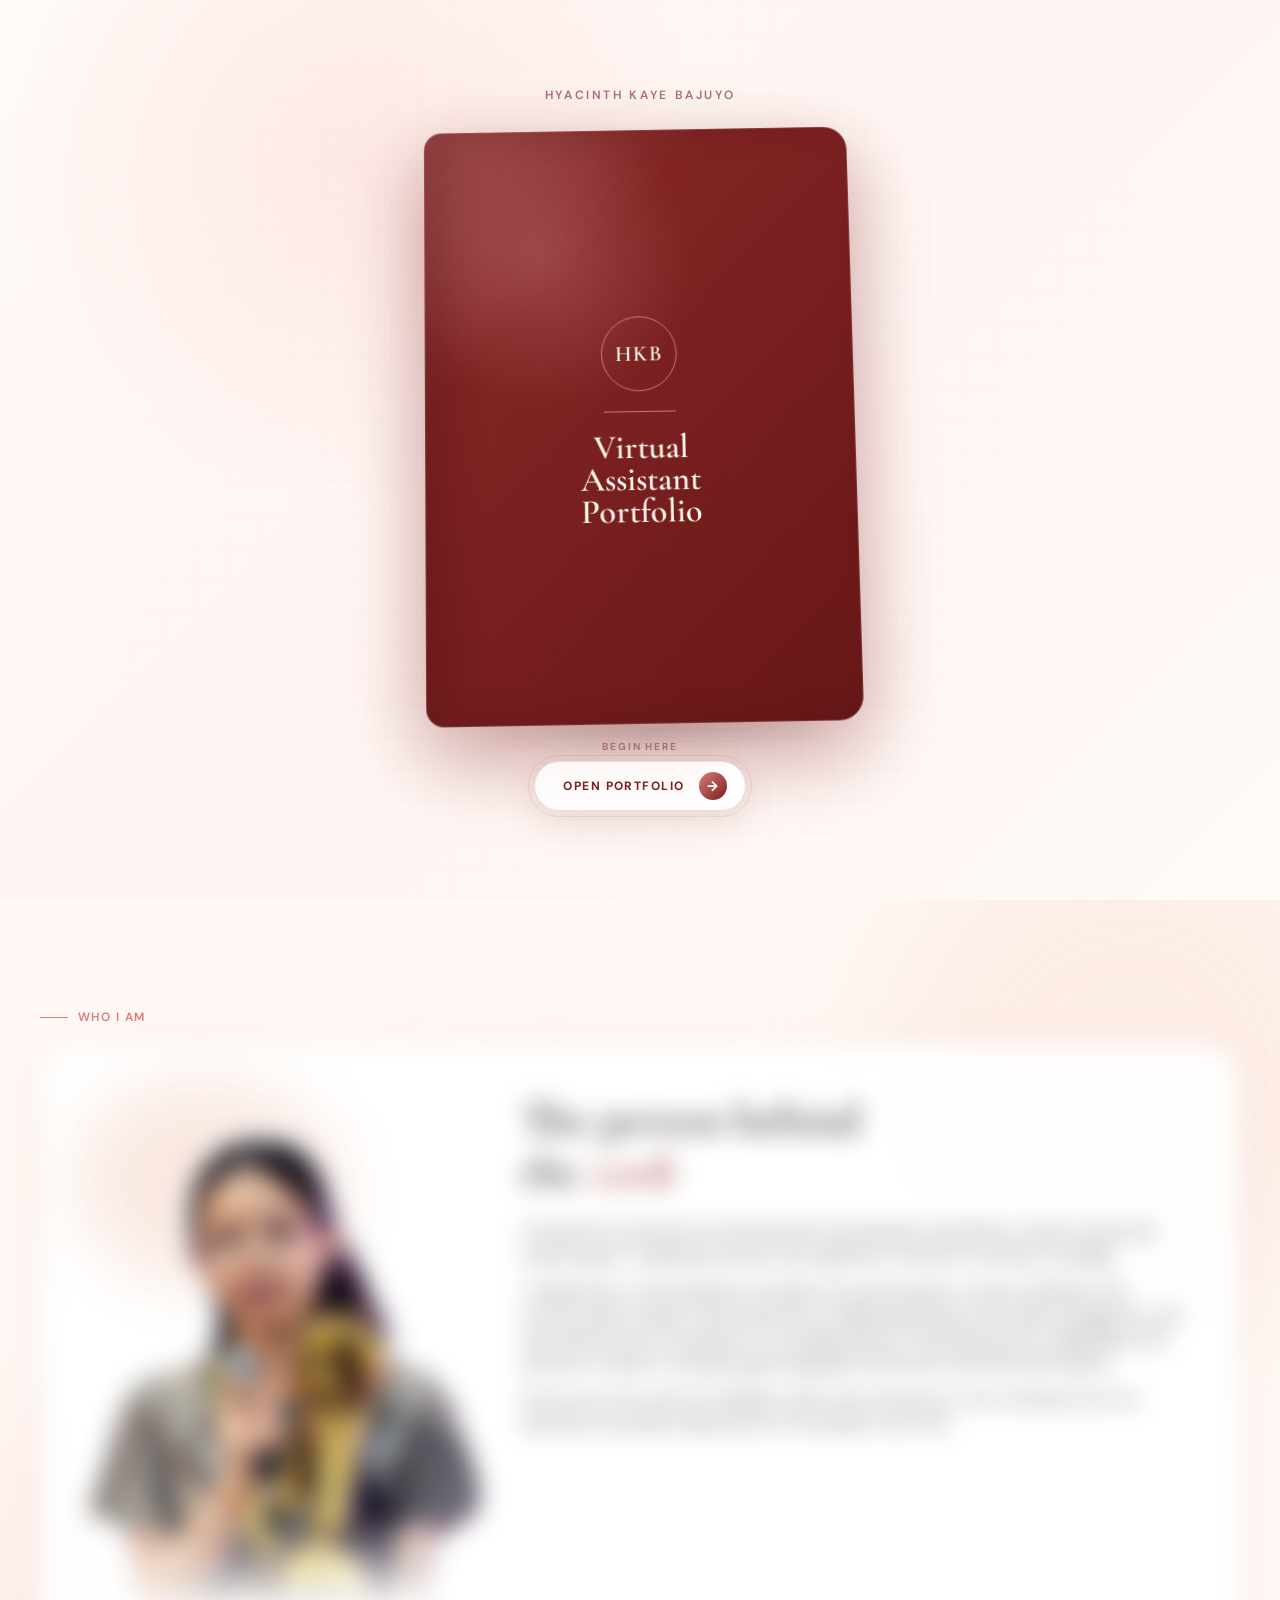
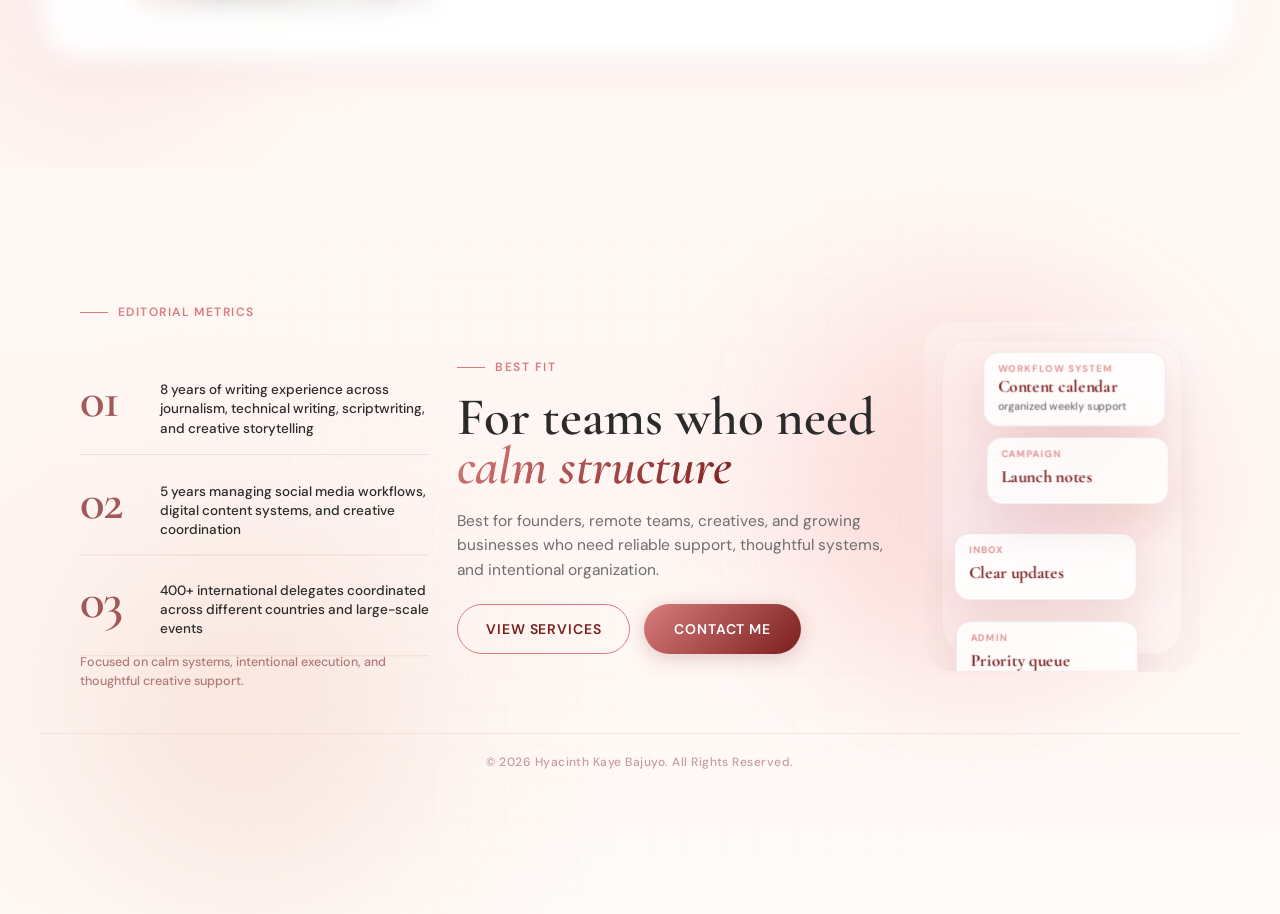
==== index.html @ 8ac48941 "Polish mobile portfolio animations" ====
<!DOCTYPE html>
<html lang="en">
<head>
<meta charset="UTF-8">
<meta name="viewport" content="width=device-width, initial-scale=1.0">
<title>Hyacinth Kaye Bajuyo — Virtual Assistant</title>
<link rel="icon" href="assets/profile/hkb-logo.svg?v=20260504-favicon" type="image/svg+xml">
<link rel="shortcut icon" href="assets/profile/hkb-logo.svg?v=20260504-favicon" type="image/svg+xml">
<link rel="preconnect" href="https://fonts.googleapis.com">
<link rel="preconnect" href="https://fonts.gstatic.com" crossorigin>
<link href="https://fonts.googleapis.com/css2?family=Cormorant+Garamond:ital,wght@0,300;0,400;0,500;0,600;0,700;1,300;1,400;1,500;1,600&family=DM+Sans:ital,opsz,wght@0,9..40,300;0,9..40,400;0,9..40,500;0,9..40,600;1,9..40,300&display=swap" rel="stylesheet">
<link rel="preload" as="image" href="assets/profile/hero-page-profile-optimized.webp" fetchpriority="high">
<style>
  body.book-intro-active {
    background: #fff8f4;
  }
  body.book-intro-active #navbar,
  body.book-intro-active #hero .hero-text > *,
  body.book-intro-active #hero .hero-visual {
    opacity: 0;
  }
  body.book-intro-active .book-intro {
    position: fixed;
    inset: 0;
    z-index: 5000;
    display: grid;
    place-items: center;
    background:
      radial-gradient(circle at 50% 36%, rgba(255,255,255,.72), transparent 24%),
      radial-gradient(circle at 28% 18%, rgba(246,177,177,.22), transparent 30%),
      linear-gradient(135deg, #fffaf6 0%, #fff5f2 48%, #fffaf7 100%);
    opacity: 1;
    visibility: visible;
  }
</style>
<link rel="stylesheet" href="styles.css?v=20260512-book-page-text-5">
</head>
<body class="book-intro-active">

<!-- ============================================================
     NAVIGATION
     ============================================================ -->
<nav id="navbar" role="navigation" aria-label="Main navigation">
  <a href="#home" class="nav-brand" data-view-link="home">
    <div class="nav-monogram" aria-hidden="true">HKB</div>
    <span class="nav-wordmark">Virtual Assistant</span>
  </a>
  <ul class="nav-links" role="list">
    <div class="nav-pill-indicator" id="navPill" aria-hidden="true"></div>
    <li><a href="#home" class="active" data-view-link="home">Home</a></li>
    <li><a href="#services" data-view-link="services">Services</a></li>
    <li><a href="#portfolio" data-view-link="portfolio">Portfolio</a></li>
    <li><a href="#credentials" data-view-link="credentials">Credentials</a></li>
    <li><a href="#contact" data-view-link="contact">Contact</a></li>
  </ul>
  <div class="nav-status" aria-live="polite">
    <span class="nav-dot" aria-hidden="true"></span>
    <span class="nav-time" id="navTime">PHT --:-- --</span>
  </div>
</nav>

<!-- ============================================================
     EDITORIAL BOOK INTRO
     ============================================================ -->
<div class="book-intro is-visible" id="bookIntro" aria-label="Portfolio opening animation">
  <div class="book-intro__veil" aria-hidden="true"></div>
  <div class="book-intro__stage">
    <p class="book-intro__eyebrow">Hyacinth Kaye Bajuyo</p>
    <div class="editorial-book" aria-hidden="true">
      <div class="editorial-book__shadow"></div>
      <div class="editorial-book__pages">
        <div class="editorial-book__page editorial-book__page--left">
          <span>Chapter One</span>
          <small>Creative systems, calmly organized</small>
        </div>
        <div class="editorial-book__page editorial-book__page--right">
          <span class="editorial-book__availability">
            <span class="editorial-book__availability-dot" aria-hidden="true"></span>
            Available for Work
          </span>
          <strong>My Creative Portfolio</strong>
        </div>
      </div>
      <div class="editorial-book__cover">
        <span class="editorial-book__monogram">HKB</span>
        <span class="editorial-book__rule"></span>
        <span class="editorial-book__title">Virtual Assistant Portfolio</span>
      </div>
    </div>
    <div class="book-intro__action">
      <p class="book-intro__hint">Begin here</p>
      <button type="button" class="book-intro__button" id="openPortfolioBook" aria-label="Open the portfolio book">
        <span>Open Portfolio</span>
        <span class="book-intro__button-mark" aria-hidden="true">→</span>
      </button>
    </div>
  </div>
</div>

<!-- ============================================================
     HERO (Page 1)
     ============================================================ -->
<section id="hero" data-view-section="home" aria-label="Hero">
  <div class="bloom hero-bloom-tl" aria-hidden="true"></div>
  <div class="bloom hero-bloom-br" aria-hidden="true"></div>
  <div class="bloom hero-bloom-tc" aria-hidden="true"></div>

  <div class="hero-inner">
    <div class="hero-text">
      <p class="hero-hello">Hello there! 👋</p>
      <h1 class="hero-name">
        <span class="name-hyacinth">Hyacinth</span>
        <span class="name-rest">Kaye</span>
        <span class="name-rest">Bajuyo</span>
      </h1>
      <p class="hero-role">Operations &amp; Social Media Support<span>Executive VA &bull; Content Operations &bull; Workflow Systems</span></p>
      <div class="hero-divider" aria-hidden="true"></div>
      <p class="hero-desc">Virtual assistant specializing in organized operations, content coordination, and structured social media workflows for modern remote teams.</p>
      <div class="hero-ctas">
        <a href="#contact" class="btn-hire" data-view-link="contact">Hire Me</a>
        <a href="#portfolio" class="btn-portfolio" data-view-link="portfolio">View Portfolio</a>
        <button type="button" class="btn-portfolio" onclick="openResumePopup()">View Resume</button>
      </div>
    </div>

    <div class="hero-visual" aria-hidden="true">
      <div class="hero-aura">
        <div class="aura-main-blob"></div>
        <div class="aura-halo"></div>
        <div class="aura-inner-1"></div>
        <div class="aura-inner-2"></div>
      </div>
      <div class="hero-photo-frame">
        <img src="assets/profile/hero-page-profile-optimized.webp" alt="Hyacinth Kaye Bajuyo" loading="eager" decoding="async" fetchpriority="high">
      </div>
      <div class="hero-badge">Your Virtual Assistant ✦</div>
    </div>
  </div>
</section>

<!-- ============================================================
     ABOUT ME (Page 2)
     ============================================================ -->
<section id="about" data-view-section="home" aria-label="About Me">
  <div class="bloom about-bloom-1" aria-hidden="true"></div>
  <div class="bloom about-bloom-2" aria-hidden="true"></div>

  <div class="about-inner">
    <div class="section-eyebrow"><span>Who I Am</span></div>

    <div class="about-card fade-up">
      <div class="about-photo-wrap">
        <div class="about-support-blob" aria-hidden="true"></div>
        <div class="about-photo-container">
          <img src="assets/profile/about-me-page-profile-optimized.webp" alt="Hyacinth Kaye Bajuyo speaking at an event, holding a microphone and trophy" loading="lazy" decoding="async">
        </div>
      </div>

      <div class="about-content">
        <h2 class="about-headline">The person behind<br>the <em>work</em></h2>
        <div class="about-body">
          <p>I’m Hyacinth, an Executive Virtual Assistant specializing in operations, content, and social media support—helping businesses stay organized, consistent, and easy to manage.</p>
          <p>I simplify day-to-day operations through structured systems, content workflows, and communication support. With experience in digital publishing, social media management, and international event coordination, I’ve handled projects requiring precision, adaptability, and attention to detail—including supporting global conferences with 400+ participants.</p>
          <p>At the core of my work are reliability, clarity, and consistency. I aim to bring structure to operations and make things easier for the people I work with.</p>
        </div>
      </div>
    </div>
  </div>
</section>

<!-- ============================================================
     EDITORIAL METRICS + CALM STRUCTURE
     ============================================================ -->
<section id="home-proof" class="home-editorial-section view-copyright-end" data-view-section="home" aria-label="Editorial Metrics and Calm Structure">
  <div class="home-editorial-glow home-editorial-glow-a" aria-hidden="true"></div>
  <div class="home-editorial-glow home-editorial-glow-b" aria-hidden="true"></div>

  <div class="home-editorial-inner fade-up">
    <div class="home-metrics-column">
      <div class="section-eyebrow"><span>Editorial Metrics</span></div>
      <div class="home-metric-list">
        <article class="home-metric-item" data-depth="-0.05">
          <span class="home-metric-number">01</span>
          <p>8 years of writing experience across journalism, technical writing, scriptwriting, and creative storytelling</p>
        </article>
        <article class="home-metric-item" data-depth="0.03">
          <span class="home-metric-number">02</span>
          <p>5 years managing social media workflows, digital content systems, and creative coordination</p>
        </article>
        <article class="home-metric-item" data-depth="0.07">
          <span class="home-metric-number">03</span>
          <p>400+ international delegates coordinated across different countries and large-scale events</p>
        </article>
      </div>
      <p class="home-metric-microtext">Focused on calm systems, intentional execution, and thoughtful creative support.</p>
    </div>

    <div class="home-calm-column">
      <div class="home-calm-copy">
        <div class="section-eyebrow"><span>Best Fit</span></div>
        <h2 class="section-heading">For teams who need<br><em>calm structure</em></h2>
        <p>Best for founders, remote teams, creatives, and growing businesses who need reliable support, thoughtful systems, and intentional organization.</p>
        <div class="home-fit-actions">
          <a href="#services" class="btn-portfolio" data-view-link="services">View Services</a>
          <a href="#contact" class="btn-hire" data-view-link="contact">Contact Me</a>
        </div>
      </div>

      <div class="home-workflow-orbit" aria-hidden="true">
        <div class="workflow-fragment fragment-main" data-depth="0.12">
          <span>Workflow System</span>
          <strong>Content calendar</strong>
          <small>organized weekly support</small>
        </div>
        <div class="workflow-fragment fragment-one" data-depth="0.2">
          <span>Inbox</span>
          <strong>Clear updates</strong>
        </div>
        <div class="workflow-fragment fragment-two" data-depth="-0.13">
          <span>Campaign</span>
          <strong>Launch notes</strong>
        </div>
        <div class="workflow-fragment fragment-three" data-depth="0.08">
          <span>Admin</span>
          <strong>Priority queue</strong>
        </div>
        <div class="workflow-fragment fragment-four" data-depth="-0.18">
          <span>Social</span>
          <strong>Post rhythm</strong>
        </div>
      </div>
    </div>
  </div>
</section>

<!-- ============================================================
     EXPERIENCE (Page 3)
     ============================================================ -->
<section id="experience" data-view-section="credentials" aria-label="Relevant Experience" hidden aria-hidden="true" inert>
  <div class="bloom exp-bloom-1" aria-hidden="true"></div>

  <div class="experience-inner">
    <div class="exp-header">
      <div class="section-eyebrow"><span>Relevant Experience</span></div>
      <h2 class="section-heading">Work that speaks<br>for <em>itself</em></h2>
    </div>

    <div class="exp-grid">
      <div class="exp-card fade-up">
        <div class="exp-number">01</div>
        <p class="exp-category">Admin &amp; Logistics</p>
        <h3 class="exp-title">Operations &amp; Logistics Coordination</h3>
        <p class="exp-desc">Coordinated multi-country logistics and communications for international Model United Nations conferences across Vietnam and the Philippines, supporting 400+ delegates from across Asia. Managed multi-country administrative workflows, scheduling, and event documentation.</p>
      </div>
      <div class="exp-card fade-up">
        <div class="exp-number">02</div>
        <p class="exp-category">Social Media</p>
        <h3 class="exp-title">Social Media &amp; Operations Assistant</h3>
        <p class="exp-desc">Managed content scheduling, customer communication, and branded promotional support for a local food and beverage business. Maintained organized posting workflows, engagement coordination, and response management across Facebook and Instagram platforms.</p>
      </div>
      <div class="exp-card fade-up">
        <div class="exp-number">03</div>
        <p class="exp-category">Writing</p>
        <h3 class="exp-title">Professional Writer &amp; Content Strategist</h3>
        <p class="exp-desc">Over 8 years managing end-to-end digital publishing cycles with 100% compliance to editorial guidelines. Created promotional content and social media assets for academic organizations, performed structural editing, and adapted writing styles to diverse brand voices and audiences.</p>
      </div>
    </div>
  </div>
</section>

<!-- ============================================================
     SERVICES (Page 4)
     ============================================================ -->
<section id="services" data-view-section="services" aria-label="Services I Offer" hidden aria-hidden="true" inert>
  <div class="bloom svc-bloom-tr" aria-hidden="true"></div>

  <div class="services-inner">
    <div class="svc-header">
      <div class="section-eyebrow"><span>What I Offer</span></div>
      <h2 class="section-heading">Services I <em>offer</em></h2>
    </div>
    <p class="svc-intro">Three core offerings designed to help you grow, stay organized, and communicate powerfully — with precision, strategy, and consistency.</p>

    <div class="svc-grid">
      <div class="svc-card fade-up">
        <div class="svc-number">01</div>
        <p class="svc-category">Admin</p>
        <div class="svc-divider"></div>
        <h3 class="svc-title">Executive &amp; Admin Support</h3>
        <p class="svc-desc">Reliable executive virtual assistance for organized operations, responsive communication, and client-ready admin systems.</p>
        <ul class="svc-list">
          <li>Email and inbox management</li>
          <li>Calendar management and appointment scheduling</li>
          <li>Client onboarding and admin support</li>
          <li>Workflow systems and task tracking</li>
          <li>Data organization and file management</li>
          <li>Meeting, event, and travel coordination</li>
          <li>Progress reports and process documentation</li>
        </ul>
        <a href="#contact" class="btn-get-started" data-view-link="contact">Get Started</a>
      </div>
      <div class="svc-card fade-up">
        <div class="svc-number">02</div>
        <p class="svc-category">Writing</p>
        <div class="svc-divider"></div>
        <h3 class="svc-title">Writing &amp; Content Creation</h3>
        <p class="svc-desc">Polished written content tailored precisely to your brand voice and target audience.</p>
        <ul class="svc-list">
          <li>Blog posts &amp; articles</li>
          <li>Technical &amp; business writing</li>
          <li>Proofreading &amp; structural editing</li>
          <li>Copywriting &amp; brand content</li>
          <li>Professional reports</li>
        </ul>
        <a href="#contact" class="btn-get-started" data-view-link="contact">Get Started</a>
      </div>
      <div class="svc-card fade-up">
        <div class="svc-number">03</div>
        <p class="svc-category">Social</p>
        <div class="svc-divider"></div>
        <h3 class="svc-title">Social Media Management</h3>
        <p class="svc-desc">Social media virtual assistance for consistent posting, organized content workflows, and audience-ready brand communication.</p>
        <ul class="svc-list">
          <li>Social media content calendar management</li>
          <li>Post scheduling and publishing support</li>
          <li>Content planning and campaign coordination</li>
          <li>Community engagement and inquiry tracking</li>
          <li>Canva graphics and branded content support</li>
        </ul>
        <a href="#contact" class="btn-get-started" data-view-link="contact">Get Started</a>
      </div>
    </div>

    <div class="svc-work-btn-wrap">
      <a href="#contact" class="btn-work-with-me" data-view-link="contact">Work With Me →</a>
    </div>
  </div>
</section>

<!-- ============================================================
     CORE SKILLS (Page 5)
     ============================================================ -->
<section id="skills" data-view-section="credentials" aria-label="Core Skills" hidden aria-hidden="true" inert>
  <div class="bloom skills-bloom-bl" aria-hidden="true"></div>
  <div class="bloom skills-bloom-tr" aria-hidden="true"></div>

  <div class="skills-inner">
    <div class="skills-header">
      <div class="section-eyebrow"><span>Core Skills</span></div>
      <h2 class="section-heading">What I bring<br>to the <em>table</em></h2>
    </div>
    <p class="skills-intro">A versatile skill set honed across writing, administration, and digital operations.</p>

    <div class="skills-grid">
      <div class="skill-zone fade-up">
        <h3 class="skill-zone-label">Admin &amp; Executive</h3>
        <div class="skill-zone-divider"></div>
        <div class="skill-capsules">
          <div class="skill-capsule">Calendar Management</div>
          <div class="skill-capsule">Email &amp; Inbox Management</div>
          <div class="skill-capsule">Digital Operations</div>
          <div class="skill-capsule">Stakeholder Communication</div>
          <div class="skill-capsule">Workflow Systems</div>
          <div class="skill-capsule">Client Onboarding</div>
          <div class="skill-capsule">Progress Reporting</div>
          <div class="skill-capsule">Event Planning Support</div>
          <div class="skill-capsule">Process Documentation</div>
        </div>
      </div>
      <div class="skill-zone fade-up">
        <h3 class="skill-zone-label">Writing &amp; Content</h3>
        <div class="skill-zone-divider"></div>
        <div class="skill-capsules">
          <div class="skill-capsule">Technical Writing</div>
          <div class="skill-capsule">Copywriting</div>
          <div class="skill-capsule">SEO Content Foundations</div>
          <div class="skill-capsule">AI Workflow Assistance</div>
          <div class="skill-capsule">Long-Form Content Writing</div>
          <div class="skill-capsule">Proofreading &amp; Editing</div>
          <div class="skill-capsule">Brand Voice Adaptation</div>
        </div>
      </div>
      <div class="skill-zone fade-up">
        <h3 class="skill-zone-label">Social Media &amp; Design</h3>
        <div class="skill-zone-divider"></div>
        <div class="skill-capsules skill-bullets-wrap">
          <ul class="phase2-bullets skill-bullet-list">
            <li>Content Calendar Planning</li>
            <li>Social Media Workflow Systems</li>
            <li>Promotional Poster Design</li>
            <li>Email Marketing Layouts</li>
            <li>Brand Identity &amp; Logo Mockups</li>
            <li>Product and Food Poster Design</li>
            <li>Book Cover and Story Visuals</li>
            <li>Social Media Strategy Case Studies</li>
            <li>AI-Assisted Creative Direction</li>
          </ul>
        </div>
      </div>
    </div>
  </div>
</section>

<!-- ============================================================
     TOOLS I USE (Page 6)
     ============================================================ -->
<section id="tools" class="view-copyright-end" data-view-section="services" aria-label="Tools I Use" hidden aria-hidden="true" inert>
  <div class="tools-inner">
    <div class="tools-header">
      <div class="section-eyebrow"><span>Tech Stack</span></div>
      <h2 class="section-heading">Tools I <em>use</em></h2>
    </div>

    <div class="marquee-dock" role="list" aria-label="Tools and platforms used">
      <div class="marquee-track" id="marqueeTrack">
        <!-- Tools will be injected by JS -->
      </div>
    </div>
  </div>
</section>

<!-- ============================================================
     PROFESSIONAL ACCREDITATIONS (Page 6.5)
     ============================================================ -->
<section id="accreditations" data-view-section="credentials" aria-label="Professional Accreditations" hidden aria-hidden="true" inert>
  <div class="bloom accred-bloom" aria-hidden="true"></div>

  <div class="accred-inner">
    <div class="accred-header">
      <div class="section-eyebrow"><span>Credentials</span></div>
      <h2 class="section-heading">Professional <em>Accreditations</em></h2>
    </div>

    <div class="accred-grid">
      <div class="accred-card fade-up">
        <div class="accred-logo-row">
          <img src="assets/accreditations/accreditation-provider-simplilearn-logo.png" alt="Simplilearn" class="accred-provider-logo">
          <img src="assets/accreditations/accreditation-verification-badge.png" alt="Verified" class="accred-verify-logo">
        </div>
        <h3 class="accred-title">Introduction to SEO</h3>
        <p class="accred-meta">Simplilearn SkillUp · Certified April 2026 · Certificate Code: 10144713</p>
        <button class="btn-view-credential" onclick="openCredential('assets/accreditations/accreditation-01-introduction-to-seo.jpg', 'Introduction to SEO')" aria-label="View credential for Introduction to SEO">View Credential</button>
      </div>

      <div class="accred-card fade-up">
        <div class="accred-logo-row">
          <img src="assets/accreditations/accreditation-provider-simplilearn-logo.png" alt="Simplilearn" class="accred-provider-logo">
          <img src="assets/accreditations/accreditation-verification-badge.png" alt="Verified" class="accred-verify-logo">
        </div>
        <h3 class="accred-title">Digital Marketing Tools and Techniques</h3>
        <p class="accred-meta">Simplilearn SkillUp · Certified April 2026 · Certificate Code: 10151276</p>
        <button class="btn-view-credential" onclick="openCredential('assets/accreditations/accreditation-02-digital-marketing-tools-and-techniques.jpg', 'Digital Marketing Tools and Techniques')" aria-label="View credential for Digital Marketing Tools and Techniques">View Credential</button>
      </div>

      <div class="accred-card fade-up">
        <div class="accred-logo-row">
          <img src="assets/accreditations/accreditation-provider-simplilearn-logo.png" alt="Simplilearn" class="accred-provider-logo">
          <img src="assets/accreditations/accreditation-verification-badge.png" alt="Verified" class="accred-verify-logo">
        </div>
        <h3 class="accred-title">Meta Business Suite for Beginners</h3>
        <p class="accred-meta">Simplilearn SkillUp · Certified April 2026 · Certificate Code: 10145336</p>
        <button class="btn-view-credential" onclick="openCredential('assets/accreditations/accreditation-03-meta-business-suite-for-beginners.jpg', 'Meta Business Suite for Beginners')" aria-label="View credential for Meta Business Suite for Beginners">View Credential</button>
      </div>

      <div class="accred-card fade-up">
        <div class="accred-logo-row">
          <img src="assets/accreditations/accreditation-provider-hubspot-logo.png" alt="HubSpot Academy" class="accred-provider-logo">
          <img src="assets/accreditations/accreditation-verification-badge.png" alt="Verified" class="accred-verify-logo">
        </div>
        <h3 class="accred-title">Content Marketing Certified</h3>
        <p class="accred-meta">HubSpot Academy · Valid May 2026 - June 2028 · Certificate Code: 5bd4ee24dc544029a72704c1df4f818b</p>
        <button class="btn-view-credential" onclick="openCredential('assets/accreditations/accreditation-04-hubspot-content-marketing-certified.png', 'Content Marketing Certified')" aria-label="View credential for Content Marketing Certified">View Credential</button>
      </div>

      <div class="accred-card fade-up">
        <div class="accred-logo-row">
          <img src="assets/accreditations/accreditation-provider-google-logo.jpg" alt="Google" class="accred-provider-logo accred-provider-logo-square">
          <img src="assets/accreditations/accreditation-badge-google-analytics-certified.png" alt="Google Analytics Certified badge" class="accred-cert-badge">
          <img src="assets/accreditations/accreditation-verification-badge.png" alt="Verified" class="accred-verify-logo">
        </div>
        <h3 class="accred-title">Google Analytics Certification</h3>
        <p class="accred-meta">Google Analytics · Issued May 2026 · Expires May 2027 · Certificate ID: 181699787</p>
        <button class="btn-view-credential" onclick="openCredential('assets/accreditations/accreditation-05-google-analytics-certification.jpg', 'Google Analytics Certification')" aria-label="View credential for Google Analytics Certification">View Credential</button>
      </div>
    </div>
  </div>
</section>

<!-- ============================================================
     SAMPLE WORKS (Page 7)
     ============================================================ -->
<section id="portfolio" class="view-copyright-end" data-view-section="portfolio" aria-label="My Featured Works" hidden aria-hidden="true" inert>
  <div class="bloom portfolio-bloom" aria-hidden="true"></div>

  <div class="portfolio-inner">
    <div class="portfolio-header">
      <div class="section-eyebrow"><span>Portfolio</span></div>
      <h2 class="section-heading">My Featured <em>Works</em></h2>
    </div>

    <div class="works-grid">
      <!-- Card 1: Published Work -->
      <div class="work-card fade-up" onclick="openPublishedWork()" role="button" tabindex="0" aria-label="View Published Work — open viewer">
        <div class="work-thumb">
          <img src="assets/samples/published-work/published-work-sorel-the-destined-mortal-book-display.png" alt="Sorel: The Destined Mortal book display" loading="lazy" style="object-position: top center;">
          <div class="work-card-badge">Open Viewer</div>
          <div class="work-card-hover-overlay"><span class="work-card-hover-cue">Explore ↗</span></div>
        </div>
        <div class="work-info">
          <p class="work-category">Published · Long-Form Fiction</p>
          <h3 class="work-title">Digital Publishing Articles</h3>
          <p class="work-desc">Fantasy novel with 16.3K reads and a 4.65-star rating — proof of sustained audience engagement through long-form digital content.</p>
        </div>
      </div>

      <!-- Card 2: Graphic Design -->
      <div class="work-card fade-up" onclick="openGraphicDesign()" role="button" tabindex="0" aria-label="View Graphic Design samples — 5+ designs">
        <div class="work-thumb">
          <!-- Show hero/top section of email design intentionally -->
          <div class="email-hero-crop">
            <img src="assets/samples/graphics/graphic-email-01-romand-gloss-moderne-layout.jpg" alt="Rom&nd email campaign hero section" loading="lazy">
          </div>
          <div class="work-card-badge">5+ Designs</div>
          <div class="work-card-hover-overlay"><span class="work-card-hover-cue">Browse samples →</span></div>
        </div>
        <div class="work-info">
          <p class="work-category">Design · Email &amp; Mock-Ups</p>
          <h3 class="work-title">Graphic Design</h3>
          <p class="work-desc">Email campaigns and branded poster mock-ups built to move audiences — from K-beauty launch layouts to full F&amp;B visual identities.</p>
        </div>
      </div>

      <!-- Card 3: Technical Writing -->
      <div class="work-card fade-up" onclick="openTechnicalWriting()" role="button" tabindex="0" aria-label="View Technical Writing samples — 2 documents">
        <div class="work-thumb">
          <div class="tw-preview-wrap" id="twCardPreview">
            <img src="assets/samples/technical-writing/technical-writing-01-unesco-mun-master-rapporteur-log-page-01.jpg" alt="Technical writing document preview" id="twPreviewImg" style="height:100%; width:auto; max-width:100%; object-fit:contain; object-position:top; border-radius:3px; box-shadow:0 2px 12px rgba(0,0,0,0.10);">
          </div>
          <div class="work-card-badge">2 Docs</div>
          <div class="work-card-hover-overlay"><span class="work-card-hover-cue">Open viewer →</span></div>
        </div>
        <div class="work-info">
          <p class="work-category">Documentation Sample</p>
          <h3 class="work-title">Technical Writing</h3>
          <p class="work-desc">Two formal documents — a full MUN rapporteur log and a VA onboarding case study — showing precision, structure, and professional clarity.</p>
        </div>
      </div>

      <!-- Card 4: Admin & Workflow Systems -->
      <div class="work-card fade-up" onclick="openWorkflow()" role="button" tabindex="0" aria-label="View Admin and Workflow Systems samples">
        <div class="work-thumb">
          <img src="assets/samples/workflows/workflow-01-trello-board-overview.png" alt="Trello workflow board overview" loading="lazy" style="object-position: top center; height:100%; width:100%; object-fit:cover;">
          <div class="work-card-badge">6 Categories</div>
          <div class="work-card-hover-overlay"><span class="work-card-hover-cue">Explore →</span></div>
        </div>
        <div class="work-info">
          <p class="work-category">Admin &amp; Workflow</p>
          <h3 class="work-title">Admin &amp; Workflow Systems</h3>
          <p class="work-desc">Dashboards, trackers, content calendars, templates, and workflow boards showing organized client support.</p>
        </div>
      </div>

      <!-- Card 5: Social Media Strategy Mock-Up -->
      <div class="work-card fade-up" onclick="openSocialStrategy()" role="button" tabindex="0" aria-label="View Social Media Strategy — 2 HTML case studies">
        <div class="work-thumb">
          <div class="sms-preview-still" id="smsCardPreview">
            <div class="case-study-fallback"><span>HTML Case Study</span><strong>Strategy Mock-Up</strong><small>Lucky Beauty + Sweet SerendipiTea</small></div>
          </div>
          <div class="work-card-badge">2 Case Studies</div>
          <div class="work-card-hover-overlay"><span class="work-card-hover-cue">Browse samples →</span></div>
        </div>
        <div class="work-info">
          <p class="work-category">Strategy Mock-Up</p>
          <h3 class="work-title">Social Media Strategy Mock-Up</h3>
          <p class="work-desc">Two HTML strategy case studies: Lucky Beauty and Sweet SerendipiTea. Posters stay under Graphic Design.</p>
        </div>
      </div>

      <!-- Card 6: AI-Assisted Architecture -->
      <div class="work-card fade-up" onclick="openAIArchitecture()" role="button" tabindex="0" aria-label="View AI-Assisted Architecture case study">
        <div class="work-thumb ai-architecture-thumb">
          <img src="assets/samples/ai-architecture/ai-architecture-06-github-repository.png" alt="GitHub repository structure for AI-assisted portfolio architecture" loading="lazy">
          <div class="work-card-badge">Case Study</div>
          <div class="work-card-hover-overlay"><span class="work-card-hover-cue">View process →</span></div>
        </div>
        <div class="work-info">
          <p class="work-category">AI Architecture</p>
          <h3 class="work-title">AI-Assisted Architecture</h3>
          <p class="work-desc">A website-building case study showing how planning, prompting, revision, file structure, and GitHub publishing were developed with AI assistance.</p>
        </div>
      </div>
    </div>
  </div>
</section>

<!-- ============================================================
     EXECUTIVE ENDORSEMENT (Page 8)
     ============================================================ -->
<section id="endorsement" class="view-copyright-end" data-view-section="credentials" aria-label="Executive Endorsement" hidden aria-hidden="true" inert>
  <div class="bloom endorse-bloom" aria-hidden="true"></div>

  <div class="endorsement-inner">
    <div class="endorse-header">
      <div class="section-eyebrow"><span>Testimonial</span></div>
      <h2 class="section-heading">Executive <em>Endorsement</em></h2>
    </div>

    <div class="endorse-card-wrap">
      <div class="endorse-card fade-up">
        <div>
          <div class="endorse-window-dots" aria-hidden="true">
            <span class="dot-r"></span>
            <span class="dot-y"></span>
            <span class="dot-g"></span>
          </div>
          <div class="endorse-img-frame">
            <img src="assets/samples/endorsements/endorsement-imun-event-photo.jpg" alt="Hyacinth Kaye Bajuyo receiving certificate at International MUN Vietnam 2025" loading="lazy">
          </div>
        </div>

        <div>
          <p class="endorse-org">International MUN Vietnam 2025</p>
          <div class="endorse-org-divider"></div>
          <blockquote class="endorse-quote">"...played a pivotal role in ensuring seamless coordination, smooth logistics, and an inspiring experience for all delegates, guest speakers, and partners. Their ability to handle pressure with grace, communicate effectively across cultures, and maintain professionalism in all circumstances greatly contributed to the overall success..."</blockquote>

          <div class="endorse-stat">
            <span class="endorse-stat-num">120+</span>
            <span class="endorse-stat-label">participants from diverse nations welcomed</span>
          </div>
        </div>

        <div class="endorse-signatory">
          <p class="endorse-name">Mohneesh Bhardwaj</p>
          <p class="endorse-title-text">Executive Chairman — IMUN · www.internationalmun.org</p>
        </div>

        <button class="btn-view-letter" onclick="openLetterPopup()" aria-label="View full credential letter">View Full Credential Letter</button>
      </div>
    </div>
  </div>
</section>

<!-- ============================================================
     FOOTER (Page 9)
     ============================================================ -->
<footer id="footer" data-view-section="contact" aria-label="Contact and footer" hidden aria-hidden="true" inert>
  <div class="footer-glow-line" aria-hidden="true"></div>
  <div class="footer-content">
    <div class="footer-heading-wrap">
      <div class="section-eyebrow" style="justify-content:center; margin-bottom: 12px;"><span style="color:rgba(217,124,124,0.8);">Contact</span></div>
      <h2 class="footer-heading">Let's make your<br><em>workload lighter</em></h2>
      <div class="contact-availability-pill" aria-label="Available for work">
        <span class="contact-availability-dot" aria-hidden="true"></span>
        <span>Available for Work</span>
      </div>
      <p class="footer-lede">Reach out for admin support, content coordination, workflow organization, or creative assistance.</p>
    </div>

    <div class="contact-page-grid">
      <div class="contact-hero-card">
        <p class="footer-brand-name">Hyacinth</p>
        <p class="footer-brand-bio">I'm Hyacinth, your virtual assistant. Need help managing your tasks, content, and day-to-day operations? I'm here to support you with organized, reliable, and strategic assistance.</p>
        <div class="footer-left-details">
          <p><strong>Location</strong> Cagayan de Oro, Philippines</p>
          <p><strong>Timezone</strong> GMT+8 · Philippine Standard Time</p>
          <p><strong>Availability</strong> Open to international clients</p>
        </div>
        <div class="contact-cta-row">
          <a class="contact-primary-btn" href="mailto:hyacinthkaye.work@gmail.com">Email Me Directly</a>
          <a class="contact-secondary-btn" href="https://www.linkedin.com/in/hyacinthkayebajuyo" target="_blank" rel="noopener">Connect on LinkedIn</a>
        </div>
      </div>

      <div class="contact-detail-card">
        <p class="footer-col-title">Contact Details</p>
        <div class="footer-contact-list">
          <div class="footer-contact-item">
            <p class="footer-contact-label">Phone</p>
            <a href="tel:+639975209133" class="footer-contact-value">+63 9975209133</a>
          </div>
          <div class="footer-contact-item">
            <p class="footer-contact-label">Email</p>
            <a href="mailto:hyacinthkaye.work@gmail.com" class="footer-contact-value">hyacinthkaye.work@gmail.com</a>
          </div>
          <div class="footer-contact-item">
            <p class="footer-contact-label">Response</p>
            <p class="footer-contact-value">Prompt within 24 hours</p>
          </div>
          <div class="footer-contact-item">
            <p class="footer-contact-label">LinkedIn</p>
            <a href="https://www.linkedin.com/in/hyacinthkayebajuyo" class="footer-contact-value" target="_blank" rel="noopener">linkedin.com/in/hyacinthkayebajuyo</a>
          </div>
        </div>
      </div>
    </div>

    <div class="contact-support-grid">
      <div class="contact-panel">
        <p class="footer-col-title">You can message me about</p>
        <ul class="contact-checklist">
          <li>Admin or executive support</li>
          <li>Email and calendar management</li>
          <li>Social media or content support</li>
          <li>Workflow setup and organization</li>
          <li>Canva or design assistance</li>
          <li>Event or project coordination</li>
        </ul>
      </div>

      <div class="contact-panel">
        <p class="footer-col-title">How we can start</p>
        <div class="contact-process">
          <div><strong>01</strong><span>Send an inquiry with what you need help with.</span></div>
          <div><strong>02</strong><span>We align on tasks, schedule, tools, and priorities.</span></div>
          <div><strong>03</strong><span>I begin organized support with clear updates.</span></div>
        </div>
      </div>
    </div>

    <div class="footer-bottom">
      <p class="footer-copyright">© 2026 Hyacinth Kaye Bajuyo. All Rights Reserved.</p>
    </div>
  </div>
</footer>

<!-- ============================================================
     POPUP: Resume Viewer
     ============================================================ -->
<div class="popup-backdrop" id="resumePopup" role="dialog" aria-modal="true" aria-label="Resume viewer">
  <div class="popup-shell resume-popup-shell">
    <button class="popup-close" onclick="closePopup('resumePopup')" aria-label="Close">&times;</button>
    <div class="popup-body">
      <p class="popup-category">Resume</p>
      <h3 class="popup-title">Hyacinth Kaye Bajuyo</h3>
      <p class="popup-desc">Two-page resume preview. Use the arrows to move between pages, or click the page to enlarge it.</p>
      <div class="resume-page-meta">
        <strong>Resume Page</strong>
        <div class="resume-meta-actions">
          <span id="resumePageInfo">1 of 2</span>
          <a class="resume-download-pill" href="assets/profile/BAJUYO_RESUME.pdf" download="Hyacinth-Kaye-Bajuyo-Resume.pdf">Download Resume</a>
        </div>
      </div>
      <div class="resume-frame" id="resumeFrame">
        <button class="popup-arrow prev" id="resumePrev" onclick="resumeNav(-1)" aria-label="Previous resume page">&#8592;</button>
        <button class="resume-page-zoom-trigger" type="button" onclick="openResumePageZoom()" aria-label="View full resume page">
          <img id="resumePageImg" src="assets/profile/resume-page-01.jpg?v=20260509-resume-pages" alt="Resume page 1">
        </button>
        <button class="popup-arrow next" id="resumeNext" onclick="resumeNav(1)" aria-label="Next resume page">&#8594;</button>
      </div>
      <div class="popup-dots" id="resumeDots" role="tablist"></div>
    </div>
  </div>
</div>

<!-- ============================================================
     POPUP: Credential Viewer (single image)
     ============================================================ -->
<div class="popup-backdrop" id="credentialPopup" role="dialog" aria-modal="true" aria-label="Credential viewer">
  <div class="popup-shell credential-popup-shell">
    <button class="popup-close" onclick="closePopup('credentialPopup')" aria-label="Close">&times;</button>
    <div class="popup-body">
      <p class="popup-category">Simplilearn SkillUp · Certification</p>
      <h3 class="popup-title" id="credPopupTitle">Certificate</h3>
      <div class="popup-viewer">
        <div class="popup-img-frame">
          <img id="credPopupImg" src="assets/accreditations/accreditation-01-introduction-to-seo.jpg" alt="Certification credential" style="max-height:60vh;">
        </div>
      </div>
    </div>
  </div>
</div>

<!-- ============================================================
     POPUP: Published Work
     ============================================================ -->
<div class="popup-backdrop" id="publishedWorkPopup" role="dialog" aria-modal="true" aria-label="Published Work viewer">
  <div class="popup-shell">
    <button class="popup-close" onclick="closePopup('publishedWorkPopup')" aria-label="Close">&times;</button>
    <div class="popup-body">
      <p class="popup-category">Published · Long-Form Fiction</p>
      <h3 class="popup-title">Sorel: The Destined Mortal</h3>
      <p class="popup-desc">A published fantasy novel with 16.3K reads, 4.65-star rating, and 6 chapters on Webnovel — demonstrating long-form narrative content with sustained audience engagement.</p>
      <div class="published-work-display">
        <img src="assets/samples/published-work/published-work-sorel-the-destined-mortal-book-display.png" alt="Sorel: The Destined Mortal — 4.65 stars, 16.3K views, Fantasy, 6 Chapters" loading="lazy">
        <a href="https://www.webnovel.com/book/sorel-the-destined-mortal-10000-b.c-ago_18953646406857505" target="_blank" rel="noopener" class="btn-view-sorel">View Sorel</a>
      </div>
    </div>
  </div>
</div>

<!-- ============================================================
     POPUP: Graphic Design — Dual Selection
     ============================================================ -->
<div class="popup-backdrop" id="graphicDesignPopup" role="dialog" aria-modal="true" aria-label="Graphic Design viewer">
  <div class="popup-shell" style="max-width:960px;">
    <button class="popup-close" onclick="closePopup('graphicDesignPopup')" aria-label="Close">&times;</button>
    <div class="popup-body">
      <p class="popup-category">Design · Email &amp; Mock-Ups</p>
      <h3 class="popup-title">Graphic Design</h3>
      <p class="popup-desc">A curated collection of visual mock-ups, branded posters, and email campaign layouts created for polished digital presentation.</p>
      <div class="graphic-dual">
        <div class="graphic-viewer-bubble" onclick="openEmailMarketing()" role="button" tabindex="0" aria-label="View Email Marketing Designs">
          <div class="graphic-viewer-preview email-preview">
            <img src="assets/samples/graphics/graphic-email-01-romand-gloss-moderne-layout.jpg" alt="Rom&nd Gloss Moderne email hero" loading="lazy">
          </div>
          <p class="graphic-viewer-label">Email Marketing Designs</p>
          <p class="graphic-viewer-sublabel">Scrollable email campaign layouts designed for readable, conversion-focused branded presentation.</p>
          <p class="graphic-viewer-progress">5 pages · Email showcase viewer</p>
          <button class="btn-view-work">View My Work</button>
        </div>
        <div class="graphic-viewer-bubble" onclick="openGraphicMockups()" role="button" tabindex="0" aria-label="View Graphic Mock-Ups">
          <div class="graphic-viewer-preview">
            <img src="assets/samples/graphics/graphic-food-02-boba-flavors-poster.png" alt="Graphic mockup preview" loading="lazy">
          </div>
          <p class="graphic-viewer-label">Graphic Mock-Ups</p>
          <p class="graphic-viewer-sublabel">Static poster-style concept graphics created to showcase visual styling, branding, and promotional design direction.</p>
          <p class="graphic-viewer-progress">6 mock-ups · Carousel viewer</p>
          <button class="btn-view-work">View My Work</button>
        </div>
      </div>
    </div>
  </div>
</div>

<!-- ============================================================
     POPUP: Email Marketing — Full Scrollable Viewer
     ============================================================ -->
<div class="popup-backdrop" id="emailMarketingPopup" role="dialog" aria-modal="true" aria-label="Email Marketing designs viewer">
  <div class="popup-shell">
    <button class="popup-close" onclick="closePopup('emailMarketingPopup')" aria-label="Close">&times;</button>
    <div class="popup-body">
      <p class="popup-category">Email Marketing Designs</p>
      <h3 class="popup-title">Rom&nd Gloss Moderne</h3>
      <p class="popup-desc">Full K-beauty email campaign layout — hero, product grid, and CTA sections. Scroll inside the frame to view the complete design.</p>
      <div class="popup-viewer">
        <!-- Full email in a tall scrollable container — no cropping, no slides -->
        <div style="width:100%; max-height:58vh; overflow-y:auto; overflow-x:hidden; border-radius:14px; border:1px solid rgba(217,124,124,0.15); box-shadow:0 4px 20px rgba(217,124,124,0.08); background:#fff; scrollbar-width:thin; scrollbar-color:rgba(217,124,124,0.3) transparent;">
          <img src="assets/samples/graphics/graphic-email-01-romand-gloss-moderne-layout.jpg" alt="Rom&nd Gloss Moderne full email layout — scrollable" loading="lazy" style="width:100%; height:auto; display:block; border-radius:14px;">
        </div>
      </div>
    </div>
  </div>
</div>

<!-- ============================================================
     POPUP: Graphic Mock-Ups — Carousel
     ============================================================ -->
<div class="popup-backdrop" id="graphicMockupsPopup" role="dialog" aria-modal="true" aria-label="Graphic Mock-Ups viewer">
  <div class="popup-shell">
    <button class="popup-close" onclick="closePopup('graphicMockupsPopup')" aria-label="Close">&times;</button>
    <div class="popup-body">
      <p class="popup-category">Graphic Mock-Ups</p>
      <h3 class="popup-title">Poster &amp; Brand Visuals</h3>
      <p class="popup-desc">Static poster-style concept graphics created to showcase visual styling, branding, and promotional design direction.</p>
      <div class="popup-progress"><span class="popup-progress-text" id="mockupProgressText">1 of 6</span></div>
      <div class="popup-viewer">
        <div class="popup-img-frame" style="min-height:360px;">
          <button class="popup-arrow prev" id="mockupPrev" onclick="mockupNav(-1)" aria-label="Previous image">&#8592;</button>
          <img id="mockupImg" src="assets/samples/graphics/graphic-food-02-boba-flavors-poster.png" alt="" loading="lazy" style="max-height:58vh;">
          <button class="popup-arrow next" id="mockupNext" onclick="mockupNav(1)" aria-label="Next image">&#8594;</button>
        </div>
        <div class="popup-dots" id="mockupDots" role="tablist"></div>
      </div>
    </div>
  </div>
</div>

<!-- ============================================================
     POPUP: Technical Writing — Custom View-Only Viewer
     ============================================================ -->
<div class="popup-backdrop" id="technicalWritingPopup" role="dialog" aria-modal="true" aria-label="Technical Writing viewer">
  <div class="popup-shell" style="max-width:900px;">
    <button class="popup-close" onclick="closePopup('technicalWritingPopup')" aria-label="Close">&times;</button>
    <div class="popup-body" style="padding-bottom:32px;">
      <p class="popup-category">Documentation Sample</p>
      <h3 class="popup-title">Technical Writing</h3>
      <p class="popup-desc">Two formal documents demonstrating structured documentation, professional clarity, and organized thought.</p>

      <div style="display:flex; align-items:center; justify-content:space-between; margin-bottom:14px; flex-wrap:wrap; gap:10px;">
        <div class="tw-tabs" role="tablist">
          <button class="tw-tab active" onclick="switchTWTab(0)" role="tab" aria-selected="true" id="tw-tab-0">UNESCO MUN Rapporteur Log</button>
          <button class="tw-tab" onclick="switchTWTab(1)" role="tab" aria-selected="false" id="tw-tab-1">Secure Client Onboarding</button>
        </div>
        <span class="popup-progress-text" id="twDocProgressText">Document 1 of 2</span>
      </div>

      <div class="tw-viewer-shell">
        <!-- Custom toolbar -->
        <div class="tw-toolbar">
          <div class="tw-toolbar-left">
            <span class="tw-doc-title" id="twDocTitle">UNESCO MUN Master Rapporteur Log</span>
            <span class="tw-view-only-badge">View Only</span>
          </div>
          <div class="tw-toolbar-right">
            <button class="tw-ctrl-btn" onclick="twPageNav(-1)" id="twPrevBtn" title="Previous page" aria-label="Previous page">‹</button>
            <span class="tw-page-info" id="twPageInfo">Page 1</span>
            <button class="tw-ctrl-btn" onclick="twPageNav(1)" id="twNextBtn" title="Next page" aria-label="Next page">›</button>
            <div class="tw-nav-sep"></div>
            <button class="tw-ctrl-btn" onclick="twZoom(-0.2)" title="Zoom out" aria-label="Zoom out">−</button>
            <button class="tw-ctrl-btn" onclick="twZoom(0.2)" title="Zoom in" aria-label="Zoom in">+</button>
            <button class="tw-ctrl-btn" onclick="twFitWidth()" title="Fit width" aria-label="Fit width" style="font-size:11px; width:44px;">⊞ Fit</button>
          </div>
        </div>
        <!-- Progress bar -->
        <div class="tw-progress-bar"><div class="tw-progress-fill" id="twProgressFill" style="width:10%;"></div></div>
        <!-- Canvas area — the only scroll zone -->
        <div class="tw-canvas-area" id="twCanvasArea">
          <canvas class="tw-page-canvas" id="twMainCanvas"></canvas>
        </div>
      </div>
    </div>
  </div>
</div>

<!-- ============================================================
     POPUP: Workflow Systems
     ============================================================ -->
<div class="popup-backdrop" id="workflowPopup" role="dialog" aria-modal="true" aria-label="Workflow Systems viewer">
  <div class="popup-shell" style="max-width:940px;">
    <button class="popup-close" onclick="closePopup('workflowPopup')" aria-label="Close">&times;</button>
    <div class="popup-body">
      <p class="popup-category">Workflow View</p>
      <h3 class="popup-title">Workflow Systems</h3>
      <p class="popup-desc">Live task management and scheduling setups for a real F&amp;B brand client — showing how operations stay structured and accountable in practice.</p>
      <div class="popup-progress"><span class="popup-progress-text" id="workflowProgressText">View 1 of 2</span></div>
      <div class="popup-viewer">
        <div class="popup-img-frame workflow-img-wrap" style="min-height:300px; padding: 0 28px;">
          <button class="popup-arrow prev" id="workflowPrev" onclick="workflowNav(-1)" aria-label="Previous workflow">&#8592;</button>
          <button class="resume-page-zoom-trigger" type="button" onclick="openPhase2PageZoom(document.getElementById('workflowImg').src, document.getElementById('workflowImg').alt)" aria-label="View full workflow screenshot">
            <img id="workflowImg" src="assets/samples/workflows/workflow-01-trello-board-overview.png" alt="Trello workflow board" loading="lazy" style="width:100%;height:auto;border-radius:14px; display:block;">
          </button>
          <button class="popup-arrow next" id="workflowNext" onclick="workflowNav(1)" aria-label="Next workflow">&#8594;</button>
        </div>
        <div class="popup-dots" id="workflowDots" role="tablist"></div>
      </div>
    </div>
  </div>
</div>

<!-- ============================================================
     POPUP: Social Media Strategy — Custom Viewer
     ============================================================ -->
<div class="popup-backdrop" id="socialStrategyPopup" role="dialog" aria-modal="true" aria-label="Social Media Strategy viewer">
  <div class="popup-shell" style="max-width:1000px;">
    <button class="popup-close" onclick="closePopup('socialStrategyPopup')" aria-label="Close">&times;</button>
    <div class="popup-body">
      <p class="popup-category">Strategy Mock-Up</p>
      <h3 class="popup-title">Social Media Strategy Mock-Up</h3>
      <p class="popup-desc">Strategy-led brand samples combining audience research, brand voice guides, and content planning for two real client brands.</p>

      <div style="display:flex; align-items:center; justify-content:space-between; margin-bottom:0; flex-wrap:wrap; gap:8px;">
        <div class="sms-tabs" role="tablist">
          <button class="sms-tab active" onclick="switchSMSTab(0)" role="tab" aria-selected="true">Lucky Beauty — Case Study</button>
          <button class="sms-tab" onclick="switchSMSTab(1)" role="tab" aria-selected="false">Sweet SerendipiTea — Case Study</button>
        </div>
        <span class="popup-progress-text" id="smsProgressText">Case Study 1 of 2</span>
      </div>

      <div class="sms-viewer-shell">
        <div class="sms-toolbar">
          <span class="sms-tab-title" id="smsTabTitle">Lucky Beauty — Case Study</span>
          <span class="sms-progress-text" id="smsToolbarProgress">Case Study 1 of 2</span>
        </div>
        <div class="sms-html-frame">
          <iframe id="smsFrame" src="social-strategy-lucky-beauty-case-study.html" title="Social Media Strategy" aria-label="Social media strategy viewer" sandbox="allow-scripts allow-same-origin"></iframe>
        </div>
      </div>
    </div>
  </div>
</div>

<!-- ============================================================
     POPUP: Credential Letter
     ============================================================ -->
<div class="popup-backdrop" id="letterPopup" role="dialog" aria-modal="true" aria-label="Credential letter viewer">
  <div class="popup-shell letter-popup-shell">
    <button class="popup-close" onclick="closePopup('letterPopup')" aria-label="Close">&times;</button>
    <div class="popup-body">
      <p class="popup-category">Executive Endorsement</p>
      <h3 class="popup-title">Full Credential Letter</h3>
      <p class="popup-desc">International MUN Vietnam 2025 — Official endorsement letter from IMUN Executive Chairman</p>
      <div class="popup-progress"><span class="popup-progress-text" id="letterProgressText">Page 1 of 2</span></div>
      <div class="popup-viewer">
        <div class="popup-img-frame letter-img-frame" style="min-height:300px; padding:0 32px;">
          <button class="popup-arrow prev" id="letterPrev" onclick="letterNav(-1)" aria-label="Previous page">&#8592;</button>
          <div id="letterImgWrap" style="display:flex; justify-content:center; width:100%;"></div>
          <button class="popup-arrow next" id="letterNext" onclick="letterNav(1)" aria-label="Next page">&#8594;</button>
        </div>
        <div class="popup-dots" id="letterDots" role="tablist"></div>
      </div>
    </div>
  </div>
</div>

<!-- ============================================================
     JAVASCRIPT
     ============================================================ -->
<script src="scripts.js?v=20260512-book-page-text-5" defer></script>
</body>
</html>
---- styles.css ----
/* ============================================================
   GLOBAL DESIGN SYSTEM
   ============================================================ */
*, *::before, *::after { box-sizing: border-box; margin: 0; padding: 0; }

:root {
  --blush-1: #F6B1B1;
  --blush-2: #F8C6C6;
  --rose: #D97C7C;
  --burgundy: #7A1E1E;
  --peach-1: #F3C7B5;
  --peach-2: #F5D5C8;
  --text-dark: #2B2B2B;
  --text-mid: #6E6E6E;
  --bg: #FFFBF8;
  --glass-fill: rgba(255,255,255,0.92);
  --glass-fill-light: rgba(248,198,198,0.18);
  --glass-border: 1px solid rgba(255,255,255,0.2);
  --glass-inset: inset 0 0 10px rgba(255,255,255,0.1);
  --rose-glow: 0 0 20px rgba(217,124,124,0.18);
  --card-shadow: 0 8px 40px rgba(217,124,124,0.10), 0 2px 12px rgba(122,30,30,0.06);
  --font-serif: 'Cormorant Garamond', Georgia, serif;
  --font-sans: 'DM Sans', system-ui, sans-serif;
  --max-w: 1200px;
  --section-pad: 108px;
  --section-pad-mobile: 72px;
}

html {
  scroll-behavior: smooth;
  scroll-padding-top: 88px;
  font-size: 16px;
}

body {
  font-family: var(--font-sans);
  background: var(--bg);
  color: var(--text-dark);
  overflow-x: hidden;
  line-height: 1.6;
  --motion-x: 0px;
  --motion-y: 0px;
  --scroll-depth: 0px;
}

section[id],
footer[id] {
  scroll-margin-top: 88px;
}

[data-view-section][hidden] {
  display: none !important;
}

.view-copyright-end::after {
  content: '© 2026 Hyacinth Kaye Bajuyo. All Rights Reserved.';
  display: block;
  width: min(var(--max-w), calc(100vw - 48px));
  margin: 36px auto 0;
  padding: 20px 0 28px;
  border-top: 1px solid rgba(122,30,30,0.08);
  font: 500 12px/1.4 var(--font-sans);
  letter-spacing: 0.04em;
  text-align: center;
  color: rgba(122,30,30,0.42);
}

.container {
  width: min(var(--max-w), calc(100vw - 48px));
  margin: 0 auto;
}

body.book-intro-active {
  overflow: hidden;
}

body.book-reveal-home {
  overflow: auto;
}

/* ============================================================
   EDITORIAL BOOK INTRO
   ============================================================ */
.book-intro {
  position: fixed;
  inset: 0;
  z-index: 5000;
  display: grid;
  place-items: center;
  padding: clamp(14px, 3vh, 28px);
  background:
    radial-gradient(circle at 50% 36%, rgba(255,255,255,0.72), transparent 24%),
    radial-gradient(circle at 28% 18%, rgba(246,177,177,0.22), transparent 30%),
    radial-gradient(circle at 76% 72%, rgba(245,213,200,0.26), transparent 34%),
    linear-gradient(135deg, #fffaf6 0%, #fff5f2 48%, #fffaf7 100%);
  opacity: 0;
  pointer-events: none;
  transition: opacity .7s cubic-bezier(.22,.84,.2,1), visibility .7s;
  visibility: hidden;
}

.book-intro::after {
  content: '';
  position: absolute;
  inset: 0;
  background:
    radial-gradient(circle at 50% 42%, rgba(255,255,255,.82), transparent 30%),
    linear-gradient(135deg, rgba(255,250,246,0), rgba(255,245,242,.82));
  opacity: 0;
  transform: scale(.92);
  transition: opacity 1.1s cubic-bezier(.16,1,.3,1), transform 1.1s cubic-bezier(.16,1,.3,1);
  pointer-events: none;
}

.book-intro.is-revealing-home::after {
  opacity: .92;
  transform: scale(1.2);
}

.book-intro.is-visible {
  opacity: 1 !important;
  pointer-events: auto;
  visibility: visible !important;
}

.book-intro.is-revealing-home {
  pointer-events: none;
}

.book-intro.is-complete {
  opacity: 0;
  pointer-events: none;
  visibility: visible;
  transition:
    opacity 1.55s cubic-bezier(.22,.84,.2,1),
    visibility 0s linear 1.55s;
}

.book-intro.is-visible.is-complete {
  opacity: 0 !important;
  pointer-events: none;
  visibility: visible !important;
}

body.book-intro-active:not(.book-reveal-home) #navbar {
  opacity: 0;
  transform: translateX(-50%) translateY(-12px);
}

body.book-intro-active:not(.book-reveal-home) #hero .hero-text > *,
body.book-intro-active:not(.book-reveal-home) #hero .hero-visual {
  opacity: 0;
  transform: translateY(18px);
}

body.book-intro-active #navbar,
body.book-intro-active #hero .hero-text > *,
body.book-intro-active #hero .hero-visual,
body.book-reveal-home #navbar,
body.book-reveal-home #hero .hero-text > *,
body.book-reveal-home #hero .hero-visual {
  transition:
    opacity 1.15s cubic-bezier(.22,.84,.2,1),
    transform 1.15s cubic-bezier(.22,.84,.2,1);
}

body.book-reveal-home #navbar {
  opacity: 1;
  transform: translateX(-50%) translateY(0);
  transition-delay: .05s;
}

body.book-reveal-home #hero .hero-text > *,
body.book-reveal-home #hero .hero-visual {
  opacity: 1;
  transform: translateY(0);
}

body.book-reveal-home #hero .hero-hello { transition-delay: .16s; }
body.book-reveal-home #hero .hero-name { transition-delay: .30s; }
body.book-reveal-home #hero .hero-role { transition-delay: .44s; }
body.book-reveal-home #hero .hero-divider { transition-delay: .58s; }
body.book-reveal-home #hero .hero-desc { transition-delay: .72s; }
body.book-reveal-home #hero .hero-ctas { transition-delay: .86s; }
body.book-reveal-home #hero .hero-visual { transition-delay: .62s; }

.book-intro__veil {
  position: absolute;
  inset: 0;
  background-image:
    linear-gradient(rgba(122,30,30,0.025) 1px, transparent 1px),
    linear-gradient(90deg, rgba(122,30,30,0.018) 1px, transparent 1px);
  background-size: 32px 32px;
  mask-image: radial-gradient(circle, #000 45%, transparent 82%);
  opacity: .7;
}

.book-intro__stage {
  position: relative;
  width: min(680px, calc(100vw - 44px));
  max-height: calc(100svh - 28px);
  display: grid;
  justify-items: center;
  gap: clamp(12px, 2.4vh, 24px);
  perspective: 1400px;
  transition: transform 1.2s cubic-bezier(.16,1,.3,1);
}

.book-intro.is-pressing .book-intro__stage {
  transform: scale(1.018);
}

.book-intro.is-opening .book-intro__stage {
  transform: scale(1.035) translateY(-8px);
}

.book-intro.is-opening .book-intro__action {
  opacity: 0;
  transform: translateY(12px) scale(.98);
  pointer-events: none;
  transition:
    opacity .55s cubic-bezier(.22,.84,.2,1),
    transform .55s cubic-bezier(.22,.84,.2,1);
}

.book-intro.is-revealing-home .book-intro__stage {
  transform: scale(1.22) translateY(-24px);
  opacity: .06;
  transition:
    transform 1.85s cubic-bezier(.16,1,.3,1),
    opacity 1.85s cubic-bezier(.22,.84,.2,1);
}

.book-intro__eyebrow {
  font: 600 12px/1 var(--font-sans);
  letter-spacing: .22em;
  text-transform: uppercase;
  color: rgba(122,30,30,.62);
  opacity: 0;
  transform: translateY(10px);
  animation: editorial-fade-up .8s cubic-bezier(.22,.84,.2,1) .18s forwards;
}

.editorial-book {
  position: relative;
  width: min(430px, 78vw, calc((100svh - 150px) * 0.72));
  max-width: calc(100vw - 44px);
  aspect-ratio: 0.72;
  transform-style: preserve-3d;
  transform: translateY(14px) rotateX(5deg) rotateZ(-1deg);
  opacity: 0;
  transition:
    width 1.35s cubic-bezier(.16,1,.3,1),
    aspect-ratio 1.35s cubic-bezier(.16,1,.3,1);
  animation:
    book-arrive 1s cubic-bezier(.22,.84,.2,1) .36s forwards,
    book-idle 7s ease-in-out 1.6s infinite;
}

.book-intro.is-opening .editorial-book {
  width: min(860px, 88vw, calc((100svh - 138px) * 1.72));
  aspect-ratio: 1.72;
  animation-play-state: paused;
}

.editorial-book__shadow {
  position: absolute;
  left: 9%;
  right: 4%;
  bottom: -24px;
  height: 42px;
  border-radius: 50%;
  background: radial-gradient(ellipse, rgba(43,43,43,.24), transparent 68%);
  filter: blur(10px);
  transform: translateZ(-80px);
}

.editorial-book__pages,
.editorial-book__cover {
  position: absolute;
  inset: 0;
  border-radius: 18px 24px 24px 18px;
}

.editorial-book__pages {
  z-index: 1;
  display: grid;
  grid-template-columns: 1fr 1fr;
  overflow: hidden;
  background: #fff8ef;
  box-shadow: inset 0 0 0 1px rgba(122,30,30,.08), 0 26px 80px rgba(122,30,30,.16);
  transition:
    border-radius 1.2s cubic-bezier(.16,1,.3,1),
    box-shadow 1.2s cubic-bezier(.16,1,.3,1);
}

.book-intro.is-opening .editorial-book__pages {
  border-radius: 20px 24px 24px 20px;
  box-shadow:
    inset 0 0 0 1px rgba(122,30,30,.07),
    inset 50% 0 0 rgba(122,30,30,.08),
    0 28px 82px rgba(122,30,30,.15);
}

.editorial-book__pages::before,
.editorial-book__pages::after {
  content: '';
  position: absolute;
  inset: 7% 9%;
  border-radius: 16px;
  background: linear-gradient(90deg, rgba(122,30,30,.04), transparent 34%, rgba(255,255,255,.72));
  opacity: 0;
  filter: blur(8px);
  transform: translateY(16px) rotateY(-7deg);
  transition: opacity 1.05s cubic-bezier(.16,1,.3,1) .35s, transform 1.05s cubic-bezier(.16,1,.3,1) .35s, filter 1.05s;
  pointer-events: none;
}

.editorial-book__pages::after {
  inset: 11% 13%;
  transition-delay: .58s;
}

.book-intro.is-opening .editorial-book__pages::before,
.book-intro.is-opening .editorial-book__pages::after {
  opacity: .68;
  filter: blur(0);
  transform: translateY(0) rotateY(0);
}

.editorial-book__page {
  position: relative;
  z-index: 1;
  background:
    linear-gradient(90deg, rgba(122,30,30,.06), transparent 18%, transparent 82%, rgba(122,30,30,.04)),
    radial-gradient(circle at 20% 12%, rgba(246,177,177,.18), transparent 24%),
    #fffaf1;
}

.editorial-book__page--left {
  display: grid;
  align-content: center;
  justify-items: center;
  gap: 10px;
  padding: clamp(22px, 4vw, 46px);
  text-align: center;
  border-right: 1px solid rgba(122,30,30,.12);
  box-shadow: inset -18px 0 34px rgba(122,30,30,.06);
  color: rgba(122,30,30,.74);
}

.book-intro.is-opening .editorial-book__page--left {
  background:
    linear-gradient(90deg, rgba(122,30,30,.04), transparent 20%, rgba(255,255,255,.36) 92%, rgba(122,30,30,.08)),
    #fffaf1;
}

.editorial-book__page--left span,
.editorial-book__page--left small {
  position: relative;
  z-index: 3;
  opacity: .12;
  transform: translateY(14px);
  filter: blur(6px);
  transition:
    opacity 1s cubic-bezier(.16,1,.3,1),
    transform 1s cubic-bezier(.16,1,.3,1),
    filter 1s;
}

.editorial-book__page--left span {
  font: 800 clamp(12px, 1.45vw, 15px)/1 var(--font-sans);
  letter-spacing: .18em;
  text-transform: uppercase;
  color: rgba(122,30,30,.9);
}

.editorial-book__page--left small {
  max-width: 14em;
  font: 600 clamp(15px, 1.9vw, 21px)/1.3 var(--font-serif);
  color: rgba(122,30,30,.72);
}

.book-intro.is-opening .editorial-book__page--left span,
.book-intro.is-opening .editorial-book__page--left small {
  opacity: 1;
  transform: translateY(0);
  filter: blur(0);
}

.book-intro.is-opening .editorial-book__page--left span {
  transition-delay: .38s;
}

.book-intro.is-opening .editorial-book__page--left small {
  transition-delay: .52s;
}

.book-intro.is-title-fading .editorial-book__page--left span,
.book-intro.is-title-fading .editorial-book__page--left small {
  opacity: 0;
  transform: translateY(-12px) scale(.985);
  filter: blur(6px);
  transition:
    opacity .72s cubic-bezier(.22,.84,.2,1),
    transform .72s cubic-bezier(.22,.84,.2,1),
    filter .72s;
  transition-delay: 0s;
}

.book-intro.is-opening .editorial-book__page--right {
  background:
    linear-gradient(90deg, rgba(122,30,30,.10), transparent 11%, rgba(255,255,255,.34) 88%, rgba(122,30,30,.05)),
    #fffaf1;
}

.editorial-book__page--right {
  display: grid;
  align-content: center;
  justify-items: center;
  gap: clamp(12px, 2vw, 18px);
  padding: clamp(22px, 4vw, 46px);
  text-align: center;
  color: var(--burgundy);
}

.editorial-book__availability {
  position: relative;
  z-index: 3;
  display: inline-flex;
  align-items: center;
  gap: 8px;
  min-height: 36px;
  padding: 0 18px;
  border-radius: 999px;
  border: 1px solid rgba(122,30,30,.24);
  background: rgba(255,255,255,.88);
  box-shadow:
    0 0 0 1px rgba(255,255,255,.66) inset,
    0 16px 34px rgba(246,177,177,.24),
    0 0 30px rgba(246,177,177,.3);
  font: 800 clamp(9px, 1.35vw, 12px)/1 var(--font-sans);
  letter-spacing: .14em;
  text-transform: uppercase;
  color: rgba(122,30,30,.92);
  opacity: .15;
  transform: translateY(14px);
  filter: blur(6px);
  transition:
    opacity .95s cubic-bezier(.16,1,.3,1),
    transform .95s cubic-bezier(.16,1,.3,1),
    filter .95s;
}

.editorial-book__availability-dot {
  width: 7px;
  height: 7px;
  border-radius: 50%;
  background: var(--rose);
  box-shadow:
    0 0 0 5px rgba(217,124,124,.11),
    0 0 14px rgba(217,124,124,.72);
  animation: contact-availability-glow 2.4s ease-in-out infinite;
}

.editorial-book__page--right strong {
  position: relative;
  z-index: 3;
  font-family: var(--font-serif);
  font-size: clamp(30px, 5.2vw, 64px);
  font-weight: 600;
  line-height: .95;
  max-width: 8.4em;
  opacity: .15;
  transform: translateY(14px);
  filter: blur(6px);
  transition:
    opacity 1.05s cubic-bezier(.16,1,.3,1),
    transform 1.05s cubic-bezier(.16,1,.3,1),
    filter 1.05s;
}

.book-intro.is-opening .editorial-book__availability {
  opacity: 1;
  transform: translateY(0);
  filter: blur(0);
  transition-delay: .32s;
}

.book-intro.is-opening .editorial-book__page--right strong {
  opacity: 1;
  transform: translateY(-5px);
  filter: blur(0);
  transition-delay: .62s;
}

.book-intro.is-title-fading .editorial-book__page--right strong {
  opacity: 0;
  transform: translateY(-18px) scale(.985);
  filter: blur(7px);
  transition:
    opacity .9s cubic-bezier(.22,.84,.2,1),
    transform .9s cubic-bezier(.22,.84,.2,1),
    filter .9s;
  transition-delay: 0s;
}

.book-intro.is-title-fading .editorial-book__availability {
  opacity: 0;
  transform: translateY(-12px) scale(.985);
  filter: blur(6px);
  transition:
    opacity .72s cubic-bezier(.22,.84,.2,1),
    transform .72s cubic-bezier(.22,.84,.2,1),
    filter .72s;
  transition-delay: 0s;
}

.editorial-book__cover {
  z-index: 8;
  transform-origin: left center;
  transform: translateZ(32px) rotateY(0deg);
  width: 100%;
  background:
    linear-gradient(135deg, rgba(255,255,255,.16), transparent 28%),
    radial-gradient(circle at 28% 22%, rgba(246,177,177,.22), transparent 27%),
    linear-gradient(135deg, #8b2828 0%, #681717 100%);
  box-shadow: inset 0 0 0 1px rgba(255,255,255,.12), inset 24px 0 36px rgba(43,0,0,.16), 0 30px 80px rgba(122,30,30,.28);
  color: #fff8ef;
  display: grid;
  place-items: center;
  align-content: center;
  gap: 20px;
  padding: 44px;
  backface-visibility: hidden;
  transition:
    width 1.35s cubic-bezier(.16,1,.3,1),
    transform 1.75s cubic-bezier(.16,1,.3,1),
    box-shadow 1.75s cubic-bezier(.16,1,.3,1);
}

.book-intro.is-opening .editorial-book__cover {
  width: 50%;
  transform: translateZ(32px) rotateY(-176deg);
  box-shadow: inset 0 0 0 1px rgba(255,255,255,.1), 24px 30px 72px rgba(122,30,30,.18);
  transition-duration: 1.9s;
}

.editorial-book__monogram {
  width: 76px;
  height: 76px;
  border-radius: 50%;
  display: inline-flex;
  align-items: center;
  justify-content: center;
  border: 1px solid rgba(255,248,239,.42);
  font: 600 22px/1 var(--font-serif);
  letter-spacing: .06em;
}

.editorial-book__rule {
  width: 72px;
  height: 1px;
  background: rgba(255,248,239,.45);
}

.editorial-book__title {
  max-width: 220px;
  font: 600 clamp(25px, 7vw, 34px)/.95 var(--font-serif);
  text-align: center;
}

.book-intro__action {
  display: grid;
  justify-items: center;
  gap: 9px;
}

.book-intro__hint {
  font: 700 10px/1 var(--font-sans);
  letter-spacing: .18em;
  text-transform: uppercase;
  color: rgba(122,30,30,.48);
  opacity: 0;
  transform: translateY(8px);
  animation: editorial-fade-up .8s cubic-bezier(.22,.84,.2,1) .62s forwards;
}

.book-intro__button {
  min-height: clamp(44px, 6vh, 50px);
  padding: 0 18px 0 28px;
  border: 1px solid rgba(122,30,30,.14);
  border-radius: 999px;
  background:
    linear-gradient(110deg, transparent 0%, transparent 34%, rgba(255,255,255,.78) 45%, transparent 56%, transparent 100%),
    rgba(255,255,255,.84);
  background-size: 220% 100%, 100% 100%;
  color: var(--burgundy);
  font: 700 12px/1 var(--font-sans);
  letter-spacing: .12em;
  text-transform: uppercase;
  box-shadow: 0 14px 34px rgba(122,30,30,.12);
  cursor: pointer;
  opacity: 0;
  transform: translateY(10px);
  display: inline-flex;
  align-items: center;
  gap: 14px;
  position: relative;
  isolation: isolate;
  animation:
    editorial-fade-up .8s cubic-bezier(.22,.84,.2,1) .72s forwards,
    book-button-sheen 2.8s cubic-bezier(.22,.84,.2,1) 1.3s infinite;
  transition: transform .35s cubic-bezier(.22,.84,.2,1), box-shadow .35s, background .35s;
}

.book-intro__button::before {
  content: '';
  position: absolute;
  inset: -7px;
  border-radius: inherit;
  border: 1px solid rgba(122,30,30,.10);
  opacity: .9;
  animation: book-button-pulse 2.8s ease-in-out 1.2s infinite;
  pointer-events: none;
}

.book-intro__button-mark {
  width: 28px;
  height: 28px;
  border-radius: 50%;
  display: inline-flex;
  align-items: center;
  justify-content: center;
  background: linear-gradient(135deg, var(--rose), var(--burgundy));
  color: #fff;
  font-size: 14px;
  letter-spacing: 0;
  transform: translateX(0);
  transition: transform .35s cubic-bezier(.22,.84,.2,1);
}

.book-intro.is-opening .book-intro__button {
  transform: translateY(2px) scale(.97);
  box-shadow: 0 28px 78px rgba(122,30,30,.20);
}

.book-intro.is-revealing-home .book-intro__action {
  opacity: 0;
  transform: translateY(12px);
  transition: opacity .55s cubic-bezier(.22,.84,.2,1), transform .55s cubic-bezier(.22,.84,.2,1);
}

.book-intro__button:hover {
  transform: translateY(-2px);
  background: #fff;
  box-shadow: 0 18px 44px rgba(122,30,30,.16);
}

.book-intro__button:hover .book-intro__button-mark {
  transform: translateX(3px);
}

.book-intro.is-ready .book-intro__hint,
.book-intro.is-ready .book-intro__button {
  opacity: 1;
  transform: translateY(0);
}

@media (max-height: 760px) {
  .book-intro__eyebrow {
    font-size: 10px;
  }

  .editorial-book__monogram {
    width: 58px;
    height: 58px;
    font-size: 18px;
  }

  .editorial-book__cover {
    gap: 14px;
    padding: 32px;
  }

  .editorial-book__rule {
    width: 58px;
  }

  .book-intro.is-opening .editorial-book {
    width: min(760px, 84vw, calc((100svh - 118px) * 1.65));
  }
}

@media (max-height: 620px) {
  .book-intro__stage {
    gap: 9px;
  }

  .editorial-book {
    width: min(330px, 70vw, calc((100svh - 116px) * 0.72));
  }

  .book-intro.is-opening .editorial-book {
    width: min(640px, 80vw, calc((100svh - 98px) * 1.55));
  }

  .book-intro__hint {
    display: none;
  }

  .book-intro__button {
    min-height: 42px;
    padding-left: 22px;
    font-size: 11px;
  }

  .book-intro__button-mark {
    width: 24px;
    height: 24px;
  }
}

@media (max-width: 560px) {
  .book-intro {
    align-items: start;
    padding-top: max(18px, env(safe-area-inset-top));
    padding-bottom: max(18px, env(safe-area-inset-bottom));
  }

  .book-intro__stage {
    width: min(100%, calc(100vw - 28px));
    min-height: calc(100svh - 36px);
    align-content: center;
    gap: 14px;
  }

  .editorial-book {
    width: min(82vw, calc((100svh - 148px) * 0.72));
  }

  .book-intro.is-opening .editorial-book {
    width: min(94vw, calc((100svh - 138px) * 1.42));
    aspect-ratio: 1.42;
  }

  .editorial-book__cover {
    border-radius: 14px 20px 20px 14px;
    padding: 28px;
  }

  .book-intro__action {
    gap: 7px;
  }
}

@media (max-width: 390px) {
  .book-intro__stage {
    gap: 10px;
  }

  .editorial-book {
    width: min(80vw, calc((100svh - 132px) * 0.72));
  }

  .book-intro.is-opening .editorial-book {
    width: min(94vw, calc((100svh - 124px) * 1.32));
    aspect-ratio: 1.32;
  }

  .editorial-book__cover {
    padding: 22px;
  }
}

@keyframes editorial-fade-up {
  to { opacity: 1; transform: translateY(0); }
}

@keyframes book-arrive {
  to { opacity: 1; transform: translateY(0) rotateX(5deg) rotateZ(-1deg); }
}

@keyframes book-idle {
  0%, 100% { transform: translateY(0) rotateX(5deg) rotateZ(-1deg); }
  50% { transform: translateY(-8px) rotateX(5deg) rotateZ(-.5deg); }
}

@keyframes book-button-pulse {
  0%, 100% { transform: scale(.98); opacity: .36; }
  50% { transform: scale(1.08); opacity: .08; }
}

@keyframes book-button-sheen {
  0% { background-position: 210% 0, 0 0; }
  45%, 100% { background-position: -20% 0, 0 0; }
}

/* ============================================================
   NAVIGATION
   ============================================================ */
#navbar {
  position: fixed;
  top: 20px;
  left: 50%;
  transform: translateX(-50%);
  width: min(82%, 960px);
  z-index: 1000;
  border-radius: 999px;
  background: rgba(255,251,248,0.88);
  backdrop-filter: blur(14px);
  -webkit-backdrop-filter: blur(14px);
  border: 1px solid rgba(246,177,177,0.25);
  box-shadow: 0 4px 24px rgba(217,124,124,0.12), 0 1px 6px rgba(122,30,30,0.06);
  padding: 0 20px;
  height: 52px;
  display: flex;
  align-items: center;
  justify-content: space-between;
}

.nav-brand {
  display: flex;
  align-items: center;
  gap: 10px;
  text-decoration: none;
  flex-shrink: 0;
}

.nav-monogram {
  width: 34px;
  height: 34px;
  border-radius: 50%;
  background: linear-gradient(135deg, var(--peach-1), var(--blush-1));
  display: flex;
  align-items: center;
  justify-content: center;
  font-family: var(--font-serif);
  font-size: 13px;
  font-weight: 600;
  color: var(--burgundy);
  flex-shrink: 0;
}

.nav-logo-img {
  display: block;
  width: 34px;
  height: 34px;
  border-radius: 50%;
  flex-shrink: 0;
}

.nav-wordmark {
  font-family: var(--font-sans);
  font-size: 13px;
  font-weight: 500;
  color: var(--text-dark);
  letter-spacing: 0.04em;
  text-transform: uppercase;
}

.nav-links {
    display: flex;
    align-items: center;
    gap: 2px;
    list-style: none;
    position: relative;
    min-width: 0;
}

.nav-pill-indicator {
  position: absolute;
  height: 30px;
  background: var(--blush-2);
  border-radius: 999px;
  transition: all 0.4s cubic-bezier(0.34, 1.56, 0.64, 1);
  pointer-events: none;
  opacity: 0;
  top: 50%;
  transform: translateY(-50%);
}

.nav-links li a {
  display: flex;
  align-items: center;
  padding: 6px 13px;
  font-size: 14px;
  font-weight: 500;
  color: var(--text-dark);
  text-decoration: none;
  border-radius: 999px;
  transition: color 0.2s;
  position: relative;
  z-index: 1;
  white-space: nowrap;
}

.nav-links li a:hover { color: var(--burgundy); }
.nav-links li a.active { color: var(--burgundy); }

.nav-status {
  display: flex;
  align-items: center;
  gap: 7px;
  flex-shrink: 0;
}

.nav-dot {
  width: 8px;
  height: 8px;
  border-radius: 50%;
  background: var(--rose);
  animation: pulse-dot 2s ease-in-out infinite;
  flex-shrink: 0;
}

@keyframes pulse-dot {
  0%, 100% { opacity: 1; transform: scale(1); box-shadow: 0 0 0 0 rgba(217,124,124,0.4); }
  50% { opacity: 0.8; transform: scale(0.9); box-shadow: 0 0 0 4px rgba(217,124,124,0); }
}

.nav-time {
  font-size: 12px;
  font-weight: 500;
  color: var(--text-mid);
  letter-spacing: 0.02em;
}

/* ============================================================
   SECTION LABELS
   ============================================================ */
.section-eyebrow {
  display: flex;
  align-items: center;
  gap: 10px;
  margin-bottom: 16px;
}

.section-eyebrow::before {
  content: '';
  display: block;
  width: 28px;
  height: 1.5px;
  background: var(--rose);
  flex-shrink: 0;
}

.section-eyebrow span {
  font-family: var(--font-sans);
  font-size: 12px;
  font-weight: 600;
  letter-spacing: 0.12em;
  text-transform: uppercase;
  color: var(--rose);
}

.section-heading {
  font-family: var(--font-serif);
  font-size: clamp(52px, 7vw, 80px);
  font-weight: 600;
  line-height: 0.95;
  color: var(--text-dark);
  margin-bottom: 0;
}

.section-heading em {
  font-style: italic;
  background: linear-gradient(135deg, var(--rose), var(--burgundy));
  -webkit-background-clip: text;
  -webkit-text-fill-color: transparent;
  background-clip: text;
}

/* ============================================================
   BACKGROUND BLOOM UTILITY
   ============================================================ */
.bloom {
  position: absolute;
  border-radius: 50%;
  filter: blur(60px);
  pointer-events: none;
  z-index: 0;
}

/* ============================================================
   HERO SECTION (Page 1)
   ============================================================ */
#hero {
  position: relative;
  min-height: 100vh;
  display: flex;
  align-items: center;
  overflow: hidden;
  padding-top: 90px;
}

.hero-bloom-tl { width: 400px; height: 400px; background: var(--peach-2); opacity: 0.35; top: -80px; left: -120px; }
.hero-bloom-br { width: 500px; height: 500px; background: var(--blush-2); opacity: 0.25; bottom: -100px; right: -150px; }
.hero-bloom-tc { width: 300px; height: 300px; background: var(--peach-1); opacity: 0.18; top: -40px; left: 50%; transform: translateX(-50%); }

body.motion-ready .hero-bloom-tl { transform: translate(calc(var(--motion-x) * -0.35), calc(var(--motion-y) * -0.3)); }
body.motion-ready .hero-bloom-br { transform: translate(calc(var(--motion-x) * 0.42), calc(var(--motion-y) * 0.36)); }
body.motion-ready .hero-bloom-tc { transform: translateX(-50%) translate(calc(var(--motion-x) * 0.18), calc(var(--motion-y) * -0.18)); }

.hero-inner {
  display: grid;
  grid-template-columns: 1fr 540px;
  gap: 40px;
  align-items: center;
  width: min(var(--max-w), calc(100vw - 48px));
  margin: 0 auto;
  padding: 40px 0 60px;
  position: relative;
  z-index: 1;
}

.hero-text {
  padding-right: 20px;
  opacity: var(--hero-scroll-opacity, 1);
}

body.motion-ready .hero-text {
  transform: translate(
    calc(var(--motion-x) * -0.08),
    calc((var(--motion-y) * -0.06) + var(--hero-scroll-y, 0px))
  ) scale(var(--hero-scroll-scale, 1));
  transition:
    transform .5s cubic-bezier(.22,.84,.2,1),
    opacity .5s cubic-bezier(.22,.84,.2,1);
}

.hero-hello {
  font-family: var(--font-sans);
  font-size: 15px;
  font-weight: 400;
  color: var(--text-mid);
  letter-spacing: 0.03em;
  margin-bottom: 12px;
}

.hero-name {
  font-family: var(--font-serif);
  line-height: 0.95;
  margin-bottom: 16px;
}

.hero-name .name-hyacinth {
  display: block;
  font-size: clamp(72px, 9vw, 96px);
  font-weight: 600;
  font-style: italic;
  background: linear-gradient(135deg, var(--rose) 0%, var(--burgundy) 100%);
  -webkit-background-clip: text;
  -webkit-text-fill-color: transparent;
  background-clip: text;
}

.hero-name .name-rest {
  display: block;
  font-size: clamp(72px, 9vw, 96px);
  font-weight: 600;
  color: var(--text-dark);
}

.hero-role {
  font-family: var(--font-sans);
  font-size: clamp(22px, 2.35vw, 30px);
  font-weight: 700;
  color: var(--text-dark);
  letter-spacing: 0.02em;
  line-height: 1.25;
  text-transform: none;
  max-width: 620px;
  margin-bottom: 18px;
}

.hero-role span {
  display: block;
  margin-top: 8px;
  font-size: clamp(9px, 0.8vw, 11px);
  font-weight: 600;
  color: var(--text-mid);
  letter-spacing: 0.08em;
  text-transform: uppercase;
}

.hero-divider {
  width: 48px;
  height: 1.5px;
  background: linear-gradient(90deg, var(--rose), transparent);
  margin-bottom: 20px;
}

.hero-desc {
  font-family: var(--font-sans);
  font-size: 18px;
  line-height: 1.58;
  color: var(--text-mid);
  max-width: 520px;
  margin-bottom: 32px;
}

.hero-ctas {
  display: flex;
  gap: 14px;
  flex-wrap: wrap;
}

.btn-hire {
  display: inline-flex;
  align-items: center;
  padding: 0 30px;
  height: 50px;
  border-radius: 999px;
  background: linear-gradient(135deg, var(--rose), var(--burgundy));
  color: #fff;
  font-family: var(--font-sans);
  font-size: 14px;
  font-weight: 600;
  letter-spacing: 0.06em;
  text-transform: uppercase;
  text-decoration: none;
  border: none;
  cursor: pointer;
  transition: all 0.3s cubic-bezier(0.34, 1.56, 0.64, 1);
  box-shadow: 0 4px 20px rgba(122,30,30,0.22);
}

.btn-hire:hover { transform: translateY(-2px) scale(1.03); box-shadow: 0 8px 28px rgba(122,30,30,0.30); }

.btn-portfolio {
  appearance: none;
  display: inline-flex;
  align-items: center;
  padding: 0 28px;
  height: 50px;
  border-radius: 999px;
  background: transparent;
  color: var(--burgundy);
  font-family: var(--font-sans);
  font-size: 14px;
  font-weight: 600;
  letter-spacing: 0.06em;
  text-transform: uppercase;
  text-decoration: none;
  border: 1.5px solid var(--rose);
  cursor: pointer;
  transition: all 0.3s;
}

.btn-portfolio:hover { background: var(--blush-2); transform: translateY(-2px); }

/* Hero Visual */
.hero-visual {
  position: relative;
  width: 540px;
  height: 680px;
  flex-shrink: 0;
  opacity: var(--hero-scroll-opacity, 1);
  transform: translate(
    calc(var(--motion-x) * .18),
    calc((var(--motion-y) * .12) + var(--hero-visual-scroll-y, 0px))
  ) scale(var(--hero-scroll-scale, 1));
  transition:
    transform .5s cubic-bezier(.22,.84,.2,1),
    opacity .5s cubic-bezier(.22,.84,.2,1);
}

.hero-aura {
  position: absolute;
  inset: 0;
  pointer-events: none;
}

.aura-main-blob {
  position: absolute;
  width: 620px;
  height: 550px;
  background: radial-gradient(ellipse at 40% 60%, var(--peach-1) 0%, var(--peach-2) 60%, transparent 100%);
  opacity: 0.61;
  left: -35px;
  top: 95px;
  border-radius: 60% 40% 55% 45% / 45% 55% 45% 55%;
  filter: blur(20px);
  animation: blob-float 8s ease-in-out infinite;
}

.aura-halo {
  position: absolute;
  width: 340px;
  height: 340px;
  background: radial-gradient(circle, var(--blush-2) 0%, transparent 70%);
  opacity: 0.31;
  left: 120px;
  top: 35px;
  border-radius: 50%;
  filter: blur(32px);
}

.aura-inner-1 {
  position: absolute;
  width: 240px;
  height: 190px;
  background: var(--blush-1);
  opacity: 0.23;
  right: 18px;
  top: 170px;
  border-radius: 50% 60% 40% 55%;
  filter: blur(15px);
}

.aura-inner-2 {
  position: absolute;
  width: 170px;
  height: 135px;
  background: var(--peach-2);
  opacity: 0.19;
  left: 30px;
  bottom: 88px;
  border-radius: 55% 45% 60% 40%;
  filter: blur(12px);
}

@keyframes blob-float {
  0%, 100% { transform: translate(0, 0) scale(1); }
  33% { transform: translate(8px, -12px) scale(1.02); }
  66% { transform: translate(-6px, 8px) scale(0.98); }
}

.hero-photo-frame {
  position: absolute;
  left: 50%;
  transform: translateX(-50%);
  top: 30px;
  width: 460px;
  height: 610px;
  z-index: 2;
}

.hero-photo-frame img {
  width: 100%;
  height: 100%;
  object-fit: cover;
  object-position: top center;
  border-radius: 0;
  mask-image: linear-gradient(to bottom, black 75%, transparent 100%);
  -webkit-mask-image: linear-gradient(to bottom, black 75%, transparent 100%);
}

.hero-badge {
  position: absolute;
  bottom: 60px;
  right: -10px;
  background: rgba(255,255,255,0.92);
  backdrop-filter: blur(12px);
  border: var(--glass-border);
  box-shadow: var(--rose-glow), var(--card-shadow);
  border-radius: 999px;
  padding: 10px 18px;
  font-family: var(--font-sans);
  font-size: 13px;
  font-weight: 500;
  color: var(--text-dark);
  z-index: 3;
  animation: float-badge 4s ease-in-out infinite;
}

@keyframes float-badge {
  0%, 100% { transform: translateY(0); }
  50% { transform: translateY(-6px); }
}

/* ============================================================
   ABOUT ME SECTION (Page 2) — Cinematic Transition
   ============================================================ */
#about {
  position: relative;
  padding: var(--section-pad) 0;
  overflow: hidden;
}

#about::before {
  content: '';
  position: absolute;
  left: 50%;
  top: 14%;
  width: min(780px, 82vw);
  height: 420px;
  border-radius: 999px;
  background:
    radial-gradient(circle at 36% 45%, rgba(246,177,177,0.18), transparent 52%),
    radial-gradient(circle at 64% 55%, rgba(245,213,200,0.24), transparent 58%);
  filter: blur(28px);
  opacity: var(--about-child-opacity, .2);
  transform: translateX(-50%);
  pointer-events: none;
}

.about-bloom-1 { width: 500px; height: 500px; background: var(--peach-1); opacity: 0.22; top: -80px; right: -100px; }
.about-bloom-2 { width: 350px; height: 350px; background: var(--blush-2); opacity: 0.18; bottom: 0; left: -80px; }

.about-inner {
  position: relative;
  z-index: 1;
  width: min(var(--max-w), calc(100vw - 48px));
  margin: 0 auto;
}

.about-card {
  --about-scroll-y: 0px;
  --about-scroll-scale: 1;
  --about-card-opacity: 1;
  --about-card-blur: 0px;
  --about-photo-y: 0px;
  --about-copy-y: 0px;
  --about-child-opacity: 1;
  display: grid;
  grid-template-columns: minmax(320px, 390px) 1fr;
  gap: 42px;
  align-items: start;
  background: rgba(255,255,255,0.93);
  border: var(--glass-border);
  box-shadow: var(--glass-inset), var(--card-shadow), 0 0 0 1px rgba(217,124,124,0.08);
  border-radius: 40px;
  padding: 48px;
  backdrop-filter: blur(20px);
  transform: translate3d(0, var(--about-scroll-y), 0) scale(var(--about-scroll-scale));
  transform-origin: center top;
  opacity: var(--about-card-opacity);
  filter: blur(var(--about-card-blur));
  transition:
    opacity .65s cubic-bezier(.22,.84,.2,1),
    filter .65s cubic-bezier(.22,.84,.2,1),
    transform .65s cubic-bezier(.22,.84,.2,1),
    box-shadow .65s cubic-bezier(.22,.84,.2,1);
}

.about-photo-wrap {
  position: relative;
  opacity: var(--about-child-opacity);
  transform: translate3d(0, var(--about-photo-y), 0);
  transition:
    opacity .75s cubic-bezier(.22,.84,.2,1) .08s,
    transform .75s cubic-bezier(.22,.84,.2,1) .08s;
}

.about-support-blob {
  position: absolute;
  width: 280px;
  height: 220px;
  background: radial-gradient(ellipse, var(--peach-1) 0%, var(--peach-2) 60%, transparent 100%);
  opacity: 0.45;
  top: -20px;
  left: -20px;
  border-radius: 50% 60% 40% 55%;
  filter: blur(28px);
  pointer-events: none;
}

.about-photo-container {
  position: relative;
  width: 100%;
  aspect-ratio: 3/4;
  border-radius: 28px;
  overflow: hidden;
  z-index: 1;
}

.about-photo-container img {
  width: 100%;
  height: 100%;
  object-fit: cover;
  object-position: center 15%;
  mask-image: linear-gradient(to bottom, black 80%, transparent 100%);
  -webkit-mask-image: linear-gradient(to bottom, black 80%, transparent 100%);
}

.about-content {
  min-width: 0;
  padding: 2px 0;
  opacity: var(--about-child-opacity);
  transform: translate3d(0, var(--about-copy-y), 0);
  transition:
    opacity .8s cubic-bezier(.22,.84,.2,1) .16s,
    transform .8s cubic-bezier(.22,.84,.2,1) .16s;
}

.about-headline {
  font-family: var(--font-serif);
  font-size: clamp(34px, 3.65vw, 48px);
  font-weight: 600;
  line-height: 1.1;
  color: var(--text-dark);
  margin-bottom: 22px;
  position: relative;
}

.about-headline em {
  font-style: italic;
  background: linear-gradient(135deg, var(--rose), var(--burgundy));
  -webkit-background-clip: text;
  -webkit-text-fill-color: transparent;
  background-clip: text;
}

.about-body {
  font-family: var(--font-sans);
  font-size: clamp(15px, 1.08vw, 16.5px);
  line-height: 1.62;
  color: var(--text-dark);
  max-width: 720px;
  margin-bottom: 22px;
  overflow-wrap: break-word;
}

.about-body p + p { margin-top: 11px; }

.about-badge-row {
  display: flex;
  flex-wrap: wrap;
  gap: 10px;
  max-width: 720px;
}

.about-badge {
  display: inline-flex;
  align-items: center;
  gap: 8px;
  max-width: 100%;
  background: var(--glass-fill-light);
  border: 1px solid rgba(217,124,124,0.2);
  border-radius: 999px;
  padding: 10px 20px;
  font-family: var(--font-sans);
  font-size: 13px;
  font-weight: 500;
  color: var(--burgundy);
  box-shadow: var(--rose-glow);
  white-space: normal;
}

.about-badge::before {
  content: '✦';
  font-size: 10px;
  color: var(--rose);
}

@media (max-width: 1180px) and (min-width: 1021px) {
  .about-card {
    grid-template-columns: minmax(280px, 340px) 1fr;
    gap: 34px;
    padding: 40px;
  }

  .about-body {
    font-size: 15px;
    line-height: 1.55;
  }

  .about-body p + p {
    margin-top: 9px;
  }
}

/* ============================================================
   EDITORIAL METRICS + CALM STRUCTURE
   ============================================================ */
.home-editorial-section {
  position: relative;
  padding: clamp(86px, 10vw, 136px) 0 clamp(82px, 9vw, 120px);
  overflow: hidden;
  background:
    radial-gradient(circle at 74% 42%, rgba(246,177,177,0.18), transparent 30%),
    radial-gradient(circle at 18% 76%, rgba(245,213,200,0.26), transparent 34%),
    linear-gradient(180deg, rgba(255,251,248,0), rgba(255,245,242,0.68) 46%, var(--bg));
}

.home-editorial-section::before {
  content: '';
  position: absolute;
  inset: 0;
  background-image:
    linear-gradient(rgba(122,30,30,0.025) 1px, transparent 1px),
    linear-gradient(90deg, rgba(122,30,30,0.018) 1px, transparent 1px);
  background-size: 36px 36px;
  mask-image: radial-gradient(circle at 50% 44%, #000 36%, transparent 82%);
  opacity: .78;
  pointer-events: none;
}

.home-editorial-glow {
  position: absolute;
  border-radius: 999px;
  filter: blur(54px);
  pointer-events: none;
}

.home-editorial-glow-a {
  width: 380px;
  height: 380px;
  right: 8%;
  top: 16%;
  background: rgba(246,177,177,0.22);
  transform: translate3d(0, var(--editorial-glow-y, 0px), 0);
}

.home-editorial-glow-b {
  width: 320px;
  height: 320px;
  left: 7%;
  bottom: 6%;
  background: rgba(245,213,200,0.28);
  transform: translate3d(0, calc(var(--editorial-glow-y, 0px) * -0.55), 0);
}

.home-editorial-inner {
  position: relative;
  z-index: 1;
  width: min(var(--max-w), calc(100vw - 48px));
  margin: 0 auto;
  display: grid;
  grid-template-columns: minmax(330px, .78fr) minmax(0, 1.22fr);
  gap: clamp(34px, 4vw, 58px);
  align-items: center;
}

.home-metrics-column,
.home-calm-column {
  position: relative;
}

.home-metric-list {
  display: grid;
  gap: 10px;
  margin-top: 22px;
}

.home-metric-item {
  position: relative;
  --metric-scroll-y: 0px;
  display: grid;
  grid-template-columns: 76px 1fr;
  gap: 16px;
  align-items: start;
  padding: 18px 0 19px;
  border-bottom: 1px solid rgba(122,30,30,0.1);
  opacity: 0;
  transform: translate3d(0, calc(24px + var(--metric-scroll-y)), 0);
  transition:
    opacity .9s cubic-bezier(.22,.84,.2,1),
    transform .9s cubic-bezier(.22,.84,.2,1);
}

.home-editorial-section.is-scene-active .home-metric-item {
  animation: metric-scene-rise .9s cubic-bezier(.16,1,.3,1) both;
}

.home-editorial-section.is-scene-active .home-metric-item:nth-child(1) { animation-delay: .05s; }
.home-editorial-section.is-scene-active .home-metric-item:nth-child(2) { animation-delay: .18s; }
.home-editorial-section.is-scene-active .home-metric-item:nth-child(3) { animation-delay: .31s; }

.home-editorial-inner.visible .home-metric-item,
.home-editorial-inner.visible .home-calm-copy,
.home-editorial-inner.visible .workflow-fragment {
  opacity: 1;
  transform: translate3d(0, var(--metric-scroll-y, var(--fragment-scroll-y, 0px)), 0) scale(1);
}

.home-editorial-inner.visible .home-calm-copy {
  transform: translate3d(0, var(--calm-scroll-y, 0px), 0);
}

.home-editorial-inner.visible .home-metric-item:nth-child(1) { transition-delay: .08s; }
.home-editorial-inner.visible .home-metric-item:nth-child(2) { transition-delay: .2s; }
.home-editorial-inner.visible .home-metric-item:nth-child(3) { transition-delay: .32s; }

.home-metric-number {
  font-family: var(--font-serif);
  font-size: clamp(44px, 4.9vw, 66px);
  font-weight: 600;
  line-height: .8;
  color: rgba(122,30,30,0.72);
  letter-spacing: -0.02em;
}

.home-metric-item p {
  font: 500 clamp(14px, 1.05vw, 16px)/1.48 var(--font-sans);
  color: var(--text-dark);
  max-width: 360px;
}

.home-metric-microtext {
  margin-top: 20px;
  max-width: 390px;
  font: 500 13px/1.55 var(--font-sans);
  color: rgba(122,30,30,0.56);
}

.home-calm-column {
  min-height: 430px;
  display: grid;
  grid-template-columns: minmax(310px, .92fr) minmax(220px, .58fr);
  gap: clamp(18px, 2.2vw, 28px);
  align-items: center;
  isolation: isolate;
}

.home-calm-copy {
  position: relative;
  --calm-scroll-y: 0px;
  z-index: 3;
  max-width: 470px;
  opacity: 0;
  transform: translate3d(0, calc(28px + var(--calm-scroll-y)), 0);
  transition:
    opacity 1s cubic-bezier(.22,.84,.2,1) .2s,
    transform 1s cubic-bezier(.22,.84,.2,1) .2s;
}

.home-editorial-section.is-scene-active .home-calm-copy {
  animation: calm-copy-rise 1s cubic-bezier(.16,1,.3,1) .18s both;
}

.home-calm-copy .section-heading {
  font-size: clamp(46px, 4.6vw, 64px);
  line-height: .92;
  margin-bottom: 18px;
}

.home-calm-copy p {
  font: 400 15.5px/1.58 var(--font-sans);
  color: var(--text-mid);
  margin-bottom: 22px;
  max-width: 430px;
}

.home-fit-actions {
  display: flex;
  flex-wrap: wrap;
  gap: 14px;
}

.home-workflow-orbit {
  position: relative;
  z-index: 0;
  min-height: 390px;
  border-radius: 28px;
  background:
    radial-gradient(circle at 58% 42%, rgba(246,177,177,0.3), transparent 42%),
    radial-gradient(circle at 36% 56%, rgba(235,226,255,0.26), transparent 42%),
    linear-gradient(180deg, rgba(255,255,255,0.28), rgba(255,245,242,0.18));
  pointer-events: none;
  overflow: hidden;
}

.home-workflow-orbit::before {
  content: '';
  position: absolute;
  inset: 18px;
  border-radius: inherit;
  border: 1px solid rgba(217,124,124,0.1);
  background: rgba(255,255,255,0.14);
  box-shadow: 0 28px 70px rgba(122,30,30,0.08);
  opacity: .72;
}

.home-workflow-orbit::after {
  content: '';
  position: absolute;
  left: 18%;
  right: 16%;
  top: 50%;
  height: 1px;
  background: linear-gradient(90deg, transparent, rgba(122,30,30,.18), transparent);
  transform: translateY(-50%) scaleX(var(--workflow-line-scale, .2));
  transform-origin: left center;
  opacity: var(--workflow-line-opacity, .25);
  transition:
    transform .8s cubic-bezier(.22,.84,.2,1),
    opacity .8s cubic-bezier(.22,.84,.2,1);
}

.workflow-fragment {
  position: absolute;
  --fragment-scroll-x: 0px;
  --fragment-scroll-y: 0px;
  --fragment-scale: .96;
  display: grid;
  gap: 4px;
  width: 190px;
  min-height: 70px;
  padding: 12px 14px;
  border-radius: 16px;
  border: 1px solid rgba(122,30,30,0.1);
  background: rgba(255,255,255,0.84);
  box-shadow:
    0 20px 48px rgba(122,30,30,0.1),
    0 0 0 1px rgba(255,255,255,0.55) inset;
  backdrop-filter: blur(16px);
  -webkit-backdrop-filter: blur(16px);
  opacity: 0;
  transform: translate3d(var(--fragment-scroll-x), calc(22px + var(--fragment-scroll-y)), 0) scale(var(--fragment-scale));
  transition:
    opacity .95s cubic-bezier(.16,1,.3,1),
    transform .95s cubic-bezier(.16,1,.3,1),
    box-shadow .45s cubic-bezier(.22,.84,.2,1);
  animation: workflow-soft-drift 7s ease-in-out infinite;
}

.home-editorial-section.is-scene-active .workflow-fragment {
  animation:
    workflow-node-enter .9s cubic-bezier(.16,1,.3,1) both,
    workflow-soft-drift 7s ease-in-out infinite;
}

.home-editorial-section.is-scene-active .fragment-main { animation-delay: .42s, .42s; }
.home-editorial-section.is-scene-active .fragment-two { animation-delay: .56s, -2.2s; }
.home-editorial-section.is-scene-active .fragment-one { animation-delay: .7s, -1s; }
.home-editorial-section.is-scene-active .fragment-three { animation-delay: .84s, -3.4s; }

.home-editorial-inner.visible .workflow-fragment {
  transform: translate3d(var(--fragment-scroll-x), var(--fragment-scroll-y), 0) scale(var(--fragment-scale));
}

.workflow-fragment span {
  font: 700 10px/1 var(--font-sans);
  letter-spacing: .13em;
  text-transform: uppercase;
  color: rgba(217,124,124,0.8);
}

.workflow-fragment strong {
  font-family: var(--font-serif);
  font-size: 18px;
  line-height: 1.08;
  color: var(--burgundy);
}

.workflow-fragment small {
  font: 500 11px/1.35 var(--font-sans);
  color: var(--text-mid);
}

.fragment-main {
  left: calc(50% - 95px);
  top: 16px;
}

.fragment-two { left: calc(50% - 95px); top: 106px; animation-delay: -2.2s; }
.fragment-one { left: calc(50% - 95px); top: 196px; right: auto; animation-delay: -1s; }
.fragment-three { left: calc(50% - 95px); top: 286px; bottom: auto; animation-delay: -3.4s; }
.fragment-four { display: none; right: 8%; bottom: 3%; animation-delay: -4.6s; }

.home-editorial-inner.visible .fragment-main { transition-delay: .34s; }
.home-editorial-inner.visible .fragment-one { transition-delay: .46s; }
.home-editorial-inner.visible .fragment-two { transition-delay: .58s; }
.home-editorial-inner.visible .fragment-three { transition-delay: .7s; }
.home-editorial-inner.visible .fragment-four { transition-delay: .82s; }

@keyframes workflow-soft-drift {
  0%, 100% { translate: 0 0; }
  50% { translate: 0 -4px; }
}

@keyframes metric-scene-rise {
  from {
    opacity: 0;
    transform: translate3d(0, 34px, 0);
    filter: blur(6px);
  }
  to {
    opacity: 1;
    transform: translate3d(0, var(--metric-scroll-y, 0px), 0);
    filter: blur(0);
  }
}

@keyframes calm-copy-rise {
  from {
    opacity: 0;
    transform: translate3d(0, 34px, 0);
    filter: blur(7px);
  }
  to {
    opacity: 1;
    transform: translate3d(0, var(--calm-scroll-y, 0px), 0);
    filter: blur(0);
  }
}

@keyframes workflow-node-enter {
  from {
    opacity: 0;
    transform: translate3d(var(--fragment-scroll-x), calc(var(--fragment-scroll-y) + 24px), 0) scale(.92);
    filter: blur(8px);
  }
  to {
    opacity: 1;
    transform: translate3d(var(--fragment-scroll-x), var(--fragment-scroll-y), 0) scale(var(--fragment-scale, 1));
    filter: blur(0);
  }
}

@media (max-width: 1400px) {
  .home-editorial-inner {
    grid-template-columns: minmax(285px, .64fr) minmax(0, 1.36fr);
    gap: 28px;
    width: min(1120px, calc(100vw - 48px));
  }

  .home-metric-item {
    grid-template-columns: 66px 1fr;
    gap: 14px;
    padding: 15px 0 16px;
  }

  .home-metric-number {
    font-size: clamp(40px, 4vw, 56px);
  }

  .home-metric-item p {
    font-size: 13.5px;
    line-height: 1.42;
    max-width: 320px;
  }

  .home-metric-microtext {
    max-width: 330px;
    font-size: 12.5px;
  }

  .home-calm-copy .section-heading {
    font-size: clamp(44px, 4.15vw, 58px);
  }

  .home-calm-column {
    grid-template-columns: minmax(290px, .92fr) minmax(210px, .58fr);
    min-height: 400px;
  }

  .home-workflow-orbit {
    min-height: 350px;
  }
}

@media (max-width: 1180px) {
  .home-editorial-section {
    padding: 54px 0 76px;
  }

  .home-editorial-inner {
    grid-template-columns: 1fr;
    gap: 58px;
    width: min(960px, calc(100vw - 48px));
  }

  .home-calm-column {
    grid-template-columns: 1fr;
    min-height: auto;
    gap: 28px;
  }

  .home-calm-copy {
    max-width: 760px;
  }

  .home-workflow-orbit {
    position: relative;
    min-height: 300px;
  }

  .workflow-fragment {
    width: 190px;
    min-height: 72px;
  }

  .fragment-main { left: 9%; right: auto; top: 34px; }
  .fragment-two { left: auto; right: 9%; top: 34px; }
  .fragment-three { left: 9%; bottom: 34px; right: auto; }
  .fragment-one { left: auto; right: 9%; top: auto; bottom: 34px; }
  .fragment-four { left: 2%; bottom: 16%; }
}

@media (max-width: 980px) {
  .home-editorial-inner {
    gap: 54px;
  }
}

@media (max-width: 620px) {
  .home-editorial-section {
    padding: 72px 0 74px;
  }

  .home-editorial-inner {
    width: min(100%, calc(100vw - 28px));
    gap: 38px;
  }

  .home-metric-item {
    grid-template-columns: 64px 1fr;
    gap: 14px;
    padding: 18px 0 20px;
  }

  .home-metric-number {
    font-size: clamp(40px, 13vw, 54px);
  }

  .home-metric-item p {
    font-size: 14px;
    line-height: 1.5;
  }

  .home-calm-copy .section-heading {
    font-size: clamp(42px, 14vw, 56px);
  }

  .home-fit-actions {
    align-items: stretch;
    flex-direction: column;
  }

  .home-fit-actions a {
    justify-content: center;
    width: 100%;
  }

  .home-workflow-orbit {
    display: grid;
    grid-template-columns: 1fr;
    gap: 12px;
    min-height: auto;
  }

  .workflow-fragment,
  .fragment-main,
  .fragment-one,
  .fragment-two,
  .fragment-three,
  .fragment-four {
    display: grid;
    position: relative;
    inset: auto;
    min-width: 0;
    width: 100%;
    min-height: 0;
    animation: none;
  }
}

/* ============================================================
   EXPERIENCE SECTION (Page 3)
   ============================================================ */
#experience {
  position: relative;
  padding: var(--section-pad) 0;
  overflow: hidden;
}

.exp-bloom-1 { width: 450px; height: 450px; background: var(--peach-2); opacity: 0.20; top: 0; right: -100px; }

.experience-inner {
  position: relative;
  z-index: 1;
  width: min(var(--max-w), calc(100vw - 48px));
  margin: 0 auto;
}

.exp-header { margin-bottom: 56px; }

.exp-grid {
  display: grid;
  grid-template-columns: repeat(3, 1fr);
  gap: 28px;
}

.exp-card {
  background: rgba(255,255,255,0.95);
  border: 1px solid rgba(217,124,124,0.12);
  border-radius: 32px;
  padding: 40px 36px;
  position: relative;
  box-shadow: 0 8px 32px rgba(217,124,124,0.08), 0 2px 8px rgba(0,0,0,0.04);
  transition: all 0.35s cubic-bezier(0.34, 1.56, 0.64, 1);
  overflow: hidden;
}

.exp-card::before {
  content: '';
  position: absolute;
  inset: 0;
  border-radius: inherit;
  background: var(--glass-fill-light);
  opacity: 0;
  transition: opacity 0.3s;
}

.exp-card:hover {
  transform: translateY(-6px);
  box-shadow: 0 20px 48px rgba(217,124,124,0.16), 0 4px 16px rgba(122,30,30,0.08);
}

.exp-card:hover::before { opacity: 1; }

.exp-number {
  display: inline-flex;
  align-items: center;
  justify-content: center;
  width: 40px;
  height: 40px;
  border-radius: 50%;
  background: rgba(122,30,30,0.08);
  font-family: var(--font-serif);
  font-size: 15px;
  font-weight: 600;
  color: var(--burgundy);
  margin-bottom: 20px;
}

.exp-category {
  font-family: var(--font-sans);
  font-size: 11px;
  font-weight: 600;
  letter-spacing: 0.14em;
  text-transform: uppercase;
  color: var(--rose);
  margin-bottom: 10px;
}

.exp-title {
  font-family: var(--font-serif);
  font-size: 22px;
  font-weight: 600;
  line-height: 1.2;
  color: var(--text-dark);
  margin-bottom: 14px;
}

.exp-desc {
  font-family: var(--font-sans);
  font-size: 16px;
  line-height: 1.6;
  color: var(--text-mid);
}

/* ============================================================
   SERVICES SECTION (Page 4)
   ============================================================ */
#services {
  position: relative;
  padding: var(--section-pad) 0;
  overflow: hidden;
  background: linear-gradient(180deg, var(--bg) 0%, rgba(248,198,198,0.08) 50%, var(--bg) 100%);
}

.svc-bloom-tr { width: 400px; height: 400px; background: var(--rose); opacity: 0.06; top: -80px; right: -80px; }

.services-inner {
  position: relative;
  z-index: 1;
  width: min(var(--max-w), calc(100vw - 48px));
  margin: 0 auto;
}

.svc-header { margin-bottom: 16px; }
.svc-intro {
  font-family: var(--font-sans);
  font-size: 17px;
  line-height: 1.6;
  color: var(--text-mid);
  max-width: 560px;
  margin-bottom: 52px;
}

.svc-grid {
  display: grid;
  grid-template-columns: repeat(3, 1fr);
  gap: 28px;
  margin-bottom: 48px;
}

.svc-card {
  background: rgba(255,255,255,0.95);
  border: 1px solid rgba(0,0,0,0.05);
  border-radius: 32px;
  padding: 40px 36px;
  position: relative;
  overflow: hidden;
  box-shadow: 0 8px 40px rgba(217,124,124,0.08), 0 2px 10px rgba(0,0,0,0.03);
  transition: all 0.35s cubic-bezier(0.34, 1.56, 0.64, 1);
  animation: card-breathe 6s ease-in-out infinite;
}

.svc-card:nth-child(2) { animation-delay: 2s; }
.svc-card:nth-child(3) { animation-delay: 4s; }

@keyframes card-breathe {
  0%, 100% { transform: translateY(0); }
  50% { transform: translateY(-4px); }
}

.svc-card:hover {
  transform: translateY(-6px) scale(1.02) !important;
  animation-play-state: paused;
  box-shadow: 0 24px 56px rgba(217,124,124,0.16), 0 4px 16px rgba(122,30,30,0.08);
  background: rgba(255,255,255,0.98);
}

.svc-number {
  position: absolute;
  bottom: 20px;
  right: 28px;
  font-family: var(--font-serif);
  font-size: 64px;
  font-weight: 700;
  color: rgba(122,30,30,0.05);
  line-height: 1;
  pointer-events: none;
}

.svc-category {
  font-family: var(--font-sans);
  font-size: 11px;
  font-weight: 600;
  letter-spacing: 0.14em;
  text-transform: uppercase;
  color: var(--rose);
  margin-bottom: 8px;
}

.svc-divider {
  width: 28px;
  height: 2px;
  background: var(--rose);
  border-radius: 999px;
  margin-bottom: 16px;
}

.svc-title {
  font-family: var(--font-serif);
  font-size: 23px;
  font-weight: 600;
  line-height: 1.2;
  color: var(--text-dark);
  margin-bottom: 12px;
}

.svc-desc {
  font-family: var(--font-sans);
  font-size: 16px;
  line-height: 1.6;
  color: var(--text-mid);
  margin-bottom: 20px;
}

.svc-list {
  list-style: none;
  margin-bottom: 28px;
}

.svc-list li {
  font-family: var(--font-sans);
  font-size: 15px;
  line-height: 1.55;
  color: var(--text-mid);
  padding: 4px 0 4px 20px;
  position: relative;
}

.svc-list li::before {
  content: '•';
  position: absolute;
  left: 0;
  color: var(--rose);
  font-size: 16px;
  line-height: 1.45;
}

.btn-get-started {
  display: inline-flex;
  align-items: center;
  height: 44px;
  padding: 0 22px;
  border-radius: 999px;
  background: var(--rose);
  color: #fff;
  font-family: var(--font-sans);
  font-size: 13px;
  font-weight: 600;
  letter-spacing: 0.06em;
  text-transform: uppercase;
  text-decoration: none;
  border: none;
  cursor: pointer;
  transition: all 0.3s;
  box-shadow: 0 4px 16px rgba(217,124,124,0.3);
}

.btn-get-started:hover { background: var(--burgundy); transform: translateY(-1px); box-shadow: 0 6px 20px rgba(122,30,30,0.30); }

.svc-work-btn-wrap { text-align: center; }

.btn-work-with-me {
  display: inline-flex;
  align-items: center;
  gap: 8px;
  height: 52px;
  padding: 0 34px;
  border-radius: 999px;
  background: linear-gradient(135deg, var(--rose), var(--burgundy));
  color: #fff;
  font-family: var(--font-sans);
  font-size: 14px;
  font-weight: 600;
  letter-spacing: 0.06em;
  text-transform: uppercase;
  text-decoration: none;
  cursor: pointer;
  transition: all 0.3s cubic-bezier(0.34, 1.56, 0.64, 1);
  box-shadow: 0 6px 24px rgba(122,30,30,0.24);
}

.btn-work-with-me:hover { transform: translateY(-3px) scale(1.03); box-shadow: 0 12px 32px rgba(122,30,30,0.32); }

/* ============================================================
   CORE SKILLS (Page 5)
   ============================================================ */
#skills {
  position: relative;
  padding: var(--section-pad) 0;
  overflow: hidden;
}

.skills-bloom-bl { width: 400px; height: 400px; background: var(--peach-1); opacity: 0.22; bottom: -60px; left: -80px; filter: blur(80px); }
.skills-bloom-tr { width: 350px; height: 350px; background: var(--rose); opacity: 0.07; top: 0; right: -80px; filter: blur(80px); }

.skills-inner {
  position: relative;
  z-index: 1;
  width: min(var(--max-w), calc(100vw - 48px));
  margin: 0 auto;
}

.skills-header { margin-bottom: 16px; }
.skills-intro {
  font-family: var(--font-sans);
  font-size: 17px;
  line-height: 1.58;
  color: var(--text-mid);
  margin-bottom: 56px;
  font-style: italic;
}

.skills-grid {
  display: grid;
  grid-template-columns: repeat(3, 1fr);
  gap: 32px;
}

.skill-zone { }

.skill-zone-label {
  font-family: var(--font-serif);
  font-size: 24px;
  font-weight: 600;
  color: var(--text-dark);
  text-align: center;
  margin-bottom: 12px;
}

.skill-zone-divider {
  width: 36px;
  height: 2px;
  background: linear-gradient(90deg, var(--blush-1), var(--peach-1));
  border-radius: 999px;
  margin: 0 auto 28px;
}

.skill-capsules {
  display: flex;
  flex-direction: column;
  gap: 10px;
}

.skill-capsule {
  background: rgba(248,198,198,0.22);
  border: 1.5px solid rgba(217,124,124,0.18);
  border-radius: 999px;
  padding: 11px 20px;
  font-family: var(--font-sans);
  font-size: 15px;
  font-weight: 500;
  color: var(--text-dark);
  text-align: center;
  cursor: default;
  transition: all 0.25s cubic-bezier(0.34, 1.56, 0.64, 1);
  backdrop-filter: blur(8px);
  box-shadow: inset 0 0 10px rgba(255,255,255,0.15);
}

.skill-capsule:hover {
  background: rgba(248,198,198,0.45);
  transform: translateY(-2px) scale(1.03);
  border-color: var(--rose);
  box-shadow: 0 4px 16px rgba(217,124,124,0.2), inset 0 0 10px rgba(255,255,255,0.2);
}

/* ============================================================
   TOOLS I USE (Page 6)
   ============================================================ */
#tools {
  position: relative;
  padding: var(--section-pad) 0;
  overflow: hidden;
}

.tools-inner {
  position: relative;
  z-index: 1;
  width: min(var(--max-w), calc(100vw - 48px));
  margin: 0 auto;
}

.tools-header { margin-bottom: 48px; }

.marquee-dock {
  background: rgba(255,255,255,0.82);
  backdrop-filter: blur(16px);
  border: var(--glass-border);
  box-shadow: var(--glass-inset), 0 4px 24px rgba(217,124,124,0.10);
  border-radius: 999px;
  padding: 20px 32px;
  overflow: hidden;
  position: relative;
}

.marquee-track {
  display: flex;
  gap: 24px;
  animation: marquee-scroll 35s linear infinite;
  width: max-content;
}

.marquee-dock:hover .marquee-track { animation-play-state: paused; }

@keyframes marquee-scroll {
  0% { transform: translateX(0); }
  100% { transform: translateX(-50%); }
}

.tool-bubble {
  display: flex;
  flex-direction: column;
  align-items: center;
  gap: 8px;
  cursor: default;
  transition: transform 0.25s cubic-bezier(0.34, 1.56, 0.64, 1);
  flex-shrink: 0;
}

.tool-bubble:hover { transform: scale(1.12); }

.tool-logo-wrap {
  width: 64px;
  height: 64px;
  border-radius: 50%;
  background: #fff;
  display: flex;
  align-items: center;
  justify-content: center;
  box-shadow: 0 2px 12px rgba(248,198,198,0.5), 0 0 0 1px rgba(217,124,124,0.1);
  overflow: hidden;
  padding: 10px;
}

.tool-logo-wrap img {
  width: 100%;
  height: 100%;
  object-fit: contain;
}

.tool-label {
  font-family: var(--font-sans);
  font-size: 11px;
  font-weight: 500;
  color: var(--text-dark);
  letter-spacing: 0.02em;
  text-align: center;
  white-space: nowrap;
}

/* ============================================================
   PROFESSIONAL ACCREDITATIONS (Page 6.5)
   ============================================================ */
#accreditations {
  position: relative;
  padding: var(--section-pad) 0;
  overflow: hidden;
}

.accred-bloom { width: 450px; height: 450px; background: var(--peach-2); opacity: 0.22; top: -60px; right: -80px; filter: blur(80px); }

.accred-inner {
  position: relative;
  z-index: 1;
  width: min(var(--max-w), calc(100vw - 48px));
  margin: 0 auto;
}

.accred-header { margin-bottom: 52px; }

.accred-grid {
  display: flex;
  justify-content: center;
  flex-wrap: wrap;
  gap: 28px;
}

.accred-card {
  background: rgba(255,255,255,0.96);
  border: var(--glass-border);
  border-radius: 36px;
  padding: 36px 40px;
  width: min(580px, 100%);
  box-shadow: var(--glass-inset), var(--card-shadow);
  transition: all 0.35s cubic-bezier(0.34, 1.56, 0.64, 1);
  display: flex;
  flex-direction: column;
  gap: 20px;
}

.accred-card:hover {
  transform: translateY(-5px);
  box-shadow: 0 20px 52px rgba(217,124,124,0.14), 0 4px 16px rgba(122,30,30,0.08);
}

.accred-logo-row {
  display: flex;
  align-items: center;
  gap: 12px;
}

.accred-provider-logo {
  height: 48px;
  width: auto;
  object-fit: contain;
}

.accred-provider-logo-square {
  width: 48px;
  border-radius: 12px;
}

.accred-cert-badge {
  height: 44px;
  width: auto;
  object-fit: contain;
}

.accred-verify-logo {
  height: 32px;
  width: auto;
  object-fit: contain;
}

.accred-title {
  font-family: var(--font-serif);
  font-size: 23px;
  font-weight: 600;
  line-height: 1.2;
  color: var(--text-dark);
}

.accred-meta {
  font-family: var(--font-sans);
  font-size: 15px;
  color: var(--text-mid);
  line-height: 1.55;
}

.btn-view-credential {
  display: inline-flex;
  align-items: center;
  height: 50px;
  padding: 0 26px;
  border-radius: 999px;
  background: linear-gradient(135deg, var(--rose), var(--burgundy));
  color: #fff;
  font-family: var(--font-sans);
  font-size: 13px;
  font-weight: 600;
  letter-spacing: 0.06em;
  text-transform: uppercase;
  border: none;
  cursor: pointer;
  transition: all 0.3s cubic-bezier(0.34, 1.56, 0.64, 1);
  box-shadow: 0 4px 16px rgba(122,30,30,0.22);
  align-self: flex-start;
}

.btn-view-credential:hover { transform: translateY(-2px) scale(1.03); box-shadow: 0 8px 24px rgba(122,30,30,0.30); }

@media (hover: hover) and (pointer: fine) {
  .accred-card {
    cursor: none;
  }

  .accred-card .btn-view-credential {
    opacity: 0;
    pointer-events: none;
  }
}

.credential-view-cursor {
  position: fixed;
  left: 0;
  top: 0;
  z-index: 9998;
  width: 68px;
  height: 68px;
  border-radius: 50%;
  display: grid;
  place-items: center;
  background: rgba(122,30,30,0.94);
  color: #fff8ef;
  font: 700 12px/1 var(--font-sans);
  letter-spacing: .12em;
  text-transform: uppercase;
  box-shadow: 0 18px 44px rgba(122,30,30,0.22);
  opacity: 0;
  pointer-events: none;
  transform: translate3d(-80px, -80px, 0) scale(.86);
  transition: opacity .22s cubic-bezier(.22,.84,.2,1);
}

.credential-view-cursor.is-visible {
  opacity: 1;
}

/* ============================================================
   SAMPLE WORKS (Page 7)
   ============================================================ */
#portfolio {
  position: relative;
  padding: var(--section-pad) 0;
  overflow: hidden;
}

.portfolio-bloom { width: 500px; height: 500px; background: var(--blush-2); opacity: 0.18; bottom: -80px; right: -100px; filter: blur(80px); }

.portfolio-inner {
  position: relative;
  z-index: 1;
  width: min(var(--max-w), calc(100vw - 48px));
  margin: 0 auto;
}

.portfolio-header { margin-bottom: 52px; }

.works-grid {
  display: grid;
  grid-template-columns: repeat(3, 1fr);
  gap: 28px;
}

.work-card {
  background: rgba(255,255,255,0.92);
  border: 1px solid rgba(217,124,124,0.14);
  border-radius: 40px;
  overflow: hidden;
  cursor: pointer;
  transition: transform .65s cubic-bezier(.16,1,.3,1), box-shadow .65s cubic-bezier(.16,1,.3,1), border-color .65s;
  box-shadow: var(--card-shadow);
  animation: card-breathe 7s ease-in-out infinite;
  transform-style: preserve-3d;
}

.work-card:nth-child(2) { animation-delay: 1.5s; }
.work-card:nth-child(3) { animation-delay: 3s; }
.work-card:nth-child(4) { animation-delay: 4.5s; }
.work-card:nth-child(5) { animation-delay: 2.5s; }
.work-card:nth-child(6) { animation-delay: 5s; }

.work-card:hover {
  transform: translateY(-10px) scale(1.018) !important;
  animation-play-state: paused;
  border-color: rgba(217,124,124,0.28);
  box-shadow: 0 30px 70px rgba(122,30,30,0.15), 0 10px 28px rgba(217,124,124,0.12);
}

.work-card.coming-soon {
  opacity: 0.55;
  cursor: not-allowed;
  pointer-events: none;
  filter: grayscale(0.3);
}

.work-thumb {
  width: 100%;
  height: 220px;
  overflow: hidden;
  position: relative;
  background: linear-gradient(135deg, var(--peach-2), var(--blush-2));
  display: flex;
  align-items: center;
  justify-content: center;
}

.work-thumb img {
  width: 100%;
  height: 100%;
  object-fit: cover;
  transition: transform .85s cubic-bezier(.16,1,.3,1), filter .85s;
}

.work-card:hover .work-thumb img { transform: scale(1.055); filter: saturate(1.02) contrast(1.02); }

.ai-architecture-thumb {
  background: linear-gradient(135deg, #fff7f2, #f5d5c8);
}

.ai-architecture-thumb img {
  object-position: top center;
  filter: saturate(.92) contrast(.98);
}

.ai-architecture-sequence {
  display: grid;
  gap: 22px;
}

.ai-architecture-carousel {
  position: relative;
  display: inline-grid;
  inline-size: max-content;
  max-inline-size: 100%;
  place-items: center;
  min-height: 0;
  padding: 0;
  margin: 0 auto;
}

.ai-architecture-hero-proof {
  display: grid;
  justify-items: center;
  overflow: visible;
  width: fit-content;
  max-width: min(920px, 100%);
  margin: 0 auto;
  border: 0;
  border-radius: 0;
  background: transparent;
  box-shadow: none;
}

.ai-architecture-image-button {
  display: inline-block;
  width: auto;
  max-width: min(920px, 100%);
  padding: 0;
  border: 0;
  background: transparent;
  cursor: zoom-in;
}

.ai-architecture-hero-proof img,
.ai-architecture-proof-card img {
  display: block;
  width: auto;
  max-width: min(920px, 100%);
  max-height: none;
  height: auto;
  object-fit: contain;
  filter: contrast(1.04) saturate(1.04);
}

.ai-architecture-hero-proof figcaption {
  padding: 12px 0 0;
  color: #5f5555;
  font: 700 12px/1.35 var(--font-sans);
  letter-spacing: .04em;
  text-transform: uppercase;
  text-align: center;
}

.ai-architecture-inline-arrow {
  position: absolute;
  top: 50%;
  z-index: 2;
  transform: translateY(-50%);
  border: 0;
  background: transparent;
  color: var(--burgundy);
  font-size: 72px;
  line-height: 1;
  cursor: pointer;
  padding: 8px;
}

.ai-architecture-inline-arrow.prev { left: -64px; }
.ai-architecture-inline-arrow.next { right: -64px; }

.ai-architecture-proof-grid {
  display: grid;
  grid-template-columns: repeat(2, minmax(0, 1fr));
  gap: 18px;
}

.ai-architecture-proof-grid.is-logs {
  align-items: start;
}

.ai-architecture-proof-grid.is-single {
  grid-template-columns: 1fr;
}

.ai-architecture-proof-card {
  overflow: hidden;
  border: 1px solid rgba(217,124,124,.16);
  border-radius: 18px;
  background: #fff;
  box-shadow: 0 10px 28px rgba(68,42,42,.08);
}

.ai-architecture-proof-card.is-compact-log img {
  object-fit: contain;
}

.ai-architecture-proof-card figcaption {
  padding: 12px 14px 14px;
  color: #5f5555;
  font: 700 12px/1.35 var(--font-sans);
  letter-spacing: .04em;
  text-transform: uppercase;
}

.ai-architecture-notes {
  display: grid;
  grid-template-columns: repeat(2, minmax(0, 1fr));
  gap: 16px;
}

.ai-architecture-note {
  border: 1px solid rgba(217,124,124,.16);
  border-radius: 18px;
  background: rgba(255,255,255,.86);
  padding: 18px;
}

.ai-architecture-note h4 {
  margin: 0 0 8px;
  color: var(--text-dark);
  font: 700 15px/1.25 var(--font-sans);
}

.ai-architecture-note p,
.ai-architecture-note li {
  color: var(--text-mid);
  font: 500 14px/1.55 var(--font-sans);
}

.ai-architecture-note ul {
  margin: 0;
  padding-left: 18px;
}

.ai-architecture-section {
  display: grid;
  gap: 14px;
}

.ai-architecture-section h4,
.ai-architecture-code-panel h4 {
  margin: 0;
  color: var(--text-dark);
  font: 800 14px/1.2 var(--font-sans);
  letter-spacing: .08em;
  text-transform: uppercase;
}

.ai-architecture-code-panel {
  display: grid;
  gap: 14px;
  width: min(920px, 100%);
  margin: 8px auto 0;
  border: 1px solid rgba(217,124,124,.16);
  border-radius: 18px;
  background: rgba(255,255,255,.88);
  padding: 18px;
}

.ai-architecture-code-panel p {
  margin: 6px 0 0;
  color: var(--text-mid);
  font: 500 14px/1.55 var(--font-sans);
}

.ai-architecture-code-panel pre {
  margin: 0;
  max-height: 300px;
  overflow: auto;
  border-radius: 14px;
  background: #211b1b;
  color: #fff7f2;
  padding: 18px;
  font: 500 13px/1.55 Consolas, "Courier New", monospace;
}

.ai-architecture-actions {
  display: flex;
  justify-content: center;
  flex-wrap: wrap;
  gap: 10px;
  width: 100%;
  margin-top: 16px;
}

.ai-architecture-repo-pill {
  display: inline-flex;
  align-items: center;
  justify-content: center;
  min-height: 44px;
  padding: 0 22px;
  border: 1px solid rgba(217, 124, 124, .34);
  border-radius: 999px;
  background: linear-gradient(135deg, #c95f63, #9c2d2f);
  color: #fff;
  font-family: var(--font-sans);
  font-size: 13px;
  font-weight: 700;
  letter-spacing: .06em;
  text-decoration: none;
  text-transform: uppercase;
  box-shadow: 0 8px 24px rgba(122, 30, 30, .20);
  transition: transform .2s ease, box-shadow .2s ease;
  cursor: pointer;
}

.ai-architecture-repo-pill:hover {
  transform: translateY(-2px);
  box-shadow: 0 12px 30px rgba(122, 30, 30, .28);
}

.ai-architecture-viewer {
  position: fixed;
  inset: 0;
  z-index: 9999;
  display: grid;
  place-items: center;
  background: rgba(20, 12, 12, .78);
  backdrop-filter: blur(8px);
  padding: 28px 76px;
}

.ai-architecture-viewer figure {
  margin: 0;
  max-width: min(1180px, 92vw);
  max-height: 88vh;
  display: grid;
  gap: 12px;
}

.ai-architecture-viewer img {
  display: block;
  max-width: 100%;
  max-height: 78vh;
  object-fit: contain;
  border-radius: 14px;
  box-shadow: 0 24px 80px rgba(0,0,0,.35);
}

.ai-architecture-viewer figcaption {
  color: rgba(255,255,255,.88);
  font: 700 13px/1.45 var(--font-sans);
  text-align: center;
}

.ai-architecture-viewer-arrow,
.ai-architecture-viewer-close {
  position: fixed;
  border: 0;
  background: transparent;
  color: #fff;
  cursor: pointer;
  line-height: 1;
}

.ai-architecture-viewer-arrow {
  top: 50%;
  transform: translateY(-50%);
  font-size: 72px;
  padding: 16px;
}

.ai-architecture-viewer-arrow.prev { left: 18px; }
.ai-architecture-viewer-arrow.next { right: 18px; }

.ai-architecture-viewer-close {
  top: 20px;
  right: 24px;
  font-size: 46px;
  padding: 12px;
}

.work-thumb-icon {
  font-size: 48px;
  opacity: 0.4;
}

.work-info {
  padding: 24px 28px 28px;
}

.work-category {
  font-family: var(--font-sans);
  font-size: 11px;
  font-weight: 600;
  letter-spacing: 0.12em;
  text-transform: uppercase;
  color: var(--rose);
  margin-bottom: 6px;
}

.work-title {
  font-family: var(--font-serif);
  font-size: 22px;
  font-weight: 600;
  line-height: 1.2;
  color: var(--text-dark);
  margin-bottom: 8px;
}

.work-desc {
  font-family: var(--font-sans);
  font-size: 14px;
  line-height: 1.55;
  color: var(--text-mid);
}

.coming-soon-badge {
  display: inline-flex;
  align-items: center;
  gap: 6px;
  margin-top: 10px;
  background: rgba(217,124,124,0.1);
  border: 1px solid rgba(217,124,124,0.2);
  border-radius: 999px;
  padding: 4px 12px;
  font-family: var(--font-sans);
  font-size: 11px;
  font-weight: 600;
  letter-spacing: 0.08em;
  text-transform: uppercase;
  color: var(--rose);
}

/* ============================================================
   EXECUTIVE ENDORSEMENT (Page 8)
   ============================================================ */
#endorsement {
  position: relative;
  padding: var(--section-pad) 0;
  overflow: hidden;
}

.endorse-bloom { width: 600px; height: 600px; background: var(--peach-1); opacity: 0.15; top: -100px; left: -100px; filter: blur(80px); }

.endorsement-inner {
  position: relative;
  z-index: 1;
  width: min(var(--max-w), calc(100vw - 48px));
  margin: 0 auto;
}

.endorse-header { margin-bottom: 52px; }

.endorse-card-wrap {
  display: flex;
  justify-content: center;
}

.endorse-card {
  background: rgba(248,198,198,0.18);
  border: 1px solid rgba(217,124,124,0.22);
  border-radius: 48px;
  padding: 44px;
  max-width: 680px;
  width: 100%;
  backdrop-filter: blur(20px);
  box-shadow: var(--glass-inset), 0 8px 48px rgba(217,124,124,0.18), 0 0 1px rgba(217,124,124,0.3);
  display: flex;
  flex-direction: column;
  gap: 32px;
  animation: endorse-float 6s ease-in-out infinite;
}

@keyframes endorse-float {
  0%, 100% { transform: translateY(0); }
  50% { transform: translateY(-8px); }
}

.endorse-img-frame {
  width: 100%;
  border-radius: 28px;
  overflow: hidden;
  aspect-ratio: 16/9;
  border: 1px solid rgba(255,255,255,0.3);
  margin: 0;
}

.endorse-img-frame img {
  width: 100%;
  height: 100%;
  object-fit: cover;
  object-position: center 30%;
}

.endorse-window-dots {
  display: flex;
  gap: 6px;
  margin-bottom: 16px;
}

.endorse-window-dots span {
  width: 11px;
  height: 11px;
  border-radius: 50%;
}

.endorse-window-dots .dot-r { background: #FF5F57; }
.endorse-window-dots .dot-y { background: #FEBC2E; }
.endorse-window-dots .dot-g { background: #28C840; }

.endorse-org {
  font-family: var(--font-sans);
  font-size: 11px;
  font-weight: 600;
  letter-spacing: 0.14em;
  text-transform: uppercase;
  color: var(--rose);
  margin-bottom: 6px;
}

.endorse-org-divider {
  width: 28px;
  height: 2px;
  background: var(--rose);
  border-radius: 999px;
  margin-bottom: 16px;
}

.endorse-quote {
  font-family: var(--font-serif);
  font-size: 18px;
  font-style: italic;
  line-height: 1.75;
  color: var(--text-dark);
  margin-bottom: 20px;
}

.endorse-stat {
  display: flex;
  align-items: center;
  gap: 14px;
  background: rgba(255,255,255,0.7);
  border-radius: 14px;
  padding: 14px 18px;
  margin-bottom: 8px;
}

.endorse-stat-num {
  font-family: var(--font-serif);
  font-size: 24px;
  font-weight: 700;
  color: var(--rose);
}

.endorse-stat-label {
  font-family: var(--font-sans);
  font-size: 14px;
  color: var(--text-mid);
  line-height: 1.4;
}

.endorse-signatory {
  border-top: 1px solid rgba(217,124,124,0.15);
  padding-top: 20px;
}

.endorse-name {
  font-family: var(--font-serif);
  font-size: 20px;
  font-weight: 600;
  color: var(--text-dark);
  margin-bottom: 4px;
}

.endorse-title-text {
  font-family: var(--font-sans);
  font-size: 14px;
  color: var(--text-mid);
}

.btn-view-letter {
  display: inline-flex;
  align-items: center;
  height: 52px;
  padding: 0 28px;
  border-radius: 999px;
  background: linear-gradient(135deg, var(--rose), var(--burgundy));
  color: #fff;
  font-family: var(--font-sans);
  font-size: 13px;
  font-weight: 600;
  letter-spacing: 0.06em;
  text-transform: uppercase;
  border: none;
  cursor: pointer;
  transition: all 0.3s cubic-bezier(0.34, 1.56, 0.64, 1);
  box-shadow: 0 4px 20px rgba(122,30,30,0.24);
  align-self: center;
}

.btn-view-letter:hover { transform: translateY(-2px) scale(1.03); box-shadow: 0 8px 28px rgba(122,30,30,0.32); }

/* ============================================================
   FOOTER (Page 9)
   ============================================================ */
#footer {
  background: var(--burgundy);
  position: relative;
  overflow: hidden;
}

.footer-glow-line {
  height: 1px;
  background: linear-gradient(90deg, transparent, rgba(217,124,124,0.4), transparent);
}

.footer-content {
  padding: clamp(34px, 4.8vw, 48px) 0 36px;
  width: min(var(--max-w), calc(100vw - 64px));
  margin: 0 auto;
}

#footer[data-view-section="contact"] .footer-content {
  padding-top: clamp(112px, 11vh, 136px);
}

.footer-heading-wrap {
  text-align: center;
  margin-bottom: clamp(24px, 3.6vw, 32px);
  padding-bottom: clamp(22px, 3vw, 28px);
  border-bottom: 1px solid rgba(217,124,124,0.18);
}

.footer-heading-wrap .section-eyebrow span {
  font-size: 13px;
  letter-spacing: .2em;
}

.footer-heading {
  font-family: var(--font-serif);
  font-size: clamp(46px, 5.4vw, 70px);
  font-weight: 700;
  color: #fff;
  line-height: .94;
}

.footer-heading em {
  font-style: italic;
  color: rgba(246,177,177,0.9);
}

.contact-availability-pill {
  width: fit-content;
  margin: 18px auto 0;
  min-height: 42px;
  display: inline-flex;
  align-items: center;
  gap: 10px;
  padding: 0 20px;
  border-radius: 999px;
  border: 1px solid rgba(246,177,177,0.34);
  background: rgba(255,255,255,0.11);
  box-shadow:
    0 0 0 1px rgba(255,255,255,0.06) inset,
    0 14px 36px rgba(246,177,177,0.12),
    0 0 28px rgba(246,177,177,0.18);
  color: #fff;
  font: 700 12px/1 var(--font-sans);
  letter-spacing: 0.12em;
  text-transform: uppercase;
  backdrop-filter: blur(12px);
  -webkit-backdrop-filter: blur(12px);
}

.contact-availability-dot {
  width: 9px;
  height: 9px;
  border-radius: 50%;
  background: #f6b1b1;
  box-shadow: 0 0 0 6px rgba(246,177,177,0.12), 0 0 18px rgba(246,177,177,0.85);
  animation: contact-availability-glow 2.4s ease-in-out infinite;
}

@keyframes contact-availability-glow {
  0%, 100% {
    opacity: 1;
    transform: scale(1);
    box-shadow: 0 0 0 5px rgba(246,177,177,0.11), 0 0 16px rgba(246,177,177,0.75);
  }
  50% {
    opacity: .72;
    transform: scale(.88);
    box-shadow: 0 0 0 9px rgba(246,177,177,0.04), 0 0 26px rgba(246,177,177,0.95);
  }
}

.footer-lede {
  max-width: 640px;
  margin: 16px auto 0;
  font: 400 16px/1.65 var(--font-sans);
  color: rgba(255,255,255,0.72);
}

.contact-page-grid {
  display: grid;
  grid-template-columns: minmax(0, 1.05fr) minmax(320px, .95fr);
  gap: 24px;
  margin-bottom: 24px;
}

.contact-hero-card,
.contact-detail-card,
.contact-panel {
  border: 1px solid rgba(255,255,255,0.10);
  background: rgba(255,255,255,0.055);
  border-radius: 28px;
  padding: 34px;
  box-shadow: 0 20px 60px rgba(0,0,0,0.10);
}

.contact-detail-card {
  display: flex;
  flex-direction: column;
  justify-content: center;
}

.contact-cta-row {
  display: flex;
  flex-wrap: wrap;
  gap: 12px;
  margin-top: 28px;
}

.contact-primary-btn,
.contact-secondary-btn {
  min-height: 48px;
  display: inline-flex;
  align-items: center;
  justify-content: center;
  border-radius: 999px;
  padding: 0 22px;
  font: 700 12px/1 var(--font-sans);
  letter-spacing: 0.08em;
  text-transform: uppercase;
  text-decoration: none;
  transition: transform .25s ease, background .25s ease, color .25s ease;
}

.contact-primary-btn {
  background: #fff;
  color: var(--burgundy);
}

.contact-secondary-btn {
  color: #fff;
  border: 1px solid rgba(255,255,255,0.26);
}

.contact-primary-btn:hover,
.contact-secondary-btn:hover {
  transform: translateY(-2px);
}

.contact-support-grid {
  display: grid;
  grid-template-columns: 1fr 1fr;
  gap: 28px;
  margin-bottom: 36px;
}

@media (max-height: 820px) and (min-width: 901px) {
  .footer-content {
    padding-top: 28px;
  }

  .footer-heading-wrap {
    margin-bottom: 22px;
    padding-bottom: 20px;
  }

  .footer-heading-wrap .section-eyebrow {
    margin-bottom: 8px !important;
  }

  .footer-heading {
    font-size: clamp(42px, 4.8vw, 62px);
  }

  .contact-availability-pill {
    margin-top: 12px;
    min-height: 38px;
  }

  .footer-lede {
    margin-top: 12px;
    font-size: 15px;
    line-height: 1.5;
  }

  .contact-hero-card,
  .contact-detail-card,
  .contact-panel {
    padding: 28px;
  }
}

.contact-checklist {
  list-style: none;
  display: grid;
  grid-template-columns: repeat(2, minmax(0, 1fr));
  gap: 12px;
}

.contact-checklist li {
  position: relative;
  padding-left: 18px;
  font: 500 14px/1.45 var(--font-sans);
  color: rgba(255,255,255,0.78);
}

.contact-checklist li::before {
  content: '';
  position: absolute;
  left: 0;
  top: 0.62em;
  width: 6px;
  height: 6px;
  border-radius: 50%;
  background: rgba(246,177,177,0.9);
}

.contact-process {
  display: grid;
  gap: 14px;
}

.contact-process div {
  display: grid;
  grid-template-columns: 42px 1fr;
  gap: 14px;
  align-items: start;
  padding-bottom: 14px;
  border-bottom: 1px solid rgba(255,255,255,0.08);
}

.contact-process div:last-child {
  padding-bottom: 0;
  border-bottom: 0;
}

.contact-process strong {
  font-family: var(--font-serif);
  color: rgba(246,177,177,0.92);
  font-size: 22px;
  line-height: 1;
}

.contact-process span {
  font: 500 14px/1.5 var(--font-sans);
  color: rgba(255,255,255,0.78);
}

.footer-cols {
  display: grid;
  grid-template-columns: minmax(0, 1.15fr) minmax(320px, .85fr);
  gap: 80px;
  margin-bottom: 36px;
}

.footer-brand-name {
  font-family: var(--font-serif);
  font-size: clamp(38px, 4.5vw, 52px);
  font-style: italic;
  font-weight: 600;
  color: #fff;
  margin-bottom: 16px;
}

.footer-brand-bio {
  font-family: var(--font-sans);
  font-size: clamp(13px, 1vw, 15px);
  line-height: 1.58;
  color: rgba(255,255,255,0.75);
  margin-bottom: 34px;
}

.footer-left-details {
  display: grid;
  gap: 12px;
  margin-top: 6px;
}

.footer-left-details p {
  display: flex;
  flex-wrap: wrap;
  gap: 8px 14px;
  margin: 0;
  color: rgba(255,255,255,.72);
  font: 500 14px/1.45 var(--font-sans);
}

.footer-left-details strong {
  min-width: 72px;
  margin-right: 0;
  color: rgba(255,255,255,.9);
}

.footer-col-title {
  font-family: var(--font-sans);
  font-size: 11px;
  font-weight: 600;
  letter-spacing: 0.14em;
  text-transform: uppercase;
  color: rgba(217,124,124,0.9);
  margin-bottom: 20px;
}

.footer-nav-list {
  list-style: none;
  display: flex;
  flex-direction: column;
  gap: 12px;
}

.footer-nav-list li a {
  font-family: var(--font-sans);
  font-size: 15px;
  color: rgba(255,255,255,0.78);
  text-decoration: none;
  transition: color 0.2s;
}

.footer-nav-list li a:hover { color: #fff; }

.footer-contact-list {
  display: grid;
  grid-template-columns: 1fr;
  gap: 16px;
  max-width: 380px;
}

.footer-contact-item {
  min-width: 0;
}

.footer-contact-label {
  font-family: var(--font-sans);
  font-size: 11px;
  font-weight: 600;
  letter-spacing: 0.1em;
  text-transform: uppercase;
  color: rgba(217,124,124,0.8);
  margin-bottom: 4px;
}

.footer-contact-value {
  font-family: var(--font-sans);
  font-size: 15px;
  color: rgba(255,255,255,0.9);
  text-decoration: none;
  transition: color 0.2s;
  overflow-wrap: anywhere;
}

a.footer-contact-value:hover { color: #fff; text-decoration: underline; }

.footer-bottom {
  border-top: 1px solid rgba(255,255,255,0.08);
  padding-top: 24px;
  text-align: center;
}

.footer-copyright {
  font-family: var(--font-sans);
  font-size: 13px;
  color: rgba(255,255,255,0.45);
}

/* ============================================================
   POPUP SYSTEM
   ============================================================ */
.popup-backdrop {
  position: fixed;
  inset: 0;
  background: rgba(43,43,43,0.7);
  backdrop-filter: blur(20px);
  z-index: 2000;
  display: flex;
  align-items: center;
  justify-content: center;
  opacity: 0;
  pointer-events: none;
  transition: opacity 0.3s;
  padding: 20px;
}

.popup-backdrop.active {
  opacity: 1;
  pointer-events: all;
}

.popup-shell {
  background: rgba(255,255,255,0.97);
  border-radius: 40px;
  border: var(--glass-border);
  box-shadow: 0 32px 80px rgba(43,43,43,0.25), var(--rose-glow);
  max-width: 920px;
  width: 100%;
  max-height: 90vh;
  overflow: hidden;
  position: relative;
  transform: scale(0.92);
  transition: transform 0.35s cubic-bezier(0.34, 1.56, 0.64, 1);
  display: flex;
  flex-direction: column;
}

.popup-backdrop.active .popup-shell { transform: scale(1); }

.popup-close {
  position: absolute;
  top: 18px;
  right: 20px;
  width: 38px;
  height: 38px;
  border-radius: 50%;
  background: rgba(217,124,124,0.12);
  border: none;
  cursor: pointer;
  display: flex;
  align-items: center;
  justify-content: center;
  font-size: 18px;
  color: var(--text-dark);
  transition: all 0.2s;
  z-index: 10;
  flex-shrink: 0;
}

.popup-close:hover { background: var(--rose); color: #fff; transform: scale(1.1); }

.popup-body {
  overflow-y: auto;
  flex: 1;
  padding: 44px 48px 40px;
}

.popup-category {
  font-family: var(--font-sans);
  font-size: 11px;
  font-weight: 600;
  letter-spacing: 0.14em;
  text-transform: uppercase;
  color: var(--rose);
  margin-bottom: 6px;
}

.popup-title {
  font-family: var(--font-serif);
  font-size: 30px;
  font-weight: 600;
  color: var(--text-dark);
  margin-bottom: 8px;
}

.popup-desc {
  font-family: var(--font-sans);
  font-size: 15px;
  color: var(--text-mid);
  line-height: 1.6;
  margin-bottom: 28px;
}

.resume-popup-shell {
  max-width: min(1040px, calc(100vw - 32px));
}

.resume-page-meta {
  display: flex;
  align-items: center;
  justify-content: space-between;
  gap: 12px;
  margin: 0 0 14px;
  font-family: var(--font-sans);
  font-size: 13px;
  color: var(--text-mid);
}

.resume-page-meta strong {
  font-family: var(--font-serif);
  font-size: 20px;
  color: var(--text-dark);
}

.resume-meta-actions {
  display: flex;
  align-items: center;
  justify-content: flex-end;
  gap: 12px;
  flex-wrap: wrap;
}

.resume-download-pill {
  display: inline-flex;
  align-items: center;
  justify-content: center;
  min-height: 44px;
  padding: 0 24px;
  border-radius: 999px;
  background: var(--burgundy);
  color: #fff;
  font-family: var(--font-sans);
  font-size: 12px;
  font-weight: 700;
  letter-spacing: 0.08em;
  text-transform: uppercase;
  text-decoration: none;
  border: 1px solid rgba(122,30,30,0.2);
  box-shadow: 0 8px 24px rgba(122,30,30,0.24);
  transition: transform 0.2s, box-shadow 0.2s, background 0.2s;
}

.resume-download-pill:hover {
  background: #5f1618;
  transform: translateY(-1px);
  box-shadow: 0 12px 28px rgba(122,30,30,0.30);
}

.resume-frame {
  position: relative;
  width: 100%;
  min-height: min(68vh, 780px);
  display: flex;
  align-items: center;
  justify-content: center;
  overflow: visible;
  border-radius: 0;
  border: 0;
  background: transparent;
  padding: 0 54px;
}

.resume-page-zoom-trigger {
  width: min(760px, 100%);
  padding: 0;
  border: 0;
  background: transparent;
  cursor: zoom-in;
}

.resume-page-zoom-trigger img {
  width: 100%;
  max-height: 68vh;
  height: auto;
  object-fit: contain;
  display: block;
  border-radius: 0;
  box-shadow: none;
}

.resume-frame .popup-arrow {
  background: transparent;
  border: 0;
  box-shadow: none;
}

/* Single Image Popup Viewer */
.popup-viewer {
  position: relative;
  width: 100%;
  display: flex;
  flex-direction: column;
  align-items: center;
  gap: 16px;
}

.popup-img-frame {
  position: relative;
  width: 100%;
  display: flex;
  align-items: center;
  justify-content: center;
  min-height: 300px;
}

.popup-img-frame img {
  max-width: 100%;
  max-height: 55vh;
  object-fit: contain;
  border-radius: 16px;
  display: block;
}

.popup-img-frame.scrollable {
  overflow-y: auto;
  max-height: 55vh;
  justify-content: flex-start;
}

.popup-img-frame.scrollable img {
  max-height: none;
  width: 100%;
  height: auto;
}

.popup-arrow {
  position: absolute;
  top: 50%;
  transform: translateY(-50%);
  width: 44px;
  height: 44px;
  border-radius: 50%;
  background: rgba(255,255,255,0.92);
  border: 1px solid rgba(217,124,124,0.2);
  cursor: pointer;
  display: flex;
  align-items: center;
  justify-content: center;
  font-size: 18px;
  color: var(--text-dark);
  transition: all 0.2s;
  z-index: 5;
  box-shadow: 0 2px 12px rgba(0,0,0,0.1);
}

.popup-arrow:hover { background: var(--rose); color: #fff; }
.popup-arrow.prev { left: -16px; }
.popup-arrow.next { right: -16px; }
.popup-arrow.hidden { opacity: 0; pointer-events: none; }

.popup-dots {
  display: flex;
  gap: 8px;
  justify-content: center;
  margin-top: 8px;
}

.popup-dot {
  width: 8px;
  height: 8px;
  border-radius: 50%;
  background: rgba(217,124,124,0.25);
  cursor: pointer;
  transition: all 0.2s;
}

.popup-dot.active {
  background: var(--rose);
  transform: scale(1.3);
}

/* ============================================================
   WORK CARD REVISED — "more inside" overlay system
   ============================================================ */

/* badge anchored bottom-left — never covers focal top area */
.work-card-badge {
  position: absolute;
  bottom: 12px;
  left: 14px;
  background: rgba(255,255,255,0.92);
  backdrop-filter: blur(8px);
  border: 1px solid rgba(217,124,124,0.22);
  border-radius: 999px;
  padding: 5px 12px;
  font-family: var(--font-sans);
  font-size: 11px;
  font-weight: 600;
  color: var(--burgundy);
  letter-spacing: 0.05em;
  box-shadow: 0 2px 10px rgba(122,30,30,0.10);
  z-index: 3;
  pointer-events: none;
  transition: all 0.2s;
}

/* hover overlay — appears on hover, bottom-right, does not block top focal area */
.work-card-hover-overlay {
  position: absolute;
  inset: 0;
  background: linear-gradient(160deg, rgba(122,30,30,0.0) 50%, rgba(122,30,30,0.38) 100%);
  display: flex;
  align-items: flex-end;
  justify-content: flex-end;
  padding: 12px 14px;
  opacity: 0;
  transition: opacity .55s cubic-bezier(.22,.84,.2,1);
  z-index: 2;
  pointer-events: none;
}

.work-card:hover .work-card-hover-overlay { opacity: 1; }

.work-card .work-thumb::after {
  content: "View Project";
  position: absolute;
  right: 12px;
  top: 12px;
  z-index: 4;
  border: 1px solid rgba(255,255,255,0.46);
  border-radius: 999px;
  background: rgba(122,30,30,0.82);
  color: #fff;
  padding: 6px 12px;
  font-family: var(--font-sans);
  font-size: 10px;
  font-weight: 800;
  letter-spacing: 0.08em;
  text-transform: uppercase;
  box-shadow: 0 8px 20px rgba(122,30,30,0.22);
  pointer-events: none;
}

.work-card-hover-cue {
  display: flex;
  align-items: center;
  gap: 5px;
  background: rgba(255,255,255,0.16);
  border: 1px solid rgba(255,255,255,0.38);
  border-radius: 999px;
  padding: 5px 12px;
  font-family: var(--font-sans);
  font-size: 11px;
  font-weight: 600;
  color: #fff;
  letter-spacing: 0.05em;
  backdrop-filter: blur(6px);
}

/* Preview image zoom on hover */
.work-card .work-thumb img {
  transition: transform .85s cubic-bezier(.16,1,.3,1), filter .85s;
}
.work-card:hover .work-thumb img { transform: scale(1.055); filter: saturate(1.02) contrast(1.02); }

/* Email hero crop — show only top branded hero of email */
.email-hero-crop {
  width: 100%;
  height: 220px;
  overflow: hidden;
}

.email-hero-crop img {
  width: 100%;
  height: auto;
  display: block;
  object-position: top center;
  transition: transform 0.5s cubic-bezier(0.22, 0.84, 0.2, 1);
}

.work-card:hover .email-hero-crop img { transform: scale(1.04); }

/* TW preview — uses a clean title-page image rendered by JS */
.tw-preview-wrap {
  width: 100%;
  height: 220px;
  overflow: hidden;
  background: #f4f4f0;
  display: flex;
  align-items: flex-start;
  justify-content: center;
  padding: 12px;
}

.tw-preview-wrap canvas,
.tw-preview-wrap img {
  height: 100%;
  width: auto;
  max-width: 100%;
  object-fit: contain;
  object-position: top center;
  border-radius: 4px;
  box-shadow: 0 2px 12px rgba(0,0,0,0.10);
  transition: transform 0.5s cubic-bezier(0.22, 0.84, 0.2, 1);
}

.work-card:hover .tw-preview-wrap canvas,
.work-card:hover .tw-preview-wrap img { transform: scale(1.04); }

/* SMS preview — screenshot top of HTML */
.sms-preview-still {
  width: 100%;
  height: 220px;
  overflow: hidden;
  background: linear-gradient(135deg, #F3E8E0, #F8C6C6);
  display: flex;
  align-items: flex-start;
  justify-content: center;
}

.sms-preview-still img {
  width: 100%;
  height: auto;
  display: block;
  object-position: top;
}

/* ============================================================
   GRAPHIC DESIGN POPUP — DUAL VIEWER
   ============================================================ */
.graphic-dual {
  display: grid;
  grid-template-columns: 1fr 1fr;
  gap: 28px;
  margin-top: 8px;
}

.graphic-viewer-bubble {
  background: rgba(248,198,198,0.12);
  border: 1px solid rgba(217,124,124,0.15);
  border-radius: 28px;
  padding: 24px;
  display: flex;
  flex-direction: column;
  gap: 16px;
  cursor: pointer;
  transition: all 0.3s;
}

.graphic-viewer-bubble:hover {
  background: rgba(248,198,198,0.22);
  border-color: rgba(217,124,124,0.3);
  transform: translateY(-2px);
}

.graphic-viewer-preview {
  width: 100%;
  height: 170px;
  border-radius: 14px;
  overflow: hidden;
  background: linear-gradient(135deg, var(--peach-2), var(--blush-2));
}

/* Email preview: show top hero section intentionally */
.graphic-viewer-preview.email-preview img {
  width: 100%;
  height: auto;
  display: block;
  object-fit: cover;
  object-position: top center;
  transition: transform 0.4s;
}
.graphic-viewer-bubble:hover .graphic-viewer-preview.email-preview img { transform: scale(1.04); }

.graphic-viewer-preview img {
  width: 100%;
  height: 100%;
  object-fit: cover;
  display: block;
  transition: transform 0.4s;
}
.graphic-viewer-bubble:hover .graphic-viewer-preview img { transform: scale(1.04); }

.graphic-viewer-label {
  font-family: var(--font-serif);
  font-size: 18px;
  font-weight: 600;
  color: var(--text-dark);
}

.graphic-viewer-sublabel {
  font-family: var(--font-sans);
  font-size: 13px;
  color: var(--text-mid);
  line-height: 1.55;
  flex: 1;
}

.graphic-viewer-progress {
  font-family: var(--font-sans);
  font-size: 11px;
  color: var(--rose);
  font-style: italic;
}

.btn-view-work {
  display: inline-flex;
  align-items: center;
  height: 40px;
  padding: 0 18px;
  border-radius: 999px;
  background: linear-gradient(135deg, var(--rose), var(--burgundy));
  color: #fff;
  font-family: var(--font-sans);
  font-size: 12px;
  font-weight: 600;
  letter-spacing: 0.06em;
  text-transform: uppercase;
  border: none;
  cursor: pointer;
  transition: all 0.25s;
  align-self: flex-start;
}

.btn-view-work:hover { transform: translateY(-1px); box-shadow: 0 4px 14px rgba(122,30,30,0.28); }

/* ============================================================
   TECHNICAL WRITING — CUSTOM VIEW-ONLY VIEWER
   ============================================================ */
.tw-tabs {
  display: flex;
  gap: 8px;
  margin-bottom: 0;
}

.tw-tab {
  padding: 10px 22px;
  border-radius: 999px;
  font-family: var(--font-sans);
  font-size: 13px;
  font-weight: 600;
  border: 1.5px solid rgba(217,124,124,0.25);
  background: transparent;
  color: var(--text-mid);
  cursor: pointer;
  transition: all 0.2s;
}

.tw-tab.active {
  background: linear-gradient(135deg, var(--rose), var(--burgundy));
  border-color: transparent;
  color: #fff;
}

.tw-tab:hover:not(.active) { border-color: var(--rose); color: var(--rose); }

/* Custom viewer shell */
.tw-viewer-shell {
  margin-top: 20px;
  border-radius: 18px;
  overflow: hidden;
  border: 1px solid rgba(217,124,124,0.18);
  box-shadow: 0 4px 24px rgba(217,124,124,0.08);
  background: #fff;
  display: flex;
  flex-direction: column;
}

/* Custom toolbar */
.tw-toolbar {
  display: flex;
  align-items: center;
  justify-content: space-between;
  padding: 11px 18px;
  background: linear-gradient(135deg, rgba(248,198,198,0.18), rgba(245,213,200,0.10));
  border-bottom: 1px solid rgba(217,124,124,0.12);
  gap: 10px;
  flex-wrap: wrap;
}

.tw-toolbar-left {
  display: flex;
  align-items: center;
  gap: 10px;
  min-width: 0;
}

.tw-doc-title {
  font-family: var(--font-serif);
  font-size: 14px;
  font-weight: 600;
  color: var(--text-dark);
  white-space: nowrap;
  overflow: hidden;
  text-overflow: ellipsis;
  max-width: 280px;
}

.tw-view-only-badge {
  display: inline-flex;
  align-items: center;
  gap: 4px;
  background: rgba(122,30,30,0.08);
  border: 1px solid rgba(122,30,30,0.14);
  border-radius: 999px;
  padding: 3px 10px;
  font-family: var(--font-sans);
  font-size: 10px;
  font-weight: 600;
  letter-spacing: 0.08em;
  text-transform: uppercase;
  color: var(--burgundy);
  white-space: nowrap;
  flex-shrink: 0;
}

.tw-toolbar-right {
  display: flex;
  align-items: center;
  gap: 5px;
  flex-shrink: 0;
}

.tw-ctrl-btn {
  display: inline-flex;
  align-items: center;
  justify-content: center;
  width: 32px;
  height: 32px;
  border-radius: 9px;
  background: rgba(255,255,255,0.85);
  border: 1px solid rgba(217,124,124,0.18);
  cursor: pointer;
  font-size: 14px;
  color: var(--text-dark);
  transition: all 0.2s;
  flex-shrink: 0;
  user-select: none;
}

.tw-ctrl-btn:hover { background: rgba(217,124,124,0.12); border-color: var(--rose); color: var(--burgundy); }
.tw-ctrl-btn:disabled { opacity: 0.35; cursor: not-allowed; }

.tw-page-info {
  font-family: var(--font-sans);
  font-size: 12px;
  color: var(--text-mid);
  padding: 0 4px;
  white-space: nowrap;
  min-width: 60px;
  text-align: center;
}

.tw-nav-sep {
  width: 1px;
  height: 18px;
  background: rgba(217,124,124,0.18);
  margin: 0 3px;
  flex-shrink: 0;
}

/* Canvas area — single scroll container, no double scrollbar */
.tw-canvas-area {
  width: 100%;
  height: 480px;
  overflow-y: auto;
  overflow-x: hidden;
  background: #f2f1ec;
  display: flex;
  flex-direction: column;
  align-items: center;
  padding: 20px 16px;
  gap: 16px;
  scrollbar-width: thin;
  scrollbar-color: rgba(217,124,124,0.3) transparent;
}

.tw-canvas-area::-webkit-scrollbar { width: 5px; }
.tw-canvas-area::-webkit-scrollbar-track { background: transparent; }
.tw-canvas-area::-webkit-scrollbar-thumb { background: rgba(217,124,124,0.3); border-radius: 3px; }

.tw-page-canvas {
  background: #fff;
  border-radius: 3px;
  box-shadow: 0 2px 14px rgba(0,0,0,0.10);
  display: block;
  max-width: 100%;
  height: auto;
}

/* progress bar */
.tw-progress-bar {
  height: 3px;
  background: rgba(217,124,124,0.10);
  flex-shrink: 0;
}

.tw-progress-fill {
  height: 100%;
  background: linear-gradient(90deg, var(--rose), var(--burgundy));
  border-radius: 999px;
  transition: width 0.3s;
}

/* ============================================================
   SOCIAL MEDIA STRATEGY — CUSTOM VIEWER
   ============================================================ */
.sms-tabs {
  display: flex;
  gap: 8px;
  flex-wrap: wrap;
  margin-bottom: 0;
}

.sms-tab {
  padding: 9px 16px;
  border-radius: 999px;
  font-family: var(--font-sans);
  font-size: 12px;
  font-weight: 600;
  border: 1.5px solid rgba(217,124,124,0.25);
  background: transparent;
  color: var(--text-mid);
  cursor: pointer;
  transition: all 0.2s;
  white-space: nowrap;
}

.sms-tab.active {
  background: linear-gradient(135deg, var(--rose), var(--burgundy));
  border-color: transparent;
  color: #fff;
}

.sms-tab:hover:not(.active) { border-color: var(--rose); color: var(--rose); }

.sms-viewer-shell {
  margin-top: 16px;
  border-radius: 18px;
  overflow: hidden;
  border: 1px solid rgba(217,124,124,0.18);
  box-shadow: 0 4px 24px rgba(217,124,124,0.08);
  background: #fff;
  display: flex;
  flex-direction: column;
}

.sms-toolbar {
  display: flex;
  align-items: center;
  justify-content: space-between;
  padding: 10px 18px;
  background: linear-gradient(135deg, rgba(248,198,198,0.18), rgba(245,213,200,0.10));
  border-bottom: 1px solid rgba(217,124,124,0.12);
  gap: 8px;
}

.sms-tab-title {
  font-family: var(--font-serif);
  font-size: 14px;
  font-weight: 600;
  color: var(--text-dark);
}

.sms-progress-text {
  font-family: var(--font-sans);
  font-size: 12px;
  color: var(--text-mid);
  white-space: nowrap;
}

.sms-html-frame {
  width: 100%;
  height: 520px;
  overflow: hidden;
  position: relative;
}

.sms-html-frame iframe {
  width: 100%;
  height: 100%;
  border: none;
  display: block;
}

/* ============================================================
   POPUP PROGRESS INDICATOR
   ============================================================ */
.popup-progress {
  display: flex;
  align-items: center;
  justify-content: flex-end;
  margin-bottom: 10px;
  margin-top: -4px;
}

.popup-progress-text {
  font-family: var(--font-sans);
  font-size: 12px;
  color: var(--text-mid);
  font-style: italic;
}

/* ============================================================
   PUBLISHED WORK — View Sorel CTA
   ============================================================ */
.btn-view-sorel {
  display: inline-flex;
  align-items: center;
  gap: 8px;
  height: 46px;
  padding: 0 24px;
  border-radius: 999px;
  background: linear-gradient(135deg, var(--rose), var(--burgundy));
  color: #fff;
  font-family: var(--font-sans);
  font-size: 13px;
  font-weight: 600;
  letter-spacing: 0.06em;
  text-transform: uppercase;
  text-decoration: none;
  transition: all 0.3s cubic-bezier(0.34, 1.56, 0.64, 1);
  box-shadow: 0 4px 18px rgba(122,30,30,0.22);
  margin-top: 20px;
}

.btn-view-sorel:hover { transform: translateY(-2px) scale(1.04); box-shadow: 0 8px 28px rgba(122,30,30,0.30); }
.btn-view-sorel::after { content: ' ↗'; }

.published-work-display {
  display: flex;
  flex-direction: column;
  align-items: center;
  gap: 0;
}

.published-work-display img {
  max-width: 100%;
  max-height: 56vh;
  object-fit: contain;
  border-radius: 16px;
  display: block;
}

/* ============================================================
   ENDORSEMENT LETTER POPUP
   ============================================================ */
.letter-popup-shell {
  max-width: 860px;
  width: 100%;
}

.letter-img-frame {
  display: flex;
  align-items: center;
  justify-content: center;
  min-height: 280px;
  padding: 8px;
}

.letter-img-frame img {
  max-width: 520px;
  max-height: 640px;
  width: 100%;
  object-fit: contain;
  border-radius: 0;
  box-shadow: none;
}

.letter-missing {
  display: flex;
  align-items: center;
  justify-content: center;
  height: 220px;
  color: var(--text-mid);
  font-family: var(--font-sans);
  font-size: 15px;
  background: rgba(217,124,124,0.05);
  border-radius: 16px;
  border: 1px dashed rgba(217,124,124,0.25);
}

/* Workflow Popup */
.workflow-img-wrap {
  width: 100%;
}

.workflow-img-wrap img {
  width: 100%;
  height: auto;
  border-radius: 14px;
  box-shadow: 0 4px 24px rgba(0,0,0,0.08);
  display: block;
}

/* ============================================================
   CREDENTIAL POPUP
   ============================================================ */
.credential-popup-shell {
  max-width: 800px;
}

/* ============================================================
   RESPONSIVE
   ============================================================ */
@media (max-width: 900px) {
  .hero-inner {
    grid-template-columns: 1fr;
    text-align: center;
    gap: 48px;
  }
  .hero-text { padding-right: 0; }
  .hero-role { max-width: 560px; margin-left: auto; margin-right: auto; }
  .hero-desc { margin: 0 auto 32px; }
  .hero-ctas { justify-content: center; }
  .hero-visual { width: 100%; max-width: 380px; height: 460px; margin: 0 auto; }
  .hero-photo-frame { width: 320px; height: 420px; }
  .about-card { grid-template-columns: 1fr; padding: 36px; }
  .about-photo-container { aspect-ratio: 4/3; max-width: 380px; margin: 0 auto; }
  .home-fit-inner,
  .contact-page-grid,
  .contact-support-grid {
    grid-template-columns: 1fr;
  }
  .home-proof-inner {
    grid-template-columns: repeat(2, minmax(0, 1fr));
  }
  .home-fit-inner { gap: 28px; padding: 34px; }
  .home-proof-item:nth-child(2) { border-right: 0; }
  .home-proof-item:nth-child(-n+2) { border-bottom: 1px solid rgba(217,124,124,0.12); }
  .exp-grid { grid-template-columns: 1fr; }
  .svc-grid { grid-template-columns: 1fr; }
  .skills-grid { grid-template-columns: 1fr; gap: 40px; }
  .works-grid { grid-template-columns: 1fr 1fr; }
  .footer-cols { grid-template-columns: 1fr; gap: 36px; }
  .footer-content {
    padding-top: 76px;
    width: min(100%, calc(100vw - 32px));
  }
  #footer[data-view-section="contact"] .footer-content {
    padding-top: 112px;
  }
  .footer-heading-wrap {
    margin-bottom: 24px;
    padding-bottom: 22px;
  }
  .footer-heading {
    font-size: clamp(42px, 12vw, 58px);
  }
  .contact-availability-pill {
    margin-top: 14px;
  }
  .graphic-dual { grid-template-columns: 1fr; }
  #navbar {
    width: calc(100% - 24px);
    max-width: 600px;
    overflow: hidden;
  }
  .nav-links {
    overflow-x: auto;
    overflow-y: hidden;
    scrollbar-width: none;
    -webkit-overflow-scrolling: touch;
    flex: 1 1 auto;
  }
  .nav-links::-webkit-scrollbar { display: none; }
  .nav-links li a { padding: 6px 9px; font-size: 13px; }
  .nav-status { display: none; }
}

@media (max-width: 600px) {
  .hero-role {
    max-width: 320px;
    font-size: 22px;
    letter-spacing: 0.02em;
  }
  .hero-role span {
    font-size: 9px;
    letter-spacing: 0.07em;
  }
  .works-grid { grid-template-columns: 1fr; }
  .home-proof-inner,
  .contact-checklist {
    grid-template-columns: 1fr;
  }
  .home-proof-item,
  .home-proof-item:nth-child(2) {
    border-right: 0;
    border-bottom: 1px solid rgba(217,124,124,0.12);
  }
  .home-proof-item:last-child { border-bottom: 0; }
  .home-fit-inner,
  .contact-hero-card,
  .contact-detail-card,
  .contact-panel {
    padding: 28px;
    border-radius: 24px;
  }
  .footer-content {
    padding-top: 68px;
    width: min(100%, calc(100vw - 24px));
  }
  #footer[data-view-section="contact"] .footer-content {
    padding-top: 104px;
  }
  .footer-heading-wrap {
    margin-bottom: 20px;
    padding-bottom: 20px;
  }
  .footer-heading {
    font-size: clamp(36px, 11.5vw, 50px);
    line-height: .96;
  }
  .footer-lede {
    font-size: 15px;
    line-height: 1.52;
  }
  .contact-availability-pill {
    min-height: 38px;
    padding-inline: 16px;
    font-size: 11px;
  }
  .contact-cta-row a { width: 100%; }
  .accred-grid { flex-direction: column; }
  .popup-body { padding: 32px 24px 28px; }
  .resume-page-meta { align-items: flex-start; flex-direction: column; }
  .resume-meta-actions { justify-content: flex-start; }
  .resume-frame { min-height: 64vh; padding: 0 18px; }
  .resume-page-zoom-trigger { width: 100%; }
  .resume-page-zoom-trigger img { max-height: 64vh; }
  :root { --section-pad: var(--section-pad-mobile); }
}

/* ============================================================
   REDUCED MOTION
   ============================================================ */
@media (prefers-reduced-motion: reduce) {
  *, *::before, *::after { animation-duration: 0.01ms !important; transition-duration: 0.01ms !important; }
  .book-intro { display: none !important; }
  body.book-intro-active { overflow: auto; }
  body.motion-ready .hero-text,
  body.motion-ready .hero-visual,
  body.motion-ready .hero-bloom-tl,
  body.motion-ready .hero-bloom-br,
  body.motion-ready .hero-bloom-tc {
    transform: none !important;
  }
}

/* ============================================================
   SCROLL ANIMATIONS
   ============================================================ */
.fade-up {
  opacity: 0;
  transform: translateY(28px);
  transition: opacity 0.9s cubic-bezier(0.22, 0.84, 0.2, 1), transform 0.9s cubic-bezier(0.22, 0.84, 0.2, 1);
}

.fade-up.visible {
  opacity: 1;
  transform: translateY(0);
}

body.home-scroll-story .about-card.fade-up.visible {
  opacity: var(--about-card-opacity, 1);
  transform: translate3d(0, var(--about-scroll-y, 0px), 0) scale(var(--about-scroll-scale, 1));
  filter: blur(var(--about-card-blur, 0px));
}

body.home-scroll-story .about-card.fade-up {
  transition:
    opacity 1s cubic-bezier(.22,.84,.2,1),
    filter 1s cubic-bezier(.22,.84,.2,1),
    transform 1s cubic-bezier(.22,.84,.2,1),
    box-shadow .65s cubic-bezier(.22,.84,.2,1);
}

.fade-up:nth-child(2) { transition-delay: 0.1s; }
.fade-up:nth-child(3) { transition-delay: 0.2s; }
.fade-up:nth-child(4) { transition-delay: 0.15s; }
.fade-up:nth-child(5) { transition-delay: 0.25s; }
.fade-up:nth-child(6) { transition-delay: 0.35s; }

[data-view-section] {
  transform-origin: center top;
}

[data-view-section].chapter-enter {
  animation: chapter-enter .72s cubic-bezier(.22,.84,.2,1) both;
}

body.chapter-turning [data-view-section]:not([hidden]) {
  pointer-events: none;
}

@keyframes chapter-enter {
  from {
    opacity: 0;
    transform: translateY(14px) scale(.995);
  }
  to {
    opacity: 1;
    transform: translateY(0) scale(1);
  }
}

@media (max-width: 900px) {
  [data-view-section].chapter-enter {
    animation: chapter-enter-mobile .42s cubic-bezier(.22,.84,.2,1) both;
  }

  body.chapter-turning [data-view-section]:not([hidden]) {
    pointer-events: auto;
  }
}

@keyframes chapter-enter-mobile {
  from {
    opacity: 0;
    transform: translateY(8px);
  }
  to {
    opacity: 1;
    transform: translateY(0);
  }
}

.section-heading,
.about-headline,
.footer-heading,
.hero-name {
  opacity: 0;
  transform: translateY(18px);
  transition: opacity .95s cubic-bezier(.22,.84,.2,1), transform .95s cubic-bezier(.22,.84,.2,1);
}

.section-heading.visible,
.about-headline.visible,
.footer-heading.visible,
.hero-name.visible {
  opacity: 1;
  transform: translateY(0);
}

/* ============================================================
   PHASE 2 FINAL STYLES (originally <style id="phase2-final-styles">)
   ============================================================ */
  .phase2-compact .popup-header,
  .phase2-compact .popup-modal-header {
    padding-bottom: 12px !important;
    margin-bottom: 10px !important;
  }

  .phase2-compact .popup-title,
  .phase2-compact h3.popup-title {
    font-size: clamp(1.45rem, 2.6vw, 2.15rem) !important;
    line-height: 1.05 !important;
    margin-bottom: 6px !important;
  }

  .phase2-compact .popup-desc {
    max-width: 760px !important;
    margin: 0 !important;
    font-size: 0.98rem !important;
    line-height: 1.45 !important;
  }

  .phase2-modal-backdrop {
    position: fixed;
    inset: 0;
    z-index: 99999;
    display: none;
    align-items: center;
    justify-content: center;
    padding: 24px;
    background: rgba(34, 29, 29, 0.66);
    backdrop-filter: blur(4px);
  }

  .phase2-modal-backdrop.active {
    display: flex;
  }

  .phase2-modal {
    position: relative;
    width: min(1400px, 92vw);
    max-height: 90vh;
    overflow: auto;
    border-radius: 34px;
    background: rgba(255, 254, 252, 0.97);
    box-shadow: 0 30px 90px rgba(37, 27, 27, 0.28);
    padding: clamp(22px, 3vw, 42px);
    animation: phase2-modal-enter .22s cubic-bezier(.22, .84, .2, 1);
  }

  @keyframes phase2-modal-enter {
    from { opacity: 0; transform: translateY(10px) scale(.985); }
    to { opacity: 1; transform: translateY(0) scale(1); }
  }

  .phase2-modal.phase2-html-modal {
    width: min(1480px, 94vw);
  }

  .phase2-close {
    position: sticky;
    top: 0;
    float: right;
    z-index: 5;
    width: 48px;
    height: 48px;
    border: 0;
    border-radius: 50%;
    background: #faeeee;
    color: #2f2929;
    font-size: 28px;
    line-height: 1;
    cursor: pointer;
  }

  .phase2-head {
    display: grid;
    grid-template-columns: minmax(0, 1fr) auto;
    gap: 14px;
    align-items: end;
    margin: 0 58px 8px 0;
  }

  .phase2-kicker {
    margin: 0 0 5px;
    color: #d66d70;
    font: 800 0.78rem/1 var(--font-sans);
    text-transform: uppercase;
    letter-spacing: .18em;
  }

  .phase2-title {
    margin: 0;
    color: #302929;
    font: 600 clamp(1.35rem, 2.25vw, 2rem)/1.08 var(--font-serif);
  }

  .phase2-desc {
    margin: 6px 0 0;
    max-width: 760px;
    color: #6f6969;
    font: 500 .92rem/1.42 var(--font-sans);
  }

  .phase2-count {
    color: #777;
    font: 600 1rem/1.3 var(--font-sans);
    white-space: nowrap;
  }

  .phase2-tabs {
    position: static;
    display: flex;
    flex-wrap: wrap;
    gap: 10px;
    padding: 8px 0 14px;
    margin-bottom: 8px;
    background: rgba(255, 254, 252, .96);
  }

  .phase2-pill {
    border: 1px solid rgba(217, 124, 124, .28);
    border-radius: 999px;
    background: #fff;
    color: #6d6666;
    cursor: pointer;
    padding: 12px 18px;
    font: 800 0.84rem/1 var(--font-sans);
  }

  .phase2-pill.active {
    background: linear-gradient(135deg, #c95f63, #9c2d2f);
    border-color: transparent;
    color: #fff;
  }

  .phase2-gallery-shell {
    display: flex;
    flex-direction: column;
    align-items: center;
    width: min(1080px, 100%);
    max-width: 100%;
    margin: 0 auto;
    min-height: 0;
    border: 0;
    border-radius: 14px;
    background: #fff;
    padding: 14px;
    overflow: visible;
  }

  .phase2-gallery-shell.is-graphic {
    background: #fff;
    border: 0;
    padding: 14px;
  }

  .phase2-grid {
    display: flex;
    width: fit-content;
    max-width: 100%;
    flex-wrap: wrap;
    justify-content: center;
    gap: 18px;
    align-items: start;
    margin: 0 auto;
  }

  .phase2-grid.is-vertical {
    grid-template-columns: repeat(auto-fit, minmax(260px, 1fr));
  }

  .phase2-grid.is-logo {
    grid-template-columns: repeat(auto-fit, minmax(150px, 1fr));
  }

  .phase2-grid.is-mixed {
    grid-template-columns: repeat(auto-fit, minmax(260px, 1fr));
  }

  .phase2-grid.is-wide {
    grid-template-columns: 1fr;
  }

  .phase2-grid.is-book {
    grid-template-columns: repeat(2, minmax(260px, 1fr));
  }

  .phase2-item {
    display: flex;
    width: min(420px, 100%);
    min-height: 0;
    align-items: center;
    justify-content: center;
    overflow: visible;
    border: 0;
    border-radius: 0;
    background: #fff;
    padding: 8px;
    box-shadow: none;
    box-sizing: border-box;
  }

  .phase2-item img {
    display: block;
    width: auto;
    max-width: 100%;
    height: auto;
    max-height: none;
    border-radius: 0;
    object-fit: contain;
    box-shadow: none;
  }

  .phase2-item.vertical img {
    width: auto;
    max-width: min(100%, 420px);
    max-height: none;
  }

  .phase2-item.logo img {
    width: min(180px, 82%);
    padding: 18px;
    background: #fff;
  }

  .phase2-item.wide,
  .phase2-item.full {
    width: min(860px, 100%);
  }

  .phase2-item.wide img,
  .phase2-item.full img {
    max-height: none;
  }

  .phase2-carousel {
    position: relative;
    display: inline-flex;
    inline-size: max-content;
    max-inline-size: 100%;
    min-height: 0;
    align-items: center;
    justify-content: center;
    padding: 0;
    margin: 0 auto;
  }

  .phase2-carousel img {
    max-width: 100%;
    max-height: none;
    width: auto;
    height: auto;
    border-radius: 0;
    object-fit: contain;
    box-shadow: none;
  }

  .phase2-arrow {
    position: absolute;
    top: 50%;
    width: 44px;
    height: 44px;
    border: 0;
    border-radius: 0;
    background: transparent;
    color: #6a3636;
    font-size: 22px;
    transform: translateY(-50%);
    cursor: pointer;
    box-shadow: none;
  }

  .phase2-arrow.prev {
    left: -54px;
  }

  .phase2-arrow.next {
    right: -54px;
  }

  .phase2-dots {
    position: absolute;
    bottom: 4px;
    left: 0;
    right: 0;
    display: flex;
    justify-content: center;
    gap: 8px;
  }

  .phase2-dot {
    width: 9px;
    height: 9px;
    border: 1px solid #9d8a8a;
    border-radius: 50%;
    background: #fff;
    cursor: pointer;
  }

  .phase2-dot.active {
    background: #d56d70;
    border-color: #d56d70;
  }

  .phase2-email-showcase {
    width: min(980px, 100%);
    margin: 0 auto;
  }

  .phase2-email-meta {
    display: flex;
    align-items: center;
    justify-content: space-between;
    gap: 12px;
    margin: 2px 54px 14px;
    color: #6f6969;
    font: 700 .88rem/1.3 var(--font-sans);
  }

  .phase2-email-meta strong {
    color: #302929;
    font: 600 1.15rem/1.2 var(--font-serif);
  }

  .phase2-email-stage {
    position: relative;
    display: flex;
    align-items: center;
    justify-content: center;
    min-height: 0;
    padding: 0 54px;
  }

  .phase2-email-scroll {
    position: relative;
    width: min(760px, 100%);
    max-height: 64vh;
    overflow-y: auto;
    overflow-x: hidden;
    border: 1px solid rgba(217, 124, 124, .14);
    border-radius: 14px;
    background: #fff;
    box-shadow: 0 8px 24px rgba(122, 30, 30, .08);
    scrollbar-width: thin;
    scrollbar-color: rgba(217, 124, 124, .38) transparent;
    cursor: zoom-in;
  }

  .phase2-email-scroll img,
  .phase2-email-single img,
  .phase2-email-item img {
    display: block;
    width: 100%;
    height: auto;
    border-radius: 0;
    box-shadow: none;
  }

  .phase2-email-pair {
    display: grid;
    grid-template-columns: repeat(2, minmax(0, 1fr));
    gap: 16px;
    width: min(920px, 100%);
    align-items: center;
  }

  .phase2-email-item,
  .phase2-email-single {
    margin: 0;
    background: #fff;
  }

  .phase2-email-single {
    width: min(920px, 100%);
  }

  .phase2-email-dots {
    display: flex;
    justify-content: center;
    gap: 8px;
    margin-top: 14px;
  }

  .phase2-design-zoom-trigger {
    position: relative;
    display: block;
    width: 100%;
    padding: 0;
    border: 0;
    background: transparent;
    cursor: zoom-in;
  }

  .phase2-preview-hint {
    position: absolute;
    right: 12px;
    bottom: 12px;
    z-index: 2;
    border: 1px solid rgba(255, 255, 255, .68);
    border-radius: 999px;
    background: rgba(43, 35, 35, .62);
    color: #fff;
    padding: 7px 11px;
    font: 800 .72rem/1 var(--font-sans);
    letter-spacing: .02em;
    opacity: .86;
    pointer-events: none;
    box-shadow: 0 8px 24px rgba(37, 27, 27, .18);
  }

  .phase2-email-scroll .phase2-preview-hint {
    position: sticky;
    display: block;
    width: fit-content;
    margin: -44px 12px 12px auto;
    bottom: 12px;
  }

  [data-sync-images="true"] img {
    opacity: 1;
    transition: opacity .24s ease;
  }

  [data-sync-images="true"].phase2-sync-loading img {
    opacity: 1;
  }

  [data-sync-images="true"].phase2-sync-ready img {
    opacity: 1;
  }

  .phase2-doc-stack {
    display: flex;
    max-height: 64vh;
    flex-direction: column;
    gap: 18px;
    overflow-y: auto;
    padding-right: 6px;
  }

  .phase2-doc-page {
    margin: 0 auto;
    width: min(900px, 100%);
    border: 0;
    border-radius: 0;
    background: transparent;
    padding: 0;
    box-shadow: none;
    box-sizing: border-box;
    overflow: hidden;
  }

  .phase2-doc-page img {
    display: block;
    width: 100%;
    height: auto;
    border-radius: 0;
    border: 0;
    box-sizing: border-box;
  }

  .phase2-page-viewer {
    position: relative;
    display: grid;
    grid-template-columns: 56px minmax(0, auto) 56px;
    column-gap: 24px;
    width: fit-content;
    max-width: 100%;
    min-height: 0;
    align-items: start;
    justify-content: center;
    padding: 0;
    margin: 0 auto;
  }

  .phase2-page-frame {
    margin: 0;
    display: block;
    gap: 10px;
    width: fit-content;
    max-width: 100%;
    justify-self: center;
    grid-column: 2;
  }

  .phase2-page-frame img {
    display: block;
    max-width: min(70vw, 760px);
    max-height: none;
    width: auto;
    height: auto;
    object-fit: contain;
    border-radius: 0;
    border: 0;
    background: transparent;
    box-shadow: none;
    filter: contrast(1.02) saturate(1.02);
  }

  #phase2ModalContent.phase2-content-swap {
    opacity: 1;
  }

  .phase2-page-zoom-trigger {
    display: block;
    width: fit-content;
    max-width: 100%;
    margin: 0 auto;
    padding: 0;
    border: 0;
    background: transparent;
    cursor: zoom-in;
  }

  .phase2-page-zoom-trigger img {
    margin: 0 auto;
  }

  .phase2-page-viewer.is-zoomable .phase2-page-frame img {
    transition: filter .12s ease;
  }

  .phase2-page-viewer.is-zoomable .phase2-page-frame:hover img {
    filter: contrast(1.04) saturate(1.03);
  }

  .phase2-page-zoom-backdrop {
    position: fixed;
    inset: 0;
    z-index: 100001;
    display: none;
    align-items: center;
    justify-content: center;
    padding: clamp(12px, 3vw, 28px);
    background: rgba(45, 38, 38, .68);
    backdrop-filter: blur(8px);
  }

  .phase2-page-zoom-backdrop.active {
    display: flex;
  }

  .phase2-page-zoom-dialog {
    position: relative;
    display: flex;
    max-width: min(98vw, 1480px);
    max-height: 94vh;
    align-items: center;
    justify-content: center;
    border-radius: 28px;
    background: #fff;
    padding: 18px;
    box-shadow: 0 28px 80px rgba(37, 27, 27, .28);
  }

  .phase2-page-zoom-dialog img {
    display: block;
    width: auto;
    height: auto;
    max-width: calc(98vw - 48px);
    max-height: calc(94vh - 52px);
    object-fit: contain;
    border-radius: 0;
  }

  .phase2-page-zoom-close {
    position: absolute;
    top: 10px;
    right: 10px;
    z-index: 2;
    width: 42px;
    height: 42px;
    border: 0;
    border-radius: 50%;
    background: #faeeee;
    color: #2f2929;
    font-size: 26px;
    line-height: 1;
    cursor: pointer;
  }

  .phase2-page-frame figcaption {
    display: none;
  }

  .phase2-page-arrow {
    position: sticky;
    top: 42vh;
    z-index: 2;
    transform: none;
    border: 0;
    background: transparent;
    color: var(--burgundy);
    font-size: 72px;
    line-height: 1;
    cursor: pointer;
    padding: 8px;
    margin-top: 150px;
  }

  .phase2-page-arrow.prev {
    grid-column: 1;
    justify-self: center;
  }

  .phase2-page-arrow.next {
    grid-column: 3;
    justify-self: center;
  }

  .phase2-link-row {
    display: flex;
    flex-wrap: wrap;
    gap: 10px;
    margin: 8px 0 16px;
  }

  .phase2-source-link {
    display: inline-flex;
    align-items: center;
    justify-content: center;
    border-radius: 999px;
    background: linear-gradient(135deg, #c95f63, #9c2d2f);
    color: #fff;
    padding: 12px 18px;
    font: 800 0.82rem/1 var(--font-sans);
    text-decoration: none;
    text-transform: uppercase;
    letter-spacing: .04em;
  }

  .phase2-iframe {
    height: min(76vh, 820px);
    overflow: hidden;
    border: 1px solid rgba(217, 124, 124, .16);
    border-radius: 18px;
    background: #191820;
  }

  .phase2-iframe iframe {
    width: 100%;
    height: 100%;
    border: 0;
    background: #fff;
  }

  .phase2-proof {
    margin-top: 18px;
    color: #7d6969;
    font: 500 .98rem/1.6 var(--font-sans);
  }

  .phase2-doc-text-panel {
    width: min(1000px, 100%);
    max-height: 68vh;
    margin: 0 auto;
    overflow: auto;
    border: 1px solid rgba(217, 124, 124, .18);
    border-radius: 16px;
    background: #fffaf8;
    padding: 18px;
  }

  .phase2-doc-text-panel pre {
    margin: 0;
    white-space: pre-wrap;
    overflow-wrap: anywhere;
    color: #3a3131;
    font: 500 .9rem/1.58 ui-monospace, SFMono-Regular, Consolas, "Liberation Mono", monospace;
  }

  .phase2-bts-grid {
    display: grid;
    grid-template-columns: repeat(3, minmax(0, 1fr));
    gap: 16px;
    margin-top: 18px;
  }

  .phase2-bts-grid img,
  .phase2-bts-slot {
    width: 100%;
    aspect-ratio: 4 / 3;
    border: 0;
    border-radius: 0;
    object-fit: cover;
    background: transparent;
  }

  .phase2-bts-slot {
    display: flex;
    align-items: center;
    justify-content: center;
    color: #a98989;
    font: 800 .86rem/1.2 var(--font-sans);
    text-align: center;
  }

  .phase2-bullets,
  .phase2-bullets ul {
    list-style: none !important;
    padding-left: 0 !important;
  }

  .phase2-bullets li {
    position: relative;
    margin: 8px 0 !important;
    padding-left: 22px !important;
  }

  .phase2-bullets li::before {
    content: "•";
    position: absolute;
    left: 0;
    top: 0;
    color: #c95f63;
    font-weight: 900;
  }

  @media (max-width: 860px) {
    .phase2-modal-backdrop {
      padding: 10px;
    }

    .phase2-modal {
      width: 96vw;
      max-height: 92vh;
      border-radius: 24px;
      padding: 18px;
    }

    .phase2-head {
      grid-template-columns: 1fr;
      margin-right: 52px;
    }

    .phase2-tabs {
      overflow-x: auto;
      flex-wrap: nowrap;
      padding-bottom: 10px;
    }

    .phase2-pill {
      flex: 0 0 auto;
      padding: 10px 13px;
      font-size: .76rem;
    }

    .phase2-gallery-shell {
      padding: 12px;
      min-height: 0;
    }

  .phase2-grid {
      display: flex;
    }

    .ai-architecture-proof-grid,
    .ai-architecture-notes {
      grid-template-columns: 1fr;
    }

    .phase2-desktop-grid {
      display: none !important;
    }

    .phase2-carousel {
      min-height: 0;
      padding-inline: 0;
    }

    .phase2-carousel img {
      max-height: none;
    }

    .phase2-bts-grid {
      grid-template-columns: 1fr;
    }
  }

  @media (min-width: 861px) {
    .phase2-mobile-carousel {
      display: none !important;
    }
  }

/* ============================================================
   CODEX FINAL POLISH 2026-05-02 (originally <style id="codex-final-polish-20260502">)
   ============================================================ */
  #navbar { box-sizing: border-box; }
  .nav-links { flex: 1 1 auto; justify-content: center; }
  .marquee-dock { overflow: hidden; }
  .marquee-track { display: flex !important; flex-wrap: nowrap !important; align-items: center; width: max-content; min-width: max-content; will-change: transform; }
  .tool-bubble { flex: 0 0 auto; width: 82px; }
  .tool-logo-wrap { flex: 0 0 auto; }
  .phase2-carousel-only .phase2-carousel { display: inline-flex !important; min-height: 0; padding: 0; inline-size: max-content; max-inline-size: 100%; }
  .phase2-carousel-only .phase2-carousel img { max-height: none; width: auto; max-width: 100%; background: transparent; }
  .phase2-carousel-only .phase2-dots { bottom: 0; }
  .phase2-carousel-only .phase2-arrow.prev { left: 4px; }
  .phase2-carousel-only .phase2-arrow.next { right: 4px; }
  .phase2-gallery-shell.is-graphic { overflow: visible; }
  .phase2-carousel img { background: transparent !important; }
  .phase2-iframe { overflow: auto; -webkit-overflow-scrolling: touch; }
  .phase2-iframe iframe { min-width: 0; display: block; }
  #skills .skill-capsules:not(.skill-bullets-wrap) { display: flex; flex-direction: column; gap: 10px; }
  @media (max-width: 1020px) {
    #navbar { width: calc(100vw - 20px); max-width: none; padding: 0 10px; gap: 8px; overflow: visible; }
    .nav-brand { min-width: 0; }
    .nav-wordmark { display: none; }
    .nav-links { justify-content: flex-start; overflow-x: auto; overflow-y: hidden; padding: 0 4px; scroll-padding-inline: 8px; scrollbar-width: none; -webkit-overflow-scrolling: touch; }
    .nav-links::-webkit-scrollbar { display: none; }
    .nav-links li { flex: 0 0 auto; }
    .nav-links li a { padding: 6px 10px; font-size: 13px; }
    .nav-pill-indicator { display: none; }
    .nav-status { display: none; }
    .marquee-dock { border-radius: 28px; padding: 16px 18px; overflow-x: auto; scrollbar-width: none; }
    .marquee-dock::-webkit-scrollbar { display: none; }
    .marquee-track { animation: none !important; gap: 16px; }
  }
  @media (max-width: 860px) {
    .phase2-carousel-only .phase2-carousel { min-height: 0; padding: 0; }
    .phase2-carousel-only .phase2-carousel img { max-height: none; }
    .phase2-iframe { height: 72vh; }
  }
  @media (max-width: 540px) {
    #navbar { top: 10px; height: 48px; width: calc(100vw - 12px); }
    .nav-monogram,
    .nav-logo-img { width: 32px; height: 32px; font-size: 12px; }
    .nav-links li a { padding: 6px 8px; font-size: 12px; }
    .phase2-modal { width: 98vw; padding: 14px; }
    .phase2-head { margin-right: 46px; }
    .phase2-gallery-shell.is-graphic { padding-top: 0; }
    .phase2-email-meta { align-items: flex-start; flex-direction: column; margin-inline: 38px; }
    .phase2-email-stage { padding: 0 38px; }
    .phase2-email-pair { grid-template-columns: 1fr; }
    .phase2-email-scroll { max-height: 62vh; }
    .phase2-carousel-only .phase2-carousel { min-height: 0; padding-inline: 0; }
    .phase2-carousel-only .phase2-carousel img { max-height: none; border-radius: 0; }
    .phase2-arrow { width: 38px; height: 38px; font-size: 19px; }
  }

/* ============================================================
   CODEX FINAL TOUCHES 2026-05-03
   ============================================================ */
.phase2-carousel-only {
  display: flex;
  justify-content: center;
  width: 100%;
  padding: 14px 76px 22px;
  box-sizing: border-box;
  background: #fff;
}

.phase2-carousel-only .phase2-carousel {
  display: inline-flex !important;
  align-items: center;
  justify-content: center;
  inline-size: fit-content;
  max-inline-size: min(920px, 100%);
  min-height: 0;
  padding: 14px;
  background: rgba(255, 255, 255, 0.94);
  border: 1px solid rgba(217, 124, 124, 0.14);
  border-radius: 18px;
  box-sizing: border-box;
  overflow: visible;
}

.phase2-carousel-only .phase2-carousel img {
  display: block;
  width: auto;
  max-width: min(72vw, 800px);
  max-height: 47vh;
  height: auto;
  object-fit: contain;
  background: #fff !important;
  border-radius: 8px;
}

.phase2-slide-group {
  display: grid;
  align-items: center;
  justify-content: center;
  gap: clamp(18px, 3vw, 42px);
  max-inline-size: min(74vw, 900px);
}

.phase2-slide-group.single {
  grid-template-columns: minmax(0, auto);
}

.phase2-slide-group.pair {
  grid-template-columns: repeat(2, minmax(0, auto));
}

.phase2-slide-group.trio {
  grid-template-columns: repeat(3, minmax(0, auto));
  gap: clamp(14px, 2vw, 28px);
}

.phase2-slide-item {
  display: flex;
  justify-content: center;
  align-items: center;
  margin: 0;
}

.phase2-carousel-only .phase2-slide-item img {
  max-width: 100%;
  max-height: 54vh;
}

.phase2-carousel-only .phase2-slide-group.single .phase2-slide-item.wide img {
  max-width: min(72vw, 800px);
  max-height: 50vh;
}

.phase2-carousel-only .phase2-slide-group.single .phase2-slide-item.vertical img {
  max-width: min(42vw, 420px);
  max-height: 54vh;
}

.phase2-carousel-only .phase2-slide-group.pair .phase2-slide-item.vertical img {
  max-width: min(33vw, 410px);
  max-height: 54vh;
}

.phase2-carousel-only .phase2-slide-group.pair .phase2-slide-item.square img {
  max-width: min(31vw, 360px);
  max-height: 50vh;
}

.phase2-carousel-only .phase2-slide-group.trio .phase2-slide-item.vertical img {
  max-width: min(22vw, 285px);
  max-height: 48vh;
}

.phase2-carousel-only .phase2-arrow {
  z-index: 5;
  width: 46px;
  height: 46px;
  color: var(--burgundy);
  font-size: 32px;
}

.phase2-carousel-only .phase2-arrow.prev {
  left: -62px;
}

.phase2-carousel-only .phase2-arrow.next {
  right: -62px;
}

.phase2-carousel-only .phase2-dots {
  bottom: -18px;
}

.ai-architecture-carousel {
  display: grid;
  inline-size: 100%;
  max-inline-size: 100%;
  justify-items: center;
}

.ai-architecture-hero-proof,
.ai-architecture-image-button {
  width: min(920px, 100%);
  max-width: 100%;
}

.ai-architecture-hero-proof img {
  max-width: min(900px, 100%);
  max-height: 56vh;
  margin-inline: auto;
}

.ai-architecture-inline-arrow.prev {
  left: max(8px, calc(50% - 520px));
}

.ai-architecture-inline-arrow.next {
  right: max(8px, calc(50% - 520px));
}

@media (max-width: 860px) {
  .phase2-carousel-only {
    padding: 10px 52px 22px;
  }

  .phase2-carousel-only .phase2-carousel {
    max-inline-size: 100%;
    padding: 10px;
  }

  .phase2-carousel-only .phase2-carousel img {
    max-width: calc(100vw - 142px);
    max-height: 50vh;
  }

  .phase2-slide-group,
  .phase2-slide-group.pair,
  .phase2-slide-group.trio {
    grid-template-columns: 1fr;
    gap: 14px;
    max-inline-size: calc(100vw - 142px);
  }

  .phase2-carousel-only .phase2-slide-item img,
  .phase2-carousel-only .phase2-slide-group.single .phase2-slide-item.wide img,
  .phase2-carousel-only .phase2-slide-group.single .phase2-slide-item.vertical img,
  .phase2-carousel-only .phase2-slide-group.pair .phase2-slide-item.vertical img,
  .phase2-carousel-only .phase2-slide-group.pair .phase2-slide-item.square img,
  .phase2-carousel-only .phase2-slide-group.trio .phase2-slide-item.vertical img {
    max-width: calc(100vw - 142px);
    max-height: 48vh;
  }

  .phase2-carousel-only .phase2-arrow {
    width: 40px;
    height: 40px;
    font-size: 25px;
  }

  .phase2-carousel-only .phase2-arrow.prev {
    left: -46px;
  }

  .phase2-carousel-only .phase2-arrow.next {
    right: -46px;
  }

  .ai-architecture-hero-proof img {
    max-height: 52vh;
  }

  .ai-architecture-inline-arrow.prev {
    left: 0;
  }

  .ai-architecture-inline-arrow.next {
    right: 0;
  }
}

/* Final mobile-only arrow slots for Graphic Design samples. Desktop remains untouched. */
@media (max-width: 860px) {
  .phase2-gallery-shell.is-graphic .phase2-carousel,
  .phase2-gallery-shell.is-graphic .phase2-carousel-only .phase2-carousel {
    position: relative !important;
    width: 100% !important;
    max-width: 100% !important;
    padding: 8px 40px 24px !important;
    box-sizing: border-box !important;
    background: #fff !important;
    border: 0 !important;
    border-radius: 18px !important;
    overflow: visible !important;
  }

  .phase2-gallery-shell.is-graphic .phase2-arrow,
  .phase2-gallery-shell.is-graphic.is-promo .phase2-arrow,
  .phase2-gallery-shell.is-graphic.is-beauty .phase2-arrow {
    top: 50% !important;
    z-index: 30 !important;
    display: flex !important;
    align-items: center !important;
    justify-content: center !important;
    width: 30px !important;
    height: 54px !important;
    border: 0 !important;
    border-radius: 999px !important;
    background: rgba(255, 255, 255, .98) !important;
    color: var(--burgundy) !important;
    font-size: 34px !important;
    font-weight: 900 !important;
    line-height: 1 !important;
    text-shadow: none !important;
    box-shadow: 0 8px 20px rgba(80, 30, 30, .14) !important;
  }

  .phase2-gallery-shell.is-graphic .phase2-arrow.prev,
  .phase2-gallery-shell.is-graphic .phase2-carousel-only .phase2-arrow.prev {
    left: 5px !important;
  }

  .phase2-gallery-shell.is-graphic .phase2-arrow.next,
  .phase2-gallery-shell.is-graphic .phase2-carousel-only .phase2-arrow.next {
    right: 5px !important;
  }
}

/* ============================================================
   FEATURED WORKS PAGE-VIEWER MOTION + MOBILE POLISH
   ============================================================ */
.phase2-modal-backdrop {
  perspective: 1200px;
  opacity: 0;
  transition: opacity .48s cubic-bezier(.22,.84,.2,1);
}

.phase2-modal-backdrop.active {
  opacity: 1;
}

.phase2-modal-backdrop .phase2-modal {
  transform-origin: clamp(18px, var(--phase2-origin-x, 50vw), calc(100vw - 18px)) clamp(18px, var(--phase2-origin-y, 58vh), calc(100vh - 18px));
  animation: phase2-page-open .78s cubic-bezier(.18,.86,.18,1) both;
  will-change: transform, opacity, filter;
}

.phase2-modal-backdrop.phase2-modal-ready .phase2-modal {
  will-change: auto;
}

#phase2ModalContent > * {
  animation: none;
}

#phase2ModalContent.phase2-content-swap > * {
  transform-origin: center left;
  animation: phase2-sample-page-turn .42s cubic-bezier(.18,.86,.18,1) both;
}

.phase2-modal-backdrop.active::before {
  content: "";
  position: fixed;
  inset: 0;
  pointer-events: none;
  background:
    radial-gradient(circle at var(--phase2-origin-x, 50vw) var(--phase2-origin-y, 58vh), rgba(255, 230, 225, .30), transparent 34%),
    linear-gradient(180deg, rgba(255, 248, 244, .10), rgba(91, 42, 42, .18));
  opacity: .82;
  animation: phase2-backdrop-glow .9s cubic-bezier(.22,.84,.2,1) both;
}

.work-card:active {
  transform: translateY(-4px) scale(.995) !important;
}

@keyframes phase2-page-open {
  0% {
    opacity: 0;
    transform: translate3d(0, 44px, 0) scale(.94) rotateX(3deg);
    filter: blur(8px);
  }
  58% {
    opacity: 1;
    transform: translate3d(0, -2px, 0) scale(1.002) rotateX(0deg);
    filter: blur(0);
  }
  100% {
    opacity: 1;
    transform: translate3d(0, 0, 0) scale(1) rotateX(0deg);
    filter: blur(0);
  }
}

@keyframes phase2-page-content-in {
  from {
    opacity: 0;
    transform: translate3d(0, 22px, 0) scale(.985);
    filter: blur(7px);
  }
  to {
    opacity: 1;
    transform: translate3d(0, 0, 0) scale(1);
    filter: blur(0);
  }
}

@keyframes phase2-sample-page-turn {
  from {
    opacity: 0;
    transform: translate3d(18px, 0, 0) scale(.992) rotateY(-2.5deg);
    filter: blur(5px);
  }
  to {
    opacity: 1;
    transform: translate3d(0, 0, 0) scale(1) rotateY(0deg);
    filter: blur(0);
  }
}

@keyframes phase2-backdrop-glow {
  from { opacity: 0; }
  to { opacity: .82; }
}

@media (max-width: 860px) {
  .work-card {
    animation: none;
  }

  .phase2-modal-backdrop {
    align-items: center;
    padding: 8px;
  }

  .phase2-modal-backdrop .phase2-modal {
    width: 100%;
    max-height: calc(100svh - 16px);
    border-radius: 22px;
    padding: 15px;
    animation-duration: .62s;
  }

  .phase2-close {
    width: 42px;
    height: 42px;
    font-size: 25px;
  }

  .phase2-head {
    gap: 8px;
    margin: 0 48px 10px 0;
  }

  .phase2-title {
    font-size: clamp(1.28rem, 7vw, 1.72rem);
  }

  .phase2-desc {
    font-size: .86rem;
    line-height: 1.45;
  }

  .phase2-count {
    font-size: .84rem;
  }

  .phase2-tabs {
    margin-inline: -2px;
    padding: 6px 2px 12px;
    scroll-snap-type: x proximity;
  }

  .phase2-pill {
    scroll-snap-align: start;
    white-space: nowrap;
  }

  .phase2-gallery-shell,
  .phase2-gallery-shell.is-graphic {
    padding: 8px;
    border-radius: 16px;
  }

  .phase2-email-showcase,
  .phase2-email-stage,
  .phase2-carousel-only,
  .phase2-page-viewer {
    max-width: 100%;
  }

  .phase2-email-meta {
    margin: 0 42px 12px;
    gap: 4px;
  }

  .phase2-email-meta strong {
    font-size: 1rem;
  }

  .phase2-email-stage {
    padding: 0 38px;
  }

  .phase2-email-scroll {
    max-height: 58svh;
  }

  .phase2-email-single,
  .phase2-email-pair {
    width: 100%;
  }

  .phase2-page-viewer {
    padding: 0 38px 24px;
  }

  .phase2-page-frame img,
  .phase2-page-viewer.is-zoomable .phase2-page-frame img {
    max-width: 100%;
    max-height: 58svh;
  }

  .phase2-page-arrow,
  .phase2-arrow {
    width: 36px !important;
    height: 48px !important;
    border-radius: 999px !important;
    background: rgba(255, 255, 255, .96) !important;
    box-shadow: 0 8px 20px rgba(80, 30, 30, .13) !important;
    color: var(--burgundy) !important;
    font-size: 32px !important;
    line-height: 1 !important;
    text-shadow: none !important;
  }

  .phase2-page-arrow.prev,
  .phase2-arrow.prev,
  .phase2-gallery-shell.is-graphic .phase2-arrow.prev,
  .phase2-carousel-only .phase2-arrow.prev {
    left: 0 !important;
  }

  .phase2-page-arrow.next,
  .phase2-arrow.next,
  .phase2-gallery-shell.is-graphic .phase2-arrow.next,
  .phase2-carousel-only .phase2-arrow.next {
    right: 0 !important;
  }

  .phase2-carousel-only {
    padding: 8px 38px 24px !important;
  }

  .phase2-slide-group,
  .phase2-slide-group.single,
  .phase2-slide-group.pair,
  .phase2-slide-group.trio {
    max-inline-size: 100% !important;
  }

  .phase2-preview-hint {
    right: 8px;
    bottom: 8px;
    padding: 6px 9px;
    font-size: .66rem;
  }
}

@media (max-width: 390px) {
  #navbar {
    gap: 6px;
    padding: 0 8px;
  }

  .nav-links li a {
    padding: 6px 7px;
    font-size: 11.5px;
  }

  .phase2-modal-backdrop .phase2-modal {
    padding: 12px;
  }

  .phase2-email-stage,
  .phase2-page-viewer,
  .phase2-carousel-only {
    padding-inline: 34px !important;
  }
}

@media (prefers-reduced-motion: reduce) {
  .phase2-modal-backdrop,
  .phase2-modal-backdrop .phase2-modal,
  #phase2ModalContent > *,
  #phase2ModalContent.phase2-content-swap > *,
  .phase2-modal-backdrop.active::before {
    animation: none !important;
    transition: none !important;
    transform: none !important;
    filter: none !important;
  }
}

/* Mobile graphic samples: give arrows a visible white slot outside the artwork. */
@media (max-width: 860px) {
  .phase2-gallery-shell.is-graphic {
    overflow: hidden;
  }

  .phase2-gallery-shell.is-graphic .phase2-carousel,
  .phase2-gallery-shell.is-graphic .phase2-carousel-only .phase2-carousel {
    position: relative;
    width: 100%;
    max-width: 100%;
    padding: 8px 40px 24px;
    box-sizing: border-box;
    background: #fff;
    border: 0;
    border-radius: 18px;
    overflow: visible;
  }

  .phase2-gallery-shell.is-graphic .phase2-slide-group,
  .phase2-gallery-shell.is-graphic .phase2-slide-group.single,
  .phase2-gallery-shell.is-graphic .phase2-slide-group.pair,
  .phase2-gallery-shell.is-graphic .phase2-slide-group.trio {
    width: 100%;
    max-inline-size: 100%;
  }

  .phase2-gallery-shell.is-graphic .phase2-arrow,
  .phase2-gallery-shell.is-graphic.is-promo .phase2-arrow,
  .phase2-gallery-shell.is-graphic.is-beauty .phase2-arrow {
    top: 50%;
    z-index: 20;
    display: flex;
    align-items: center;
    justify-content: center;
    width: 30px;
    height: 54px;
    border-radius: 999px;
    background: rgba(255, 255, 255, .96);
    color: var(--burgundy);
    font-size: 34px;
    font-weight: 900;
    line-height: 1;
    text-shadow: none;
    box-shadow: 0 8px 20px rgba(80, 30, 30, .14);
  }

  .phase2-gallery-shell.is-graphic .phase2-arrow.prev,
  .phase2-gallery-shell.is-graphic .phase2-carousel-only .phase2-arrow.prev {
    left: 5px;
  }

  .phase2-gallery-shell.is-graphic .phase2-arrow.next,
  .phase2-gallery-shell.is-graphic .phase2-carousel-only .phase2-arrow.next {
    right: 5px;
  }

  .phase2-gallery-shell.is-graphic .phase2-dots {
    bottom: 4px;
  }
}

/* ============================================================
   CODEX MOBILE FINALIZATION 2026-05-03
   ============================================================ */
@media (max-width: 1020px) {
  .marquee-dock {
    overflow: hidden;
  }

  .marquee-track {
    animation: marquee-scroll 30s linear infinite !important;
    gap: 16px;
  }
}

@media (max-width: 860px) {
  .about-body {
    font-size: 15.5px;
    line-height: 1.6;
    max-width: 100%;
  }

  .phase2-modal {
    overflow-x: hidden;
  }

  .phase2-gallery-shell,
  .phase2-gallery-shell.is-graphic {
    width: 100%;
    padding-inline: 0;
    overflow: hidden;
  }

  .phase2-page-viewer {
    display: flex;
    width: 100%;
    max-width: 100%;
    align-items: center;
    justify-content: center;
    column-gap: 0;
    padding: 0 44px 22px;
    box-sizing: border-box;
    overflow: visible;
  }

  .phase2-page-frame {
    width: 100%;
    max-width: 100%;
    margin: 0 auto;
  }

  .phase2-page-frame img {
    display: block;
    width: auto;
    max-width: 100%;
    max-height: 58vh;
    height: auto;
    margin-inline: auto;
    object-fit: contain;
  }

  .phase2-page-zoom-trigger {
    width: 100%;
  }

  .phase2-page-zoom-backdrop {
    padding: 10px;
  }

  .phase2-page-zoom-dialog {
    width: calc(100vw - 22px);
    max-height: 88vh;
    border-radius: 22px;
    padding: 14px;
  }

  .phase2-page-zoom-dialog img {
    max-width: calc(100vw - 50px);
    max-height: calc(88vh - 44px);
  }

  .phase2-page-arrow {
    position: absolute;
    top: 50%;
    margin-top: 0;
    transform: translateY(-50%);
    font-size: 48px;
    padding: 4px;
  }

  .phase2-page-arrow.prev {
    left: 0;
  }

  .phase2-page-arrow.next {
    right: 0;
  }

  .phase2-carousel-only {
    padding: 8px 54px 24px;
  }

  .phase2-carousel-only .phase2-carousel {
    width: 100%;
    max-width: 100%;
    padding: 8px 0;
  }

  .phase2-slide-group,
  .phase2-slide-group.single,
  .phase2-slide-group.pair,
  .phase2-slide-group.trio {
    display: grid;
    grid-template-columns: 1fr;
    width: 100%;
    max-inline-size: 100%;
  }

  .phase2-carousel-only .phase2-slide-item img,
  .phase2-carousel-only .phase2-slide-group.single .phase2-slide-item.wide img,
  .phase2-carousel-only .phase2-slide-group.single .phase2-slide-item.vertical img,
  .phase2-carousel-only .phase2-slide-group.pair .phase2-slide-item.vertical img,
  .phase2-carousel-only .phase2-slide-group.pair .phase2-slide-item.square img,
  .phase2-carousel-only .phase2-slide-group.trio .phase2-slide-item.vertical img {
    width: auto;
    max-width: 100%;
    max-height: 58vh;
    margin-inline: auto;
  }

  .phase2-carousel-only .phase2-arrow.prev {
    left: -36px;
  }

  .phase2-carousel-only .phase2-arrow.next {
    right: -36px;
  }

  .phase2-gallery-shell.is-graphic .phase2-arrow {
    z-index: 6;
    width: 48px;
    height: 48px;
    color: var(--burgundy);
    background: transparent;
    border-radius: 0;
    font-size: 34px;
    font-weight: 900;
    text-shadow: 0 1px 8px rgba(255,255,255,.96);
    box-shadow: none;
  }

  .phase2-gallery-shell.is-graphic.is-promo .phase2-arrow,
  .phase2-gallery-shell.is-graphic.is-beauty .phase2-arrow {
    background: rgba(255,255,255,.76);
    border-radius: 50%;
    box-shadow: 0 8px 24px rgba(80, 30, 30, .12);
  }

  .phase2-gallery-shell.is-graphic .phase2-arrow.prev,
  .phase2-carousel-only .phase2-arrow.prev {
    left: -48px;
  }

  .phase2-gallery-shell.is-graphic .phase2-arrow.next,
  .phase2-carousel-only .phase2-arrow.next {
    right: -48px;
  }

  .ai-architecture-carousel {
    width: 100%;
    padding-inline: 42px;
    box-sizing: border-box;
  }

  .ai-architecture-hero-proof,
  .ai-architecture-image-button {
    width: 100%;
  }

  .ai-architecture-hero-proof img {
    display: block;
    width: auto;
    max-width: 100%;
    max-height: 58vh;
    margin-inline: auto;
    object-fit: contain;
  }

  .ai-architecture-code-panel {
    display: none;
  }

  .ai-architecture-inline-arrow.prev {
    left: 0;
  }

  .ai-architecture-inline-arrow.next {
    right: 0;
  }
}
/* Final mobile-only arrow slots for Graphic Design samples. Desktop remains untouched. */
@media (max-width: 860px) {
  .phase2-gallery-shell.is-graphic .phase2-carousel,
  .phase2-gallery-shell.is-graphic .phase2-carousel-only .phase2-carousel {
    position: relative !important;
    width: 100% !important;
    max-width: 100% !important;
    padding: 8px 40px 24px !important;
    box-sizing: border-box !important;
    background: #fff !important;
    border: 0 !important;
    border-radius: 18px !important;
    overflow: visible !important;
  }

  .phase2-gallery-shell.is-graphic .phase2-arrow,
  .phase2-gallery-shell.is-graphic.is-promo .phase2-arrow,
  .phase2-gallery-shell.is-graphic.is-beauty .phase2-arrow {
    top: 50% !important;
    z-index: 30 !important;
    display: flex !important;
    align-items: center !important;
    justify-content: center !important;
    width: 30px !important;
    height: 54px !important;
    border: 0 !important;
    border-radius: 999px !important;
    background: rgba(255, 255, 255, .98) !important;
    color: var(--burgundy) !important;
    font-size: 34px !important;
    font-weight: 900 !important;
    line-height: 1 !important;
    text-shadow: none !important;
    box-shadow: 0 8px 20px rgba(80, 30, 30, .14) !important;
  }

  .phase2-gallery-shell.is-graphic .phase2-arrow.prev,
  .phase2-gallery-shell.is-graphic .phase2-carousel-only .phase2-arrow.prev {
    left: 5px !important;
  }

  .phase2-gallery-shell.is-graphic .phase2-arrow.next,
  .phase2-gallery-shell.is-graphic .phase2-carousel-only .phase2-arrow.next {
    right: 5px !important;
  }
}
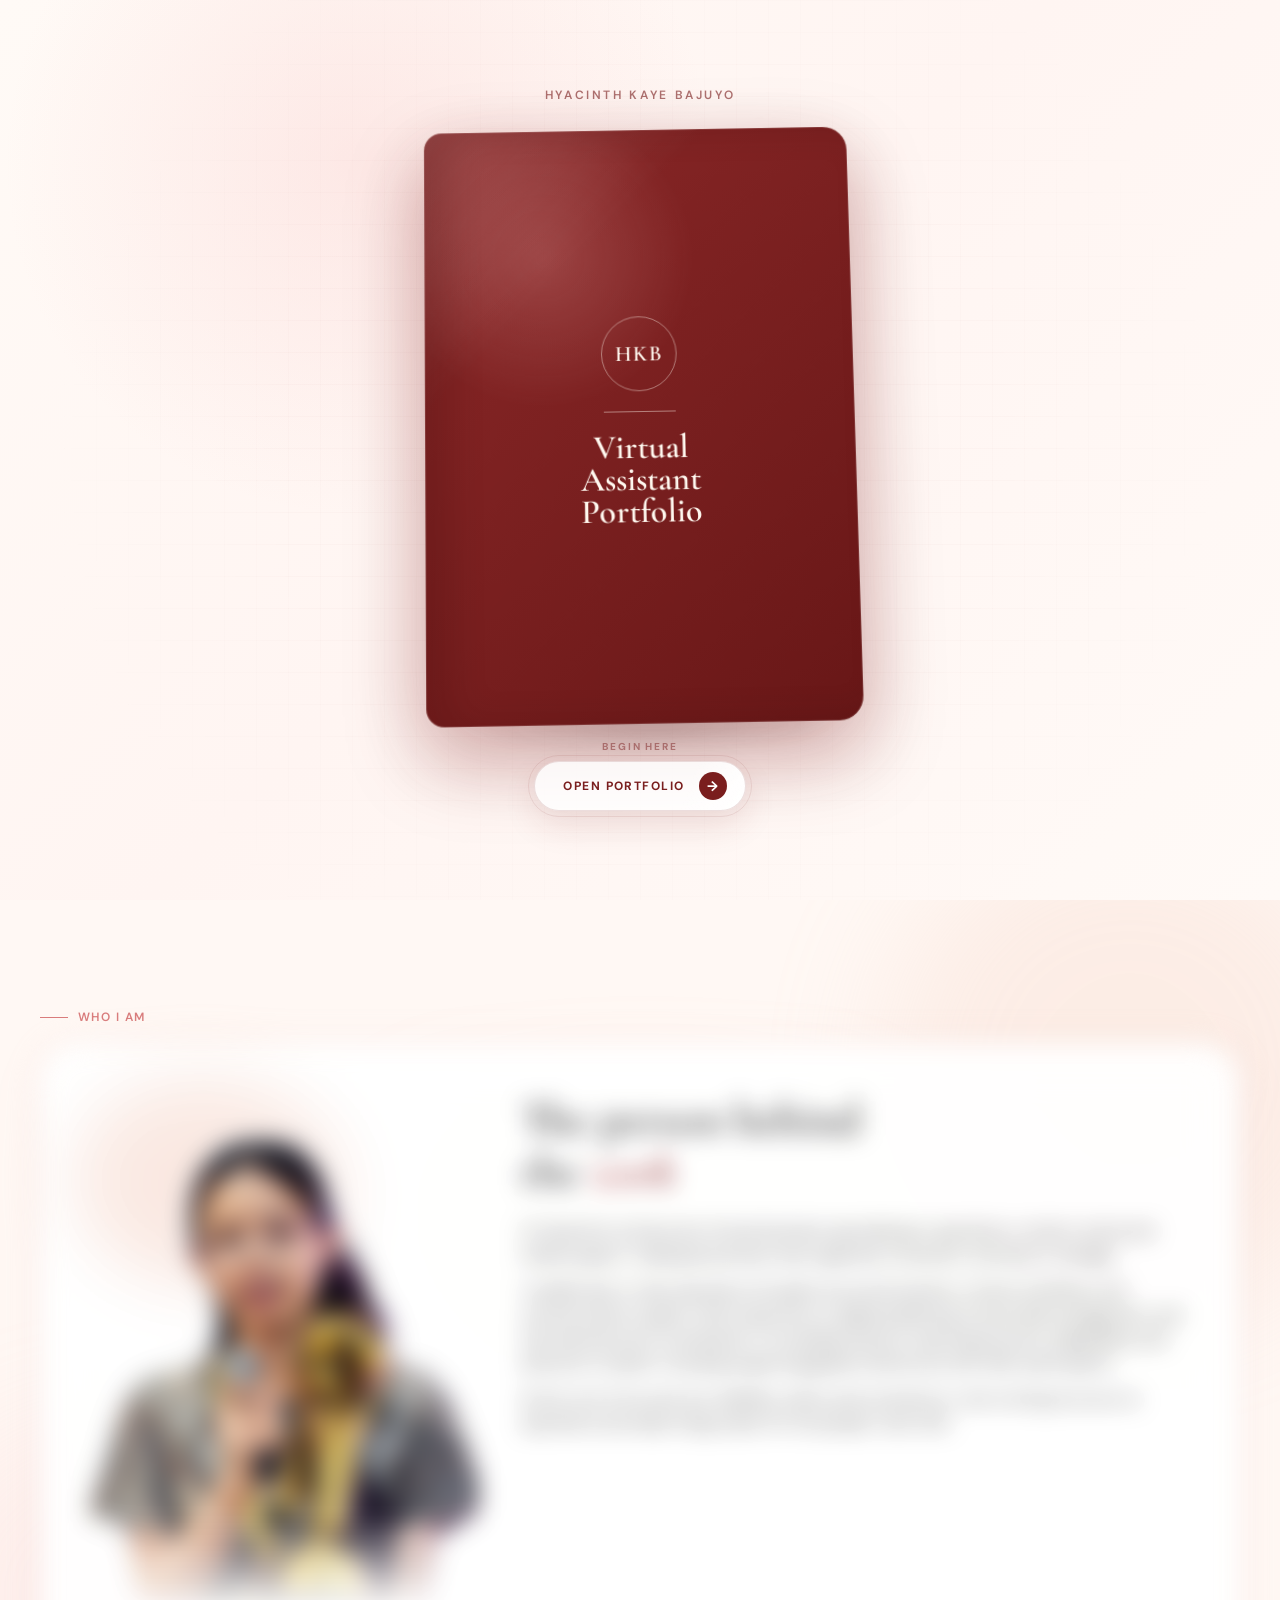
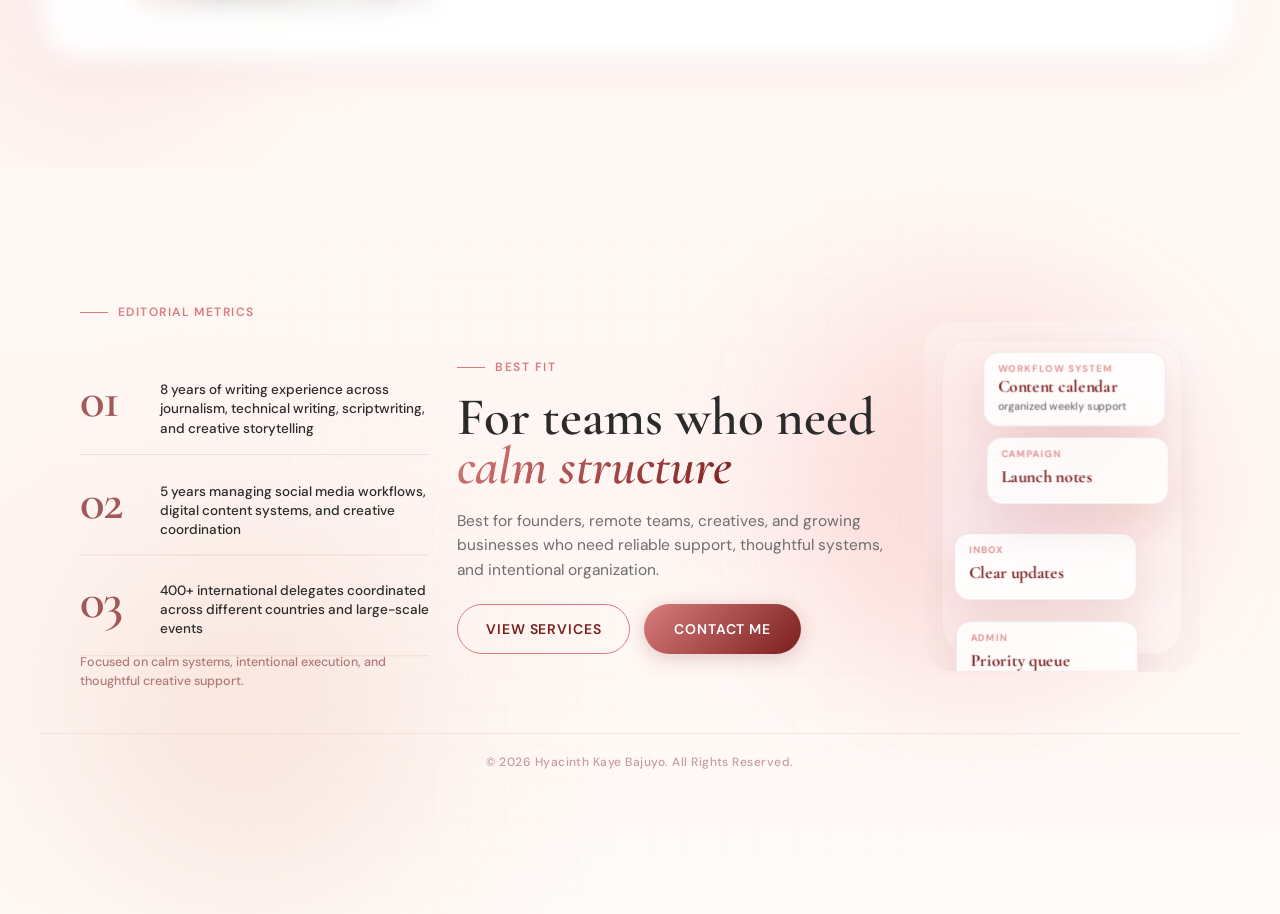
==== commit 1ce3e6dc: "Update services and tools sections" ====
--- a/index.html
+++ b/index.html
@@ -33,7 +33,7 @@
     visibility: visible;
   }
 </style>
-<link rel="stylesheet" href="styles.css?v=20260512-book-page-text-5">
+<link rel="stylesheet" href="styles.css?v=20260513-featured-page-motion">
 </head>
 <body class="book-intro-active">
 
@@ -282,7 +282,7 @@
     <p class="svc-intro">Three core offerings designed to help you grow, stay organized, and communicate powerfully — with precision, strategy, and consistency.</p>
 
     <div class="svc-grid">
-      <div class="svc-card fade-up">
+      <div class="svc-card fade-up" data-service-label="Service / 01">
         <div class="svc-number">01</div>
         <p class="svc-category">Admin</p>
         <div class="svc-divider"></div>
@@ -297,9 +297,8 @@
           <li>Meeting, event, and travel coordination</li>
           <li>Progress reports and process documentation</li>
         </ul>
-        <a href="#contact" class="btn-get-started" data-view-link="contact">Get Started</a>
-      </div>
-      <div class="svc-card fade-up">
+      </div>
+      <div class="svc-card fade-up" data-service-label="Service / 02">
         <div class="svc-number">02</div>
         <p class="svc-category">Writing</p>
         <div class="svc-divider"></div>
@@ -312,9 +311,8 @@
           <li>Copywriting &amp; brand content</li>
           <li>Professional reports</li>
         </ul>
-        <a href="#contact" class="btn-get-started" data-view-link="contact">Get Started</a>
-      </div>
-      <div class="svc-card fade-up">
+      </div>
+      <div class="svc-card fade-up" data-service-label="Service / 03">
         <div class="svc-number">03</div>
         <p class="svc-category">Social</p>
         <div class="svc-divider"></div>
@@ -327,7 +325,6 @@
           <li>Community engagement and inquiry tracking</li>
           <li>Canva graphics and branded content support</li>
         </ul>
-        <a href="#contact" class="btn-get-started" data-view-link="contact">Get Started</a>
       </div>
     </div>
 
@@ -411,11 +408,31 @@
       <h2 class="section-heading">Tools I <em>use</em></h2>
     </div>
 
+    <div class="tool-notes" aria-label="Tool categories">
+      <article class="tool-note-card">
+        <h3><span class="tool-note-symbol" aria-hidden="true"><svg viewBox="0 0 24 24"><path d="M5 5h5v5H5zM14 5h5v5h-5zM5 14h5v5H5zM14 15l2 2 4-5"/></svg></span><span>Productivity &amp; <em>Operations</em></span></h3>
+        <p>Keeping schedules, documents, and daily operations organized so work runs smoothly behind the scenes.</p>
+      </article>
+      <article class="tool-note-card">
+        <h3><span class="tool-note-symbol" aria-hidden="true"><svg viewBox="0 0 24 24"><path d="M5 6h14v9H8l-3 3zM8 9h8M8 12h5"/></svg></span><span>Communication &amp; <em>Collaboration</em></span></h3>
+        <p>Making remote communication clear, responsive, and easy across teams and clients.</p>
+      </article>
+      <article class="tool-note-card">
+        <h3><span class="tool-note-symbol" aria-hidden="true"><svg viewBox="0 0 24 24"><path d="M6 7h4v4H6zM14 13h4v4h-4zM10 9h3a3 3 0 0 1 3 3v1"/></svg></span><span>Project &amp; Workflow <em>Tools</em></span></h3>
+        <p>Helping projects stay organized, on track, and easy to manage from start to finish.</p>
+      </article>
+      <article class="tool-note-card">
+        <h3><span class="tool-note-symbol" aria-hidden="true"><svg viewBox="0 0 24 24"><path d="M12 3l1.7 5.2L19 10l-5.3 1.8L12 17l-1.7-5.2L5 10l5.3-1.8zM18 15l.8 2.2L21 18l-2.2.8L18 21l-.8-2.2L15 18l2.2-.8z"/></svg></span><span>AI &amp; Workflow <em>Tools</em></span></h3>
+        <p>Using AI to speed up research, content creation, and everyday productivity tasks.</p>
+      </article>
+    </div>
+
     <div class="marquee-dock" role="list" aria-label="Tools and platforms used">
       <div class="marquee-track" id="marqueeTrack">
         <!-- Tools will be injected by JS -->
       </div>
     </div>
+
   </div>
 </section>
 
@@ -743,7 +760,7 @@
       <div class="resume-frame" id="resumeFrame">
         <button class="popup-arrow prev" id="resumePrev" onclick="resumeNav(-1)" aria-label="Previous resume page">&#8592;</button>
         <button class="resume-page-zoom-trigger" type="button" onclick="openResumePageZoom()" aria-label="View full resume page">
-          <img id="resumePageImg" src="assets/profile/resume-page-01.jpg?v=20260509-resume-pages" alt="Resume page 1">
+          <img id="resumePageImg" src="assets/profile/resume-page-01.jpg?v=20260515-resume-update" alt="Resume page 1">
         </button>
         <button class="popup-arrow next" id="resumeNext" onclick="resumeNav(1)" aria-label="Next resume page">&#8594;</button>
       </div>
@@ -995,6 +1012,6 @@
 <!-- ============================================================
      JAVASCRIPT
      ============================================================ -->
-<script src="scripts.js?v=20260512-book-page-text-5" defer></script>
+<script src="scripts.js?v=20260513-featured-page-motion" defer></script>
 </body>
 </html>
--- a/styles.css
+++ b/styles.css
@@ -632,7 +632,7 @@
   display: inline-flex;
   align-items: center;
   justify-content: center;
-  background: linear-gradient(135deg, var(--rose), var(--burgundy));
+  background: var(--burgundy);
   color: #fff;
   font-size: 14px;
   letter-spacing: 0;
@@ -2137,6 +2137,87 @@
   margin-bottom: 16px;
 }
 
+.svc-media {
+  position: relative;
+  display: grid;
+  grid-template-columns: minmax(0, 1fr) 44%;
+  align-items: stretch;
+  gap: 16px;
+  min-height: 178px;
+  border-radius: 24px;
+  padding: 20px;
+  margin: 0 0 24px;
+  overflow: hidden;
+  isolation: isolate;
+  border: 1px solid rgba(255,255,255,0.58);
+  box-shadow: inset 0 1px 0 rgba(255,255,255,0.55), 0 14px 32px rgba(122,30,30,0.08);
+}
+
+.svc-media::after {
+  content: '';
+  position: absolute;
+  inset: auto -20% -42% 24%;
+  height: 84%;
+  border-radius: 999px;
+  background: rgba(255,255,255,0.36);
+  filter: blur(2px);
+  transform: rotate(-6deg);
+  z-index: -1;
+}
+
+.svc-media-lavender {
+  background: linear-gradient(135deg, #b9a4ff 0%, #f8c6d6 100%);
+}
+
+.svc-media-blush {
+  background: linear-gradient(135deg, #f6c2ca 0%, #f7dfc8 100%);
+}
+
+.svc-media-sage {
+  background: linear-gradient(135deg, #c6f0b4 0%, #f3d3be 100%);
+}
+
+.svc-media-copy {
+  display: flex;
+  flex-direction: column;
+  justify-content: space-between;
+  min-width: 0;
+  color: #241f1f;
+}
+
+.svc-media-copy span {
+  width: max-content;
+  max-width: 100%;
+  padding: 7px 10px;
+  border-radius: 999px;
+  background: rgba(255,255,255,0.58);
+  font-family: var(--font-sans);
+  font-size: 10px;
+  font-weight: 700;
+  letter-spacing: 0.08em;
+  text-transform: uppercase;
+}
+
+.svc-media-copy strong {
+  display: block;
+  font-family: var(--font-sans);
+  font-size: 24px;
+  line-height: 1.02;
+  font-weight: 800;
+  letter-spacing: 0;
+  max-width: 8.4em;
+}
+
+.svc-media img {
+  width: 100%;
+  height: 138px;
+  align-self: center;
+  object-fit: cover;
+  object-position: center;
+  border-radius: 18px;
+  box-shadow: 0 12px 28px rgba(47,26,26,0.18);
+}
+
 .svc-title {
   font-family: var(--font-serif);
   font-size: 23px;
@@ -2199,7 +2280,12 @@
 
 .btn-get-started:hover { background: var(--burgundy); transform: translateY(-1px); box-shadow: 0 6px 20px rgba(122,30,30,0.30); }
 
-.svc-work-btn-wrap { text-align: center; }
+.svc-work-btn-wrap {
+  text-align: center;
+  margin: 6px 0 0;
+  position: relative;
+  z-index: 4;
+}
 
 .btn-work-with-me {
   display: inline-flex;
@@ -2208,7 +2294,7 @@
   height: 52px;
   padding: 0 34px;
   border-radius: 999px;
-  background: linear-gradient(135deg, var(--rose), var(--burgundy));
+  background: #7a1e1e;
   color: #fff;
   font-family: var(--font-sans);
   font-size: 14px;
@@ -2218,10 +2304,164 @@
   text-decoration: none;
   cursor: pointer;
   transition: all 0.3s cubic-bezier(0.34, 1.56, 0.64, 1);
-  box-shadow: 0 6px 24px rgba(122,30,30,0.24);
-}
-
-.btn-work-with-me:hover { transform: translateY(-3px) scale(1.03); box-shadow: 0 12px 32px rgba(122,30,30,0.32); }
+  box-shadow: 0 10px 30px rgba(122,30,30,0.32);
+}
+
+.btn-work-with-me:hover { background: #8f2929; transform: translateY(-3px) scale(1.03); box-shadow: 0 12px 32px rgba(122,30,30,0.32); }
+
+/* Services scroll panels: keep the newer motion layout, with the original service content. */
+#services {
+  overflow: visible;
+  transform: translate3d(0, var(--services-scroll-y, 0px), 0);
+  opacity: var(--services-scroll-opacity, 1);
+  transition:
+    opacity .8s cubic-bezier(.22,.84,.2,1),
+    transform .8s cubic-bezier(.22,.84,.2,1);
+}
+
+.svc-grid {
+  display: flex;
+  flex-direction: column;
+  gap: 84px;
+  width: min(1040px, 100%);
+  margin: 68px auto 10px;
+  padding: 42px 0 1.5vh;
+}
+
+.svc-card {
+  box-sizing: border-box;
+  position: sticky;
+  top: 132px;
+  min-height: 560px;
+  margin: 0;
+  padding: 78px 68px 64px;
+  border: 0;
+  border-radius: 0 34px 34px 34px;
+  overflow: visible;
+  animation: none;
+  box-shadow: 0 26px 70px rgba(122,30,30,0.12);
+  transform-origin: center top;
+  opacity: var(--svc-card-opacity, 1);
+  filter: blur(var(--svc-card-blur, 0px));
+  transform: translate3d(0, var(--svc-card-y, 0px), 0) scale(var(--svc-card-scale, 1));
+  transition:
+    opacity .9s cubic-bezier(.22,.84,.2,1),
+    filter .9s cubic-bezier(.22,.84,.2,1),
+    transform .9s cubic-bezier(.22,.84,.2,1),
+    box-shadow .65s cubic-bezier(.22,.84,.2,1);
+}
+
+.svc-card:nth-child(1) {
+  z-index: 1;
+  background: linear-gradient(135deg, #f8c6c6 0%, #f6d7d3 100%);
+}
+
+.svc-card:nth-child(2) {
+  z-index: 2;
+  background: linear-gradient(135deg, #fff8f3 0%, #f3cfc8 100%);
+}
+
+.svc-card:nth-child(3) {
+  z-index: 3;
+  background: linear-gradient(135deg, #f7e3dd 0%, #d97c7c 100%);
+}
+
+.svc-card::before {
+  content: attr(data-service-label);
+  position: absolute;
+  left: 0;
+  top: -42px;
+  width: min(260px, 42%);
+  height: 42px;
+  display: flex;
+  align-items: center;
+  padding: 0 24px;
+  border-radius: 20px 20px 0 0;
+  background: inherit;
+  color: var(--burgundy);
+  font-family: var(--font-sans);
+  font-size: 13px;
+  font-weight: 800;
+  letter-spacing: 0.11em;
+  text-transform: uppercase;
+  box-shadow: 0 -10px 30px rgba(122,30,30,0.08);
+}
+
+.svc-card:nth-child(2)::before { left: 250px; }
+.svc-card:nth-child(3)::before { left: 500px; }
+
+.svc-card::after {
+  content: '';
+  position: absolute;
+  inset: auto -18% -42% 26%;
+  height: 88%;
+  border-radius: 999px;
+  background: rgba(255,255,255,0.22);
+  transform: rotate(-5deg);
+  pointer-events: none;
+  z-index: 0;
+}
+
+.svc-card > * {
+  position: relative;
+  z-index: 1;
+}
+
+.svc-card:hover {
+  transform: translate3d(0, var(--svc-card-y, 0px), 0) scale(var(--svc-card-scale, 1)) !important;
+  animation-play-state: paused;
+  box-shadow: 0 26px 70px rgba(122,30,30,0.12);
+}
+
+.svc-card .svc-number {
+  display: none;
+}
+
+.svc-card .svc-category {
+  width: max-content;
+  max-width: 100%;
+  padding: 9px 14px;
+  border-radius: 999px;
+  background: rgba(255,255,255,0.56);
+  color: var(--burgundy);
+  margin-bottom: 18px;
+}
+
+.svc-card .svc-divider {
+  margin-bottom: 30px;
+  background: rgba(122,30,30,0.36);
+}
+
+.svc-card .svc-title {
+  max-width: 660px;
+  font-family: var(--font-sans);
+  font-size: clamp(44px, 5.8vw, 72px);
+  line-height: .94;
+  font-weight: 800;
+  letter-spacing: 0;
+  color: var(--text-dark);
+}
+
+.svc-card .svc-desc {
+  max-width: 660px;
+  margin-bottom: 34px;
+  font-size: 18px;
+  line-height: 1.62;
+  color: rgba(33,29,29,0.9);
+}
+
+.svc-card .svc-list {
+  display: grid;
+  grid-template-columns: repeat(2, minmax(0, 1fr));
+  gap: 12px 44px;
+  max-width: 820px;
+}
+
+.svc-card .svc-list li {
+  color: rgba(33,29,29,0.86);
+  font-size: 16px;
+  line-height: 1.58;
+}
 
 /* ============================================================
    CORE SKILLS (Page 5)
@@ -2311,42 +2551,215 @@
    ============================================================ */
 #tools {
   position: relative;
-  padding: var(--section-pad) 0;
+  padding: 10px 0 var(--section-pad);
   overflow: hidden;
+  overflow-x: clip;
+  scroll-margin-top: 116px;
+  background:
+    radial-gradient(circle at 14% 56%, rgba(217,124,124,0.15), transparent 30%),
+    radial-gradient(circle at 88% 50%, rgba(122,30,30,0.10), transparent 28%),
+    linear-gradient(180deg, rgba(255,248,244,0) 0%, rgba(255,248,244,0) 26%, rgba(250,226,221,0.56) 48%, rgba(255,248,244,0.96) 100%);
+  border-top: 1px solid rgba(217,124,124,0);
+}
+
+#tools::before {
+  content: '';
+  position: absolute;
+  inset: 24% 0 auto;
+  height: 220px;
+  background:
+    radial-gradient(ellipse at 50% 42%, rgba(122,30,30,0.14), transparent 58%),
+    linear-gradient(180deg, rgba(255,248,244,0), rgba(217,124,124,0.16), rgba(255,248,244,0));
+  pointer-events: none;
 }
 
 .tools-inner {
   position: relative;
   z-index: 1;
   width: min(var(--max-w), calc(100vw - 48px));
+  max-width: 100%;
   margin: 0 auto;
-}
-
-.tools-header { margin-bottom: 48px; }
+  opacity: var(--tools-scroll-opacity, 1);
+  filter: blur(var(--tools-scroll-blur, 0px));
+  transform: translate3d(0, var(--tools-scroll-y, 0px), 0) scale(var(--tools-scroll-scale, 1));
+  transform-origin: center top;
+  transition:
+    opacity .9s cubic-bezier(.22,.84,.2,1),
+    filter .9s cubic-bezier(.22,.84,.2,1),
+    transform .9s cubic-bezier(.22,.84,.2,1);
+}
+
+.tools-header { margin-bottom: 34px; }
+
+.tool-notes {
+  display: grid;
+  grid-template-columns: repeat(2, minmax(0, 1fr));
+  gap: 16px;
+  margin: 0 0 14px;
+}
+
+.tool-note-card {
+  min-height: 128px;
+  padding: 22px 24px;
+  border-radius: 32px;
+  background: rgba(255,255,255,0.86);
+  border: 1px solid rgba(217,124,124,0.16);
+  box-shadow: inset 0 1px 0 rgba(255,255,255,0.78), 0 18px 46px rgba(122,30,30,0.08);
+  cursor: default;
+  animation: card-breathe 7s ease-in-out infinite;
+  transform-style: preserve-3d;
+  transition:
+    transform .65s cubic-bezier(.16,1,.3,1),
+    background .65s cubic-bezier(.16,1,.3,1),
+    border-color .65s cubic-bezier(.16,1,.3,1),
+    box-shadow .65s cubic-bezier(.16,1,.3,1);
+}
+
+.tool-note-card:nth-child(2) { animation-delay: 1.2s; }
+.tool-note-card:nth-child(3) { animation-delay: 2.4s; }
+.tool-note-card:nth-child(4) { animation-delay: 3.6s; }
+
+.tool-note-card:hover {
+  transform: translateY(-10px) scale(1.018);
+  animation-play-state: paused;
+  background: linear-gradient(135deg, rgba(255,255,255,0.96) 0%, rgba(248,198,198,0.58) 100%);
+  border-color: rgba(217,124,124,0.32);
+  box-shadow: 0 30px 70px rgba(122,30,30,0.15), 0 10px 28px rgba(217,124,124,0.12);
+}
+
+.tool-note-card:hover h3 {
+  color: #8f2929;
+}
+
+.tool-note-card:hover p {
+  color: rgba(33,29,29,0.86);
+}
+
+.tool-note-card h3 {
+  display: flex;
+  align-items: center;
+  gap: 12px;
+  font-family: var(--font-sans);
+  font-size: clamp(19px, 2vw, 25px);
+  line-height: 1.15;
+  font-weight: 800;
+  color: var(--burgundy);
+  margin-bottom: 14px;
+}
+
+.tool-note-card h3::before {
+  content: none;
+}
+
+.tool-note-symbol {
+  display: inline-flex;
+  align-items: center;
+  justify-content: center;
+  width: 34px;
+  height: 34px;
+  flex: 0 0 34px;
+  border-radius: 50%;
+  color: var(--burgundy);
+  background: rgba(248,198,198,0.28);
+  border: 1px solid rgba(217,124,124,0.22);
+  transition:
+    color .65s cubic-bezier(.16,1,.3,1),
+    background .65s cubic-bezier(.16,1,.3,1),
+    border-color .65s cubic-bezier(.16,1,.3,1),
+    transform .65s cubic-bezier(.16,1,.3,1);
+}
+
+.tool-note-symbol svg {
+  width: 19px;
+  height: 19px;
+  fill: none;
+  stroke: currentColor;
+  stroke-width: 1.8;
+  stroke-linecap: round;
+  stroke-linejoin: round;
+}
+
+.tool-note-card:hover .tool-note-symbol {
+  color: #fff;
+  background: var(--burgundy);
+  border-color: var(--burgundy);
+  transform: rotate(-4deg) scale(1.06);
+}
+
+.tool-note-card h3 em {
+  font-family: inherit;
+  font-style: normal;
+  font-weight: 800;
+  color: inherit;
+}
+
+.tool-note-card:hover h3 em {
+  color: inherit;
+}
+
+.tool-note-card p {
+  padding-top: 14px;
+  border-top: 1px solid rgba(122,30,30,0.10);
+  font-family: var(--font-sans);
+  font-size: 16px;
+  line-height: 1.55;
+  color: rgba(33,29,29,0.72);
+}
 
 .marquee-dock {
-  background: rgba(255,255,255,0.82);
-  backdrop-filter: blur(16px);
-  border: var(--glass-border);
-  box-shadow: var(--glass-inset), 0 4px 24px rgba(217,124,124,0.10);
-  border-radius: 999px;
-  padding: 20px 32px;
+  background: transparent;
+  backdrop-filter: none;
+  border: 0;
+  box-shadow: none;
+  border-radius: 0;
+  padding: 10px 0;
   overflow: hidden;
+  overflow-x: clip;
   position: relative;
+  contain: layout paint;
 }
 
 .marquee-track {
+  display: block;
+  position: relative;
+  width: 100%;
+  height: 194px;
+  max-width: 100%;
+  overflow: hidden;
+  overflow-x: clip;
+}
+
+.marquee-row {
   display: flex;
-  gap: 24px;
-  animation: marquee-scroll 35s linear infinite;
+  gap: 18px;
+  position: absolute;
+  left: 0;
   width: max-content;
-}
-
-.marquee-dock:hover .marquee-track { animation-play-state: paused; }
+  min-width: max-content;
+  will-change: transform;
+}
+
+.marquee-row-one {
+  top: 0;
+  animation: marquee-scroll 34s linear infinite;
+}
+
+.marquee-row-two {
+  top: 100px;
+  animation: marquee-scroll-reverse 38s linear infinite;
+  margin-left: -58px;
+}
+
+.marquee-dock:hover .marquee-row { animation-play-state: paused; }
 
 @keyframes marquee-scroll {
   0% { transform: translateX(0); }
   100% { transform: translateX(-50%); }
+}
+
+@keyframes marquee-scroll-reverse {
+  0% { transform: translateX(-50%); }
+  100% { transform: translateX(0); }
 }
 
 .tool-bubble {
@@ -2378,6 +2791,13 @@
   width: 100%;
   height: 100%;
   object-fit: contain;
+}
+
+.tool-logo-wrap img[alt="Codex logo"] {
+  width: 128%;
+  height: 128%;
+  max-width: none;
+  max-height: none;
 }
 
 .tool-label {
@@ -4424,6 +4844,30 @@
   .home-proof-item:nth-child(-n+2) { border-bottom: 1px solid rgba(217,124,124,0.12); }
   .exp-grid { grid-template-columns: 1fr; }
   .svc-grid { grid-template-columns: 1fr; }
+  .svc-card {
+    max-width: 640px;
+    margin-left: auto;
+    margin-right: auto;
+    position: relative;
+    top: auto;
+    min-height: 0;
+    padding: 38px 30px;
+  }
+  .svc-card:nth-child(2)::before,
+  .svc-card:nth-child(3)::before {
+    left: 0;
+  }
+  .svc-card .svc-list { grid-template-columns: 1fr; }
+  .tool-notes {
+    grid-template-columns: 1fr;
+    gap: 16px;
+  }
+  .tool-note-card:nth-child(5) {
+    grid-column: auto;
+  }
+  #tools {
+    scroll-margin-top: 76px;
+  }
   .skills-grid { grid-template-columns: 1fr; gap: 40px; }
   .works-grid { grid-template-columns: 1fr 1fr; }
   .footer-cols { grid-template-columns: 1fr; gap: 36px; }
@@ -4473,6 +4917,45 @@
     letter-spacing: 0.07em;
   }
   .works-grid { grid-template-columns: 1fr; }
+  .svc-card {
+    padding: 34px 24px;
+    border-radius: 26px;
+  }
+  .svc-card::before {
+    width: 144px;
+    height: 40px;
+    top: -40px;
+    padding: 0 22px;
+    font-size: 12px;
+    white-space: normal;
+    line-height: 1.1;
+  }
+  .svc-card .svc-title {
+    font-size: clamp(34px, 10vw, 48px);
+  }
+  .svc-card .svc-desc {
+    font-size: 16px;
+    line-height: 1.58;
+  }
+  .svc-card .svc-list li {
+    font-size: 15px;
+  }
+  .tools-header {
+    margin-bottom: 26px;
+  }
+  .tool-note-card {
+    min-height: 0;
+    padding: 22px 22px;
+    border-radius: 28px;
+  }
+  .tool-note-card h3 {
+    font-size: 20px;
+    margin-bottom: 14px;
+  }
+  .tool-note-card p {
+    padding-top: 14px;
+    font-size: 15px;
+  }
   .home-proof-inner,
   .contact-checklist {
     grid-template-columns: 1fr;
@@ -5429,7 +5912,8 @@
   #navbar { box-sizing: border-box; }
   .nav-links { flex: 1 1 auto; justify-content: center; }
   .marquee-dock { overflow: hidden; }
-  .marquee-track { display: flex !important; flex-wrap: nowrap !important; align-items: center; width: max-content; min-width: max-content; will-change: transform; }
+  .marquee-track { display: block !important; position: relative; width: 100%; height: 194px; overflow: hidden; overflow-x: clip; }
+  .marquee-row { display: flex !important; flex-wrap: nowrap !important; align-items: center; position: absolute; left: 0; width: max-content; min-width: max-content; will-change: transform; }
   .tool-bubble { flex: 0 0 auto; width: 82px; }
   .tool-logo-wrap { flex: 0 0 auto; }
   .phase2-carousel-only .phase2-carousel { display: inline-flex !important; min-height: 0; padding: 0; inline-size: max-content; max-inline-size: 100%; }
@@ -5454,7 +5938,8 @@
     .nav-status { display: none; }
     .marquee-dock { border-radius: 28px; padding: 16px 18px; overflow-x: auto; scrollbar-width: none; }
     .marquee-dock::-webkit-scrollbar { display: none; }
-    .marquee-track { animation: none !important; gap: 16px; }
+    .marquee-track { height: 202px; }
+    .marquee-row { gap: 16px; }
   }
   @media (max-width: 860px) {
     .phase2-carousel-only .phase2-carousel { min-height: 0; padding: 0; }
@@ -6074,10 +6559,9 @@
     overflow: hidden;
   }
 
-  .marquee-track {
-    animation: marquee-scroll 30s linear infinite !important;
-    gap: 16px;
-  }
+  .marquee-track { height: 202px; }
+  .marquee-row-one { animation: marquee-scroll 30s linear infinite !important; }
+  .marquee-row-two { animation: marquee-scroll-reverse 34s linear infinite !important; }
 }
 
 @media (max-width: 860px) {
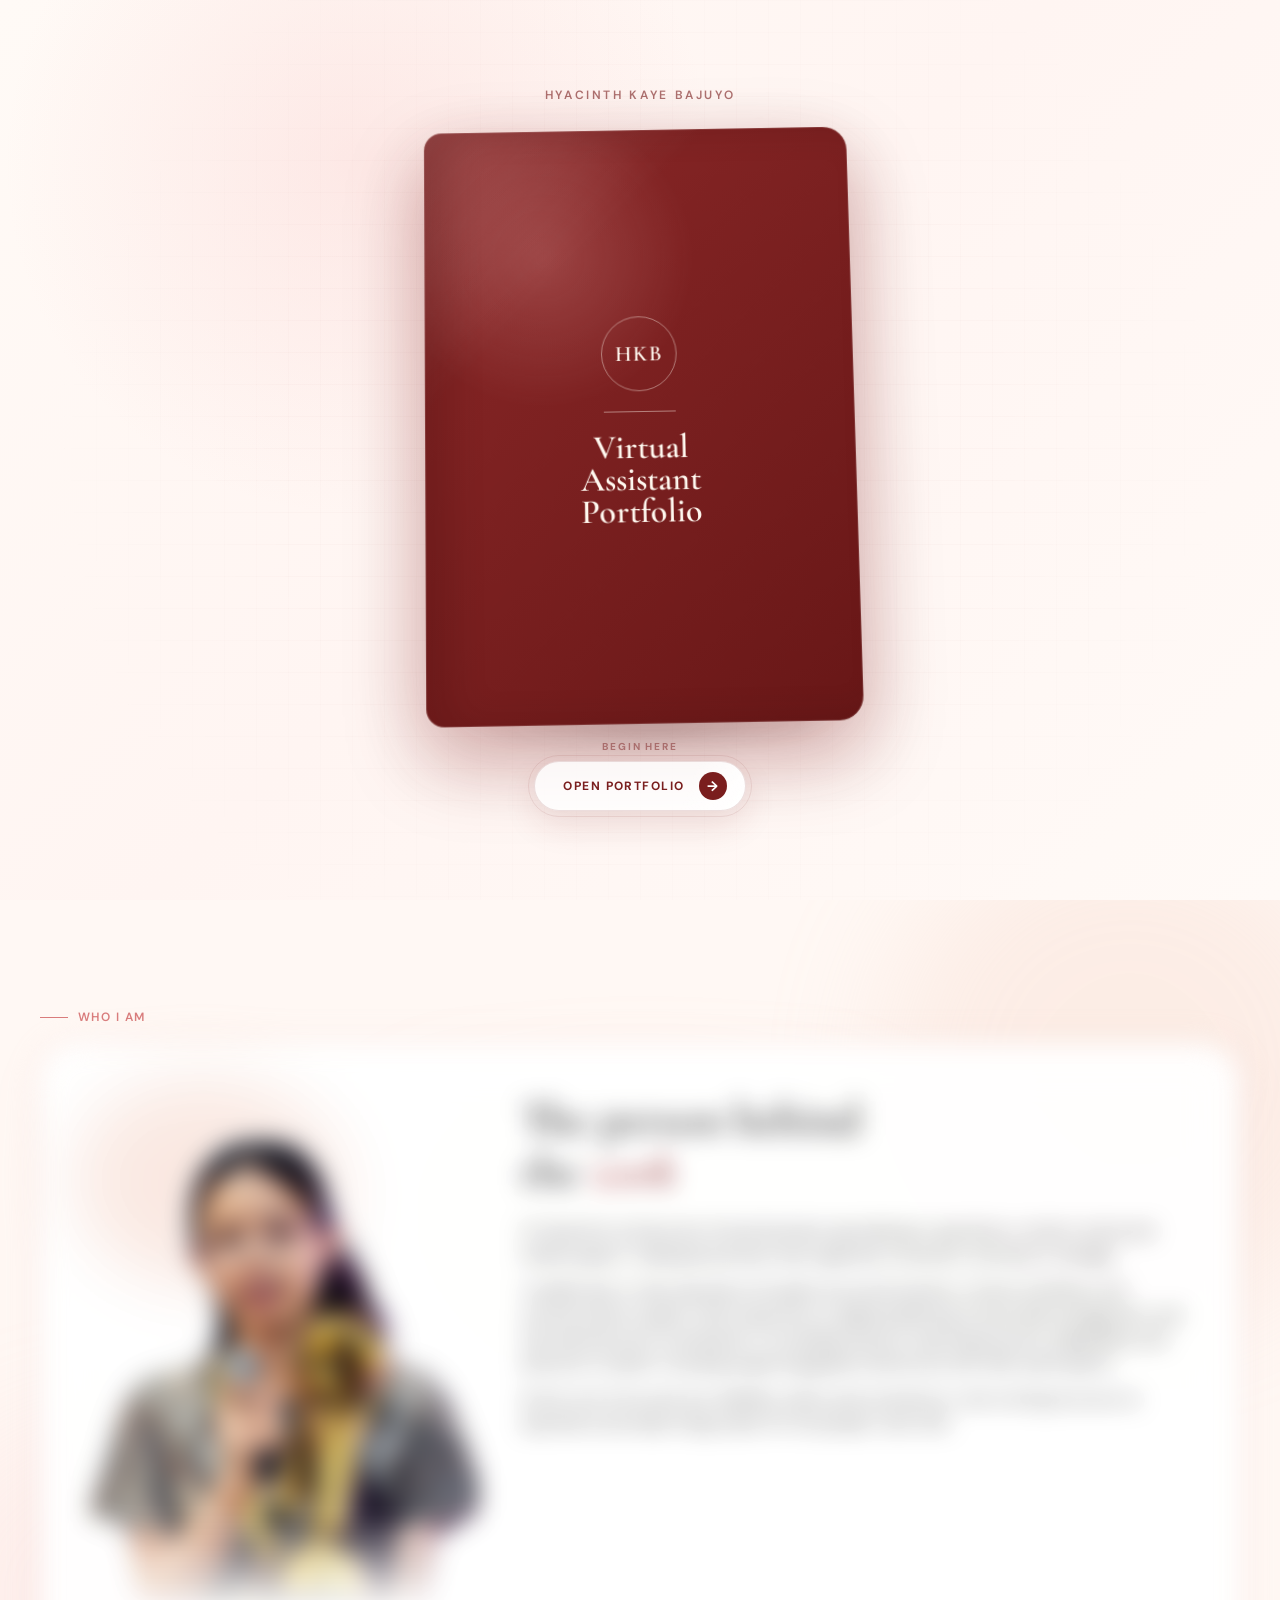
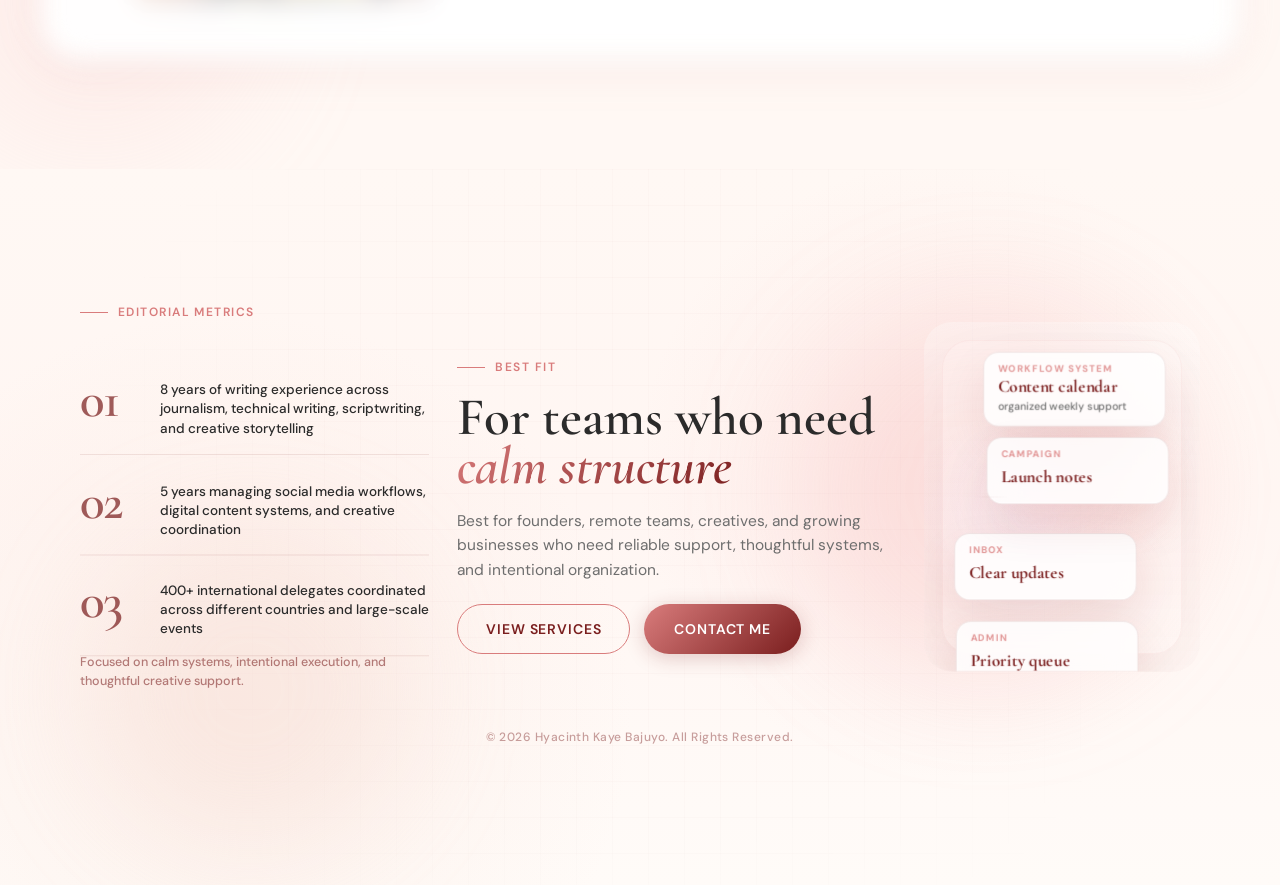
==== commit c71c0425: "Update services and credentials sections" ====
--- a/index.html
+++ b/index.html
@@ -348,50 +348,64 @@
     </div>
     <p class="skills-intro">A versatile skill set honed across writing, administration, and digital operations.</p>
 
-    <div class="skills-grid">
-      <div class="skill-zone fade-up">
-        <h3 class="skill-zone-label">Admin &amp; Executive</h3>
-        <div class="skill-zone-divider"></div>
-        <div class="skill-capsules">
-          <div class="skill-capsule">Calendar Management</div>
-          <div class="skill-capsule">Email &amp; Inbox Management</div>
-          <div class="skill-capsule">Digital Operations</div>
-          <div class="skill-capsule">Stakeholder Communication</div>
-          <div class="skill-capsule">Workflow Systems</div>
-          <div class="skill-capsule">Client Onboarding</div>
-          <div class="skill-capsule">Progress Reporting</div>
-          <div class="skill-capsule">Event Planning Support</div>
-          <div class="skill-capsule">Process Documentation</div>
-        </div>
-      </div>
-      <div class="skill-zone fade-up">
-        <h3 class="skill-zone-label">Writing &amp; Content</h3>
-        <div class="skill-zone-divider"></div>
-        <div class="skill-capsules">
-          <div class="skill-capsule">Technical Writing</div>
-          <div class="skill-capsule">Copywriting</div>
-          <div class="skill-capsule">SEO Content Foundations</div>
-          <div class="skill-capsule">AI Workflow Assistance</div>
-          <div class="skill-capsule">Long-Form Content Writing</div>
-          <div class="skill-capsule">Proofreading &amp; Editing</div>
-          <div class="skill-capsule">Brand Voice Adaptation</div>
-        </div>
-      </div>
-      <div class="skill-zone fade-up">
-        <h3 class="skill-zone-label">Social Media &amp; Design</h3>
-        <div class="skill-zone-divider"></div>
-        <div class="skill-capsules skill-bullets-wrap">
-          <ul class="phase2-bullets skill-bullet-list">
-            <li>Content Calendar Planning</li>
-            <li>Social Media Workflow Systems</li>
-            <li>Promotional Poster Design</li>
-            <li>Email Marketing Layouts</li>
-            <li>Brand Identity &amp; Logo Mockups</li>
-            <li>Product and Food Poster Design</li>
-            <li>Book Cover and Story Visuals</li>
-            <li>Social Media Strategy Case Studies</li>
-            <li>AI-Assisted Creative Direction</li>
-          </ul>
+    <div class="skills-marquee-stack">
+      <div class="skill-marquee-lane fade-up">
+        <h3 class="skill-marquee-label">Admin</h3>
+        <div class="skill-marquee-window" role="list" aria-label="Admin and executive skills">
+          <div class="skill-marquee-row skill-marquee-row-one">
+            <span class="skill-capsule" role="listitem">Calendar Management</span>
+            <span class="skill-capsule" role="listitem">Email &amp; Inbox Management</span>
+            <span class="skill-capsule" role="listitem">Digital Operations</span>
+            <span class="skill-capsule" role="listitem">Stakeholder Communication</span>
+            <span class="skill-capsule" role="listitem">Workflow Systems</span>
+            <span class="skill-capsule" role="listitem">Client Onboarding</span>
+            <span class="skill-capsule" role="listitem">Progress Reporting</span>
+            <span class="skill-capsule" role="listitem">Event Planning Support</span>
+            <span class="skill-capsule" role="listitem">Process Documentation</span>
+            <span class="skill-capsule" role="listitem" aria-hidden="true">Calendar Management</span>
+            <span class="skill-capsule" role="listitem" aria-hidden="true">Email &amp; Inbox Management</span>
+            <span class="skill-capsule" role="listitem" aria-hidden="true">Digital Operations</span>
+            <span class="skill-capsule" role="listitem" aria-hidden="true">Stakeholder Communication</span>
+            <span class="skill-capsule" role="listitem" aria-hidden="true">Workflow Systems</span>
+          </div>
+        </div>
+      </div>
+      <div class="skill-marquee-lane fade-up">
+        <h3 class="skill-marquee-label">Writing</h3>
+        <div class="skill-marquee-window" role="list" aria-label="Writing and content skills">
+          <div class="skill-marquee-row skill-marquee-row-two">
+            <span class="skill-capsule" role="listitem">Technical Writing</span>
+            <span class="skill-capsule" role="listitem">Copywriting</span>
+            <span class="skill-capsule" role="listitem">SEO Content Foundations</span>
+            <span class="skill-capsule" role="listitem">AI Workflow Assistance</span>
+            <span class="skill-capsule" role="listitem">Long-Form Content Writing</span>
+            <span class="skill-capsule" role="listitem">Proofreading &amp; Editing</span>
+            <span class="skill-capsule" role="listitem">Brand Voice Adaptation</span>
+            <span class="skill-capsule" role="listitem" aria-hidden="true">Technical Writing</span>
+            <span class="skill-capsule" role="listitem" aria-hidden="true">Copywriting</span>
+            <span class="skill-capsule" role="listitem" aria-hidden="true">SEO Content Foundations</span>
+            <span class="skill-capsule" role="listitem" aria-hidden="true">AI Workflow Assistance</span>
+          </div>
+        </div>
+      </div>
+      <div class="skill-marquee-lane fade-up">
+        <h3 class="skill-marquee-label skill-marquee-label-stack"><span>Social</span><span>Media</span></h3>
+        <div class="skill-marquee-window" role="list" aria-label="Social media and design skills">
+          <div class="skill-marquee-row skill-marquee-row-three">
+            <span class="skill-capsule" role="listitem">Content Calendar Planning</span>
+            <span class="skill-capsule" role="listitem">Social Media Workflow Systems</span>
+            <span class="skill-capsule" role="listitem">Promotional Poster Design</span>
+            <span class="skill-capsule" role="listitem">Email Marketing Layouts</span>
+            <span class="skill-capsule" role="listitem">Brand Identity &amp; Logo Mockups</span>
+            <span class="skill-capsule" role="listitem">Product and Food Poster Design</span>
+            <span class="skill-capsule" role="listitem">Book Cover and Story Visuals</span>
+            <span class="skill-capsule" role="listitem">Social Media Strategy Case Studies</span>
+            <span class="skill-capsule" role="listitem">AI-Assisted Creative Direction</span>
+            <span class="skill-capsule" role="listitem" aria-hidden="true">Content Calendar Planning</span>
+            <span class="skill-capsule" role="listitem" aria-hidden="true">Social Media Workflow Systems</span>
+            <span class="skill-capsule" role="listitem" aria-hidden="true">Promotional Poster Design</span>
+            <span class="skill-capsule" role="listitem" aria-hidden="true">Email Marketing Layouts</span>
+          </div>
         </div>
       </div>
     </div>
@@ -624,18 +638,7 @@
 
     <div class="endorse-card-wrap">
       <div class="endorse-card fade-up">
-        <div>
-          <div class="endorse-window-dots" aria-hidden="true">
-            <span class="dot-r"></span>
-            <span class="dot-y"></span>
-            <span class="dot-g"></span>
-          </div>
-          <div class="endorse-img-frame">
-            <img src="assets/samples/endorsements/endorsement-imun-event-photo.jpg" alt="Hyacinth Kaye Bajuyo receiving certificate at International MUN Vietnam 2025" loading="lazy">
-          </div>
-        </div>
-
-        <div>
+        <div class="endorse-copy">
           <p class="endorse-org">International MUN Vietnam 2025</p>
           <div class="endorse-org-divider"></div>
           <blockquote class="endorse-quote">"...played a pivotal role in ensuring seamless coordination, smooth logistics, and an inspiring experience for all delegates, guest speakers, and partners. Their ability to handle pressure with grace, communicate effectively across cultures, and maintain professionalism in all circumstances greatly contributed to the overall success..."</blockquote>
@@ -648,10 +651,16 @@
 
         <div class="endorse-signatory">
           <p class="endorse-name">Mohneesh Bhardwaj</p>
-          <p class="endorse-title-text">Executive Chairman — IMUN · www.internationalmun.org</p>
+          <p class="endorse-title-text">Executive Chairman - IMUN | www.internationalmun.org</p>
         </div>
 
         <button class="btn-view-letter" onclick="openLetterPopup()" aria-label="View full credential letter">View Full Credential Letter</button>
+
+        <div class="endorse-photo-stack endorse-photo-single" aria-label="International MUN event photo">
+          <figure class="endorse-photo-card endorse-photo-main">
+            <img src="assets/samples/endorsements/endorsement-imun-registration-photo.jpg" alt="International MUN registration desk moment" decoding="async">
+          </figure>
+        </div>
       </div>
     </div>
   </div>
--- a/styles.css
+++ b/styles.css
@@ -24,12 +24,14 @@
   --max-w: 1200px;
   --section-pad: 108px;
   --section-pad-mobile: 72px;
+  --credentials-flow-bg: #FFFBF8;
 }
 
 html {
   scroll-behavior: smooth;
   scroll-padding-top: 88px;
   font-size: 16px;
+  overflow-x: hidden;
 }
 
 body {
@@ -56,9 +58,9 @@
   content: '© 2026 Hyacinth Kaye Bajuyo. All Rights Reserved.';
   display: block;
   width: min(var(--max-w), calc(100vw - 48px));
-  margin: 36px auto 0;
-  padding: 20px 0 28px;
-  border-top: 1px solid rgba(122,30,30,0.08);
+  margin: 20px auto 0;
+  padding: 12px 0 24px;
+  border-top: 0;
   font: 500 12px/1.4 var(--font-sans);
   letter-spacing: 0.04em;
   text-align: center;
@@ -1954,8 +1956,10 @@
    ============================================================ */
 #experience {
   position: relative;
-  padding: var(--section-pad) 0;
+  padding: clamp(64px, 7vw, 104px) 0;
   overflow: hidden;
+  background: transparent;
+  isolation: auto;
 }
 
 .exp-bloom-1 { width: 450px; height: 450px; background: var(--peach-2); opacity: 0.20; top: 0; right: -100px; }
@@ -1967,15 +1971,49 @@
   margin: 0 auto;
 }
 
+.experience-inner,
+.skills-inner,
+.accred-inner,
+.endorsement-inner {
+  --credential-section-y: 0px;
+  --credential-section-scale: 1;
+  --credential-section-opacity: 1;
+  --credential-section-blur: 0px;
+}
+
+body.credentials-scroll-story .experience-inner,
+body.credentials-scroll-story .skills-inner,
+body.credentials-scroll-story .accred-inner,
+body.credentials-scroll-story .endorsement-inner {
+  opacity: 1;
+  filter: none;
+  transform: none;
+}
+
 .exp-header { margin-bottom: 56px; }
 
 .exp-grid {
+  --exp-grid-y: 0px;
+  --exp-grid-scale: 1;
+  --exp-grid-opacity: 1;
   display: grid;
   grid-template-columns: repeat(3, 1fr);
   gap: 28px;
+  opacity: var(--exp-grid-opacity);
+  transform: translate3d(0, var(--exp-grid-y), 0) scale(var(--exp-grid-scale));
+  transform-origin: center top;
+  transition:
+    opacity .85s cubic-bezier(.22,.84,.2,1),
+    transform .85s cubic-bezier(.22,.84,.2,1);
+  will-change: transform, opacity;
 }
 
 .exp-card {
+  --exp-card-x: 0px;
+  --exp-card-y: 0px;
+  --exp-card-scale: 1;
+  --exp-card-opacity: 1;
+  --exp-card-blur: 0px;
   background: rgba(255,255,255,0.95);
   border: 1px solid rgba(217,124,124,0.12);
   border-radius: 32px;
@@ -1986,6 +2024,13 @@
   overflow: hidden;
 }
 
+body.credentials-scroll-story .exp-card.fade-up.visible {
+  opacity: var(--exp-card-opacity);
+  filter: blur(var(--exp-card-blur));
+  transform: translate3d(var(--exp-card-x), var(--exp-card-y), 0) scale(var(--exp-card-scale));
+  transform-origin: center top;
+}
+
 .exp-card::before {
   content: '';
   position: absolute;
@@ -1997,7 +2042,7 @@
 }
 
 .exp-card:hover {
-  transform: translateY(-6px);
+  transform: translate3d(var(--exp-card-x), calc(var(--exp-card-y) - 6px), 0) scale(var(--exp-card-scale));
   box-shadow: 0 20px 48px rgba(217,124,124,0.16), 0 4px 16px rgba(122,30,30,0.08);
 }
 
@@ -2468,8 +2513,11 @@
    ============================================================ */
 #skills {
   position: relative;
-  padding: var(--section-pad) 0;
-  overflow: hidden;
+  margin-top: -40px;
+  padding: clamp(50px, 5.2vw, 78px) 0;
+  overflow: visible;
+  background: transparent;
+  isolation: auto;
 }
 
 .skills-bloom-bl { width: 400px; height: 400px; background: var(--peach-1); opacity: 0.22; bottom: -60px; left: -80px; filter: blur(80px); }
@@ -2492,42 +2540,102 @@
   font-style: italic;
 }
 
-.skills-grid {
+.skills-marquee-stack {
   display: grid;
-  grid-template-columns: repeat(3, 1fr);
-  gap: 32px;
-}
-
-.skill-zone { }
-
-.skill-zone-label {
-  font-family: var(--font-serif);
-  font-size: 24px;
-  font-weight: 600;
-  color: var(--text-dark);
-  text-align: center;
-  margin-bottom: 12px;
-}
-
-.skill-zone-divider {
-  width: 36px;
-  height: 2px;
-  background: linear-gradient(90deg, var(--blush-1), var(--peach-1));
+  gap: 20px;
+}
+
+.skill-marquee-lane {
+  display: grid;
+  grid-template-columns: 126px minmax(0, 1fr);
+  align-items: center;
+  gap: 18px;
+}
+
+.skill-marquee-label {
+  min-height: 48px;
+  display: inline-flex;
+  align-items: center;
+  justify-content: center;
   border-radius: 999px;
-  margin: 0 auto 28px;
-}
-
-.skill-capsules {
+  background: rgba(255,255,255,0.86);
+  border: 1px solid rgba(217,124,124,0.18);
+  box-shadow: 0 12px 28px rgba(122,30,30,0.08);
+  font-family: var(--font-sans);
+  font-size: 13px;
+  font-weight: 800;
+  letter-spacing: 0.12em;
+  text-transform: uppercase;
+  color: var(--burgundy);
+}
+
+.skill-marquee-label-stack {
+  flex-direction: column;
+  gap: 1px;
+  line-height: 1.05;
+}
+
+.skill-marquee-window {
+  position: relative;
+  min-height: 78px;
+  overflow: hidden;
+  overflow-x: clip;
+  border-radius: 0;
+  background: transparent;
+  border: 0;
+  box-shadow: none;
+}
+
+.skill-marquee-window::before,
+.skill-marquee-window::after {
+  content: '';
+  position: absolute;
+  top: 0;
+  bottom: 0;
+  width: 84px;
+  z-index: 2;
+  pointer-events: none;
+}
+
+.skill-marquee-window::before {
+  left: 0;
+  background: linear-gradient(90deg, var(--bg), rgba(255,251,248,0));
+}
+
+.skill-marquee-window::after {
+  right: 0;
+  background: linear-gradient(270deg, var(--bg), rgba(255,251,248,0));
+}
+
+.skill-marquee-row {
+  position: absolute;
+  inset: 15px auto auto 0;
   display: flex;
-  flex-direction: column;
-  gap: 10px;
+  align-items: center;
+  gap: 14px;
+  width: max-content;
+  min-width: max-content;
+  will-change: transform;
+  animation: skill-marquee-left 34s linear infinite;
+}
+
+.skill-marquee-row-two {
+  animation: skill-marquee-right 36s linear infinite;
+}
+
+.skill-marquee-row-three {
+  animation-duration: 42s;
+}
+
+.skill-marquee-window:hover .skill-marquee-row {
+  animation-play-state: paused;
 }
 
 .skill-capsule {
   background: rgba(248,198,198,0.22);
   border: 1.5px solid rgba(217,124,124,0.18);
   border-radius: 999px;
-  padding: 11px 20px;
+  padding: 12px 22px;
   font-family: var(--font-sans);
   font-size: 15px;
   font-weight: 500;
@@ -2544,6 +2652,16 @@
   transform: translateY(-2px) scale(1.03);
   border-color: var(--rose);
   box-shadow: 0 4px 16px rgba(217,124,124,0.2), inset 0 0 10px rgba(255,255,255,0.2);
+}
+
+@keyframes skill-marquee-left {
+  0% { transform: translateX(0); }
+  100% { transform: translateX(-50%); }
+}
+
+@keyframes skill-marquee-right {
+  0% { transform: translateX(-50%); }
+  100% { transform: translateX(0); }
 }
 
 /* ============================================================
@@ -2794,8 +2912,8 @@
 }
 
 .tool-logo-wrap img[alt="Codex logo"] {
-  width: 128%;
-  height: 128%;
+  width: 124%;
+  height: 124%;
   max-width: none;
   max-height: none;
 }
@@ -2815,8 +2933,11 @@
    ============================================================ */
 #accreditations {
   position: relative;
-  padding: var(--section-pad) 0;
-  overflow: hidden;
+  margin-top: -72px;
+  padding: clamp(50px, 5.2vw, 78px) 0;
+  overflow: visible;
+  background: transparent;
+  isolation: auto;
 }
 
 .accred-bloom { width: 450px; height: 450px; background: var(--peach-2); opacity: 0.22; top: -60px; right: -80px; filter: blur(80px); }
@@ -2831,34 +2952,95 @@
 .accred-header { margin-bottom: 52px; }
 
 .accred-grid {
-  display: flex;
-  justify-content: center;
-  flex-wrap: wrap;
-  gap: 28px;
+  position: relative;
+  width: 100%;
+  overflow: hidden;
+  overflow-x: clip;
+  height: 500px;
+  padding: 18px 0 34px;
+  perspective: 1200px;
+  -webkit-mask-image: linear-gradient(90deg, transparent 0, #000 4%, #000 96%, transparent 100%);
+  mask-image: linear-gradient(90deg, transparent 0, #000 4%, #000 96%, transparent 100%);
+}
+
+.accred-grid::after {
+  content: none;
+}
+
+.accred-carousel-track {
+  position: relative;
+  width: 100%;
+  height: 100%;
+  transform-style: preserve-3d;
+}
+
+.accred-grid:hover .accred-card {
+  animation-play-state: paused;
 }
 
 .accred-card {
-  background: rgba(255,255,255,0.96);
-  border: var(--glass-border);
-  border-radius: 36px;
-  padding: 36px 40px;
-  width: min(580px, 100%);
-  box-shadow: var(--glass-inset), var(--card-shadow);
-  transition: all 0.35s cubic-bezier(0.34, 1.56, 0.64, 1);
+  position: absolute;
+  top: 18px;
+  left: 50%;
+  width: clamp(280px, 27vw, 350px);
+  min-height: 420px;
+  background: rgba(255,255,255,0.92);
+  border: 1px solid rgba(217,124,124,0.16);
+  border-radius: 34px;
+  padding: 18px;
+  box-shadow: inset 0 1px 0 rgba(255,255,255,0.78), 0 18px 48px rgba(122,30,30,0.10);
+  transform-origin: center center;
+  will-change: transform, opacity, filter;
+  animation: accred-merry-go-round 20s cubic-bezier(.45,0,.2,1) infinite;
+  transition:
+    background .45s cubic-bezier(.16,1,.3,1),
+    border-color .45s cubic-bezier(.16,1,.3,1),
+    box-shadow .45s cubic-bezier(.16,1,.3,1);
   display: flex;
   flex-direction: column;
-  gap: 20px;
-}
+  gap: 12px;
+}
+
+.accred-card:nth-child(1) { animation-delay: 0s; }
+.accred-card:nth-child(2) { animation-delay: -4s; }
+.accred-card:nth-child(3) { animation-delay: -8s; }
+.accred-card:nth-child(4) { animation-delay: -12s; }
+.accred-card:nth-child(5) { animation-delay: -16s; }
 
 .accred-card:hover {
-  transform: translateY(-5px);
-  box-shadow: 0 20px 52px rgba(217,124,124,0.14), 0 4px 16px rgba(122,30,30,0.08);
+  background: linear-gradient(135deg, rgba(255,255,255,0.98), rgba(248,198,198,0.42));
+  border-color: rgba(217,124,124,0.30);
+  box-shadow: 0 24px 60px rgba(122,30,30,0.13), 0 8px 22px rgba(217,124,124,0.12);
+}
+
+.accred-card[aria-hidden="true"] {
+  pointer-events: none;
 }
 
 .accred-logo-row {
+  display: none;
+  align-items: center;
+  gap: 12px;
+}
+
+.accred-certificate-frame {
+  aspect-ratio: 1.38 / 1;
   display: flex;
   align-items: center;
-  gap: 12px;
+  justify-content: center;
+  border-radius: 24px;
+  overflow: hidden;
+  background: #fff;
+  border: 1px solid rgba(217,124,124,0.14);
+  box-shadow: 0 12px 28px rgba(122,30,30,0.07);
+}
+
+.accred-certificate-frame img {
+  width: 100%;
+  height: 100%;
+  object-fit: contain;
+  display: block;
+  background: #fff;
 }
 
 .accred-provider-logo {
@@ -2885,18 +3067,50 @@
 }
 
 .accred-title {
-  font-family: var(--font-serif);
-  font-size: 23px;
-  font-weight: 600;
-  line-height: 1.2;
-  color: var(--text-dark);
+  font-family: var(--font-sans);
+  font-size: 19px;
+  font-weight: 800;
+  line-height: 1.18;
+  color: var(--burgundy);
+  letter-spacing: 0;
+  margin-top: 4px;
+  display: block;
+  align-self: flex-start;
+  width: fit-content;
+  max-width: 100%;
+}
+
+.accred-title::after {
+  content: "✓";
+  display: inline-grid;
+  place-items: center;
+  width: 19px;
+  height: 19px;
+  margin-left: 8px;
+  border-radius: 50%;
+  background: #2f80ed;
+  color: #fff;
+  font-family: var(--font-sans);
+  font-size: 12px;
+  font-weight: 900;
+  line-height: 1;
+  vertical-align: middle;
+  transform: translateY(-1px);
+  box-shadow: 0 5px 14px rgba(47,128,237,0.22);
+}
+
+.accred-desc {
+  font-family: var(--font-sans);
+  font-size: 14px;
+  line-height: 1.5;
+  color: rgba(33,29,29,0.72);
 }
 
 .accred-meta {
   font-family: var(--font-sans);
-  font-size: 15px;
+  font-size: 12px;
   color: var(--text-mid);
-  line-height: 1.55;
+  line-height: 1.45;
 }
 
 .btn-view-credential {
@@ -2920,6 +3134,39 @@
 }
 
 .btn-view-credential:hover { transform: translateY(-2px) scale(1.03); box-shadow: 0 8px 24px rgba(122,30,30,0.30); }
+
+@keyframes accred-merry-go-round {
+  0%, 100% {
+    opacity: 1;
+    z-index: 5;
+    filter: blur(0);
+    transform: translate3d(-50%, 0, 120px) rotateY(0deg) scale(1.04);
+  }
+  20% {
+    opacity: .82;
+    z-index: 4;
+    filter: blur(.2px);
+    transform: translate3d(30%, 26px, 20px) rotateY(-10deg) scale(.88);
+  }
+  40% {
+    opacity: .28;
+    z-index: 2;
+    filter: blur(.8px);
+    transform: translate3d(92%, 44px, -140px) rotateY(-20deg) scale(.68);
+  }
+  60% {
+    opacity: .28;
+    z-index: 1;
+    filter: blur(.8px);
+    transform: translate3d(-192%, 44px, -140px) rotateY(20deg) scale(.68);
+  }
+  80% {
+    opacity: .82;
+    z-index: 3;
+    filter: blur(.2px);
+    transform: translate3d(-130%, 26px, 20px) rotateY(10deg) scale(.88);
+  }
+}
 
 @media (hover: hover) and (pointer: fine) {
   .accred-card {
@@ -3380,8 +3627,12 @@
    ============================================================ */
 #endorsement {
   position: relative;
-  padding: var(--section-pad) 0;
-  overflow: hidden;
+  margin-top: -92px;
+  padding: clamp(92px, 8vw, 124px) 0 clamp(62px, 6vw, 92px);
+  scroll-margin-top: 132px;
+  overflow: visible;
+  background: transparent;
+  isolation: auto;
 }
 
 .endorse-bloom { width: 600px; height: 600px; background: var(--peach-1); opacity: 0.15; top: -100px; left: -100px; filter: blur(80px); }
@@ -3393,7 +3644,7 @@
   margin: 0 auto;
 }
 
-.endorse-header { margin-bottom: 52px; }
+.endorse-header { margin-bottom: clamp(30px, 4vw, 44px); }
 
 .endorse-card-wrap {
   display: flex;
@@ -3403,15 +3654,17 @@
 .endorse-card {
   background: rgba(248,198,198,0.18);
   border: 1px solid rgba(217,124,124,0.22);
-  border-radius: 48px;
-  padding: 44px;
-  max-width: 680px;
+  border-radius: 10px;
+  padding: clamp(18px, 2vw, 24px);
+  max-width: 820px;
   width: 100%;
   backdrop-filter: blur(20px);
   box-shadow: var(--glass-inset), 0 8px 48px rgba(217,124,124,0.18), 0 0 1px rgba(217,124,124,0.3);
-  display: flex;
-  flex-direction: column;
-  gap: 32px;
+  display: grid;
+  grid-template-columns: minmax(0, 1fr) minmax(280px, .86fr);
+  gap: clamp(18px, 2.2vw, 28px);
+  align-items: start;
+  text-align: left;
   animation: endorse-float 6s ease-in-out infinite;
 }
 
@@ -3434,6 +3687,55 @@
   height: 100%;
   object-fit: cover;
   object-position: center 30%;
+}
+
+.endorse-copy,
+.endorse-signatory,
+.endorse-card > .btn-view-letter {
+  grid-column: 1;
+}
+
+.endorse-copy {
+  align-self: end;
+}
+
+.endorse-photo-stack {
+  grid-column: 2;
+  grid-row: 1 / span 2;
+  position: relative;
+  min-height: 0;
+  isolation: isolate;
+  display: flex;
+  align-items: flex-start;
+  padding-top: 54px;
+}
+
+.endorse-photo-card {
+  position: relative;
+  margin: 0;
+  width: 100%;
+  height: auto;
+  aspect-ratio: 16 / 10;
+  overflow: hidden;
+  border-radius: 10px;
+  background: rgba(255,255,255,0.92);
+  border: 1px solid rgba(217,124,124,0.18);
+  box-shadow: 0 22px 58px rgba(122,30,30,0.13);
+}
+
+.endorse-photo-card img {
+  width: 100%;
+  height: 100%;
+  object-fit: cover;
+  display: block;
+}
+
+.endorse-photo-main {
+  aspect-ratio: 16 / 10;
+}
+
+.endorse-photo-main img {
+  object-position: center center;
 }
 
 .endorse-window-dots {
@@ -3472,11 +3774,11 @@
 
 .endorse-quote {
   font-family: var(--font-serif);
-  font-size: 18px;
+  font-size: 17px;
   font-style: italic;
-  line-height: 1.75;
+  line-height: 1.62;
   color: var(--text-dark);
-  margin-bottom: 20px;
+  margin-bottom: 16px;
 }
 
 .endorse-stat {
@@ -3539,10 +3841,16 @@
   cursor: pointer;
   transition: all 0.3s cubic-bezier(0.34, 1.56, 0.64, 1);
   box-shadow: 0 4px 20px rgba(122,30,30,0.24);
-  align-self: center;
+  align-self: start;
+  justify-self: start;
+  width: fit-content;
 }
 
 .btn-view-letter:hover { transform: translateY(-2px) scale(1.03); box-shadow: 0 8px 28px rgba(122,30,30,0.32); }
+
+.btn-view-certificates {
+  display: none !important;
+}
 
 /* ============================================================
    FOOTER (Page 9)
@@ -4843,6 +5151,26 @@
   .home-proof-item:nth-child(2) { border-right: 0; }
   .home-proof-item:nth-child(-n+2) { border-bottom: 1px solid rgba(217,124,124,0.12); }
   .exp-grid { grid-template-columns: 1fr; }
+  .endorse-card {
+    grid-template-columns: 1fr;
+    gap: 24px;
+    border-radius: 10px;
+    max-width: 100%;
+    overflow: hidden;
+  }
+  .endorse-copy,
+  .endorse-signatory,
+  .endorse-card > .btn-view-letter,
+  .endorse-photo-stack {
+    grid-column: 1;
+  }
+  .endorse-photo-stack {
+    grid-row: auto;
+    min-height: 0;
+    width: 100%;
+    overflow: hidden;
+    padding-top: 0;
+  }
   .svc-grid { grid-template-columns: 1fr; }
   .svc-card {
     max-width: 640px;
@@ -4858,6 +5186,19 @@
     left: 0;
   }
   .svc-card .svc-list { grid-template-columns: 1fr; }
+  .skill-marquee-lane {
+    grid-template-columns: 1fr;
+    gap: 10px;
+  }
+  .skill-marquee-label {
+    justify-self: flex-start;
+    min-height: 40px;
+    padding: 0 18px;
+  }
+  .skill-marquee-window {
+    min-height: 74px;
+    border-radius: 28px;
+  }
   .tool-notes {
     grid-template-columns: 1fr;
     gap: 16px;
@@ -4940,6 +5281,41 @@
   .svc-card .svc-list li {
     font-size: 15px;
   }
+  .services-inner,
+  .svc-grid,
+  .svc-card {
+    max-width: 100%;
+    min-width: 0;
+  }
+  .services-inner {
+    width: min(100%, calc(100vw - 28px));
+  }
+  .svc-grid {
+    width: 100%;
+    margin-left: auto;
+    margin-right: auto;
+    gap: 68px;
+  }
+  .svc-card {
+    width: 100%;
+    box-shadow: 0 18px 48px rgba(122,30,30,0.1);
+  }
+  .svc-card::after {
+    display: none;
+  }
+  .svc-card .svc-category,
+  .svc-card .svc-title,
+  .svc-card .svc-desc,
+  .svc-card .svc-list,
+  .svc-card .svc-list li {
+    max-width: 100%;
+    min-width: 0;
+  }
+  .svc-card .svc-title,
+  .svc-card .svc-desc,
+  .svc-card .svc-list li {
+    overflow-wrap: break-word;
+  }
   .tools-header {
     margin-bottom: 26px;
   }
@@ -4955,6 +5331,41 @@
   .tool-note-card p {
     padding-top: 14px;
     font-size: 15px;
+  }
+  .skill-marquee-window::before,
+  .skill-marquee-window::after {
+    width: 40px;
+  }
+  .skill-capsule {
+    padding: 11px 18px;
+    font-size: 14px;
+  }
+  .endorsement-inner {
+    width: min(100%, calc(100vw - 28px));
+  }
+  .endorse-card {
+    padding: 20px;
+  }
+  .endorse-header {
+    margin-bottom: 28px;
+  }
+  .endorse-quote,
+  .endorse-title-text,
+  .endorse-stat-label {
+    overflow-wrap: anywhere;
+  }
+  .endorse-photo-card {
+    width: 100%;
+    height: auto;
+    aspect-ratio: 16 / 10;
+  }
+  .endorse-quote {
+    font-size: 17px;
+    line-height: 1.68;
+  }
+  .endorse-stat {
+    width: 100%;
+    max-width: 310px;
   }
   .home-proof-inner,
   .contact-checklist {
@@ -4998,7 +5409,58 @@
     font-size: 11px;
   }
   .contact-cta-row a { width: 100%; }
-  .accred-grid { flex-direction: column; }
+  .accred-grid {
+    width: 100vw;
+    height: 520px;
+    margin-left: calc(50% - 50vw);
+    padding-inline: 24px;
+    -webkit-mask-image: linear-gradient(90deg, transparent 0, #000 9%, #000 91%, transparent 100%);
+    mask-image: linear-gradient(90deg, transparent 0, #000 9%, #000 91%, transparent 100%);
+  }
+  .accred-card {
+    width: min(300px, calc(100vw - 84px));
+    min-height: 430px;
+    border-radius: 30px;
+    padding: 16px;
+    animation-name: accred-merry-go-round-mobile;
+  }
+  #accreditations .section-heading {
+    font-size: clamp(42px, 12vw, 56px);
+    line-height: .98;
+    max-width: 8.2em;
+  }
+  @keyframes accred-merry-go-round-mobile {
+    0%, 100% {
+      opacity: 1;
+      z-index: 5;
+      filter: blur(0);
+      transform: translate3d(-50%, 0, 120px) rotateY(0deg) scale(1.02);
+    }
+    20% {
+      opacity: .2;
+      z-index: 3;
+      filter: blur(.6px);
+      transform: translate3d(46%, 30px, -40px) rotateY(-14deg) scale(.78);
+    }
+    40% {
+      opacity: 0;
+      z-index: 1;
+      filter: blur(1px);
+      transform: translate3d(96%, 44px, -180px) rotateY(-22deg) scale(.58);
+    }
+    60% {
+      opacity: 0;
+      z-index: 1;
+      filter: blur(1px);
+      transform: translate3d(-196%, 44px, -180px) rotateY(22deg) scale(.58);
+    }
+    80% {
+      opacity: .2;
+      z-index: 2;
+      filter: blur(.6px);
+      transform: translate3d(-146%, 30px, -40px) rotateY(14deg) scale(.78);
+    }
+  }
   .popup-body { padding: 32px 24px 28px; }
   .resume-page-meta { align-items: flex-start; flex-direction: column; }
   .resume-meta-actions { justify-content: flex-start; }
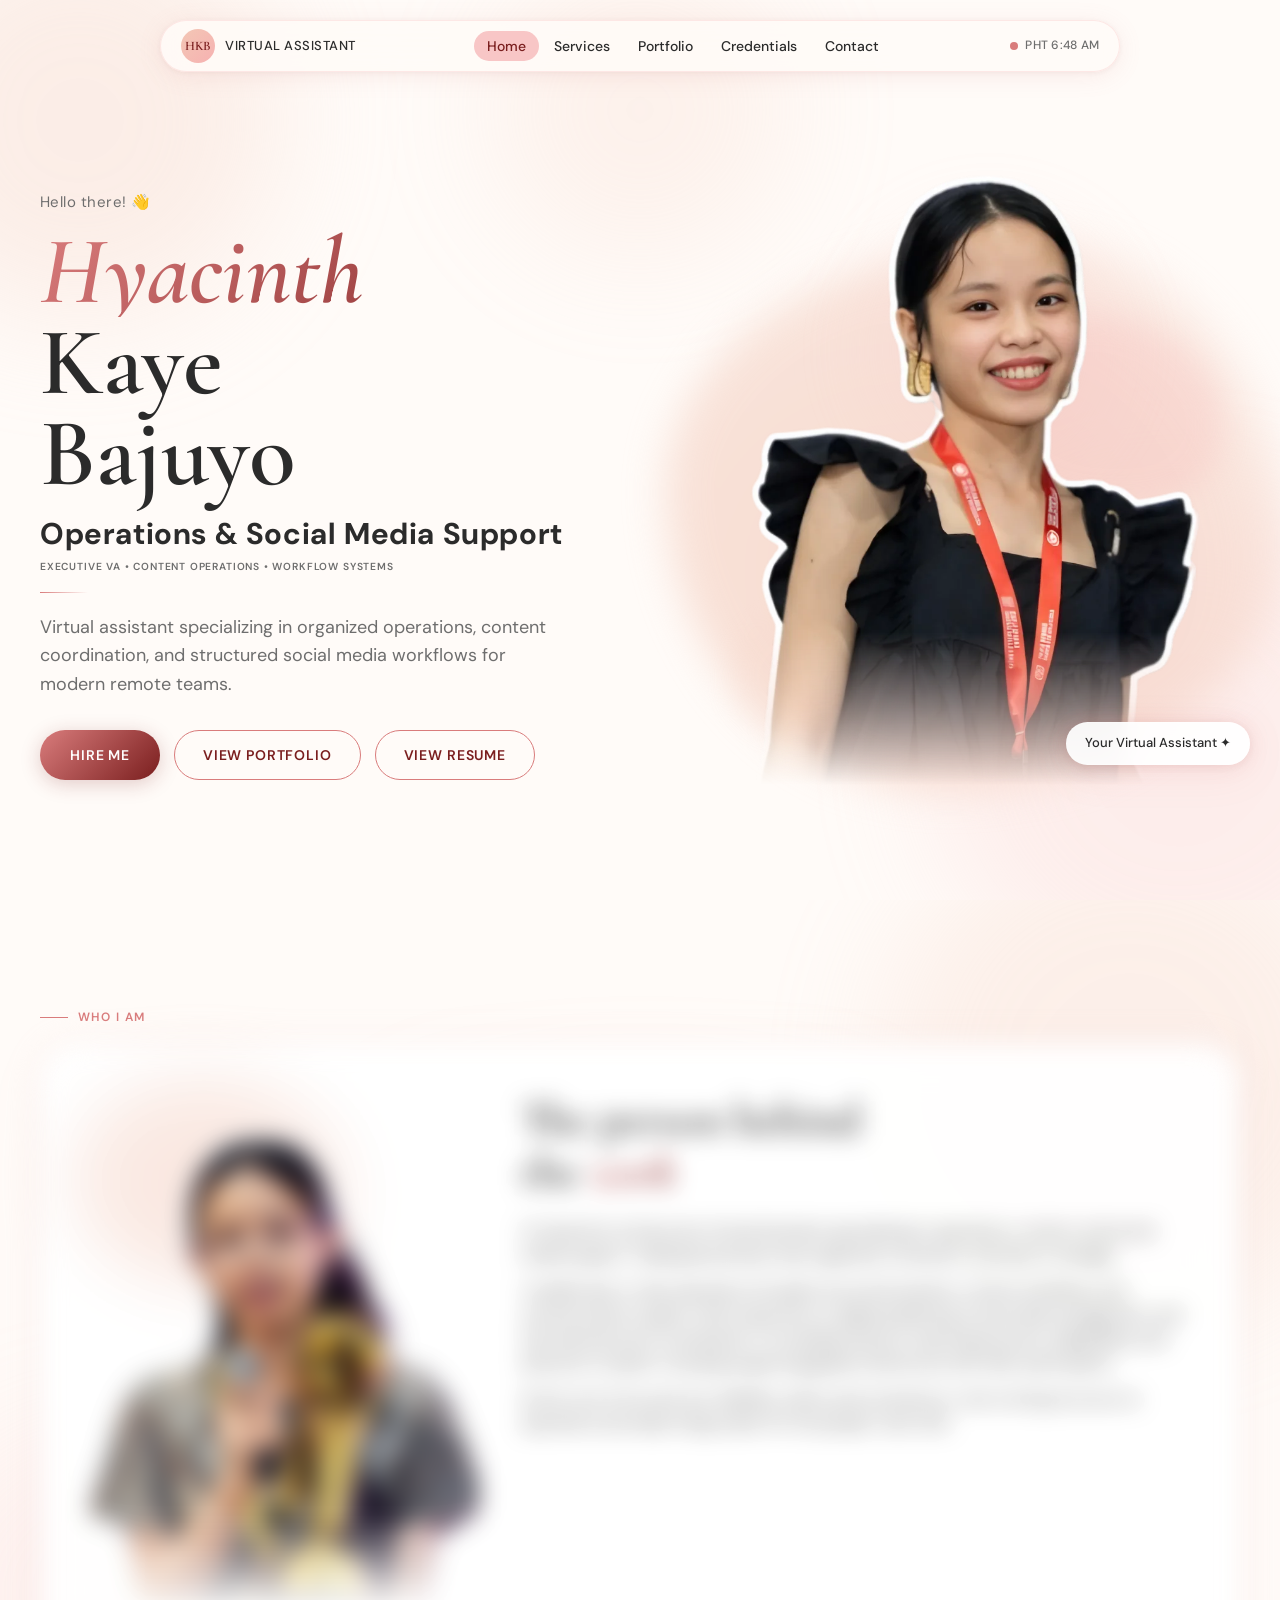
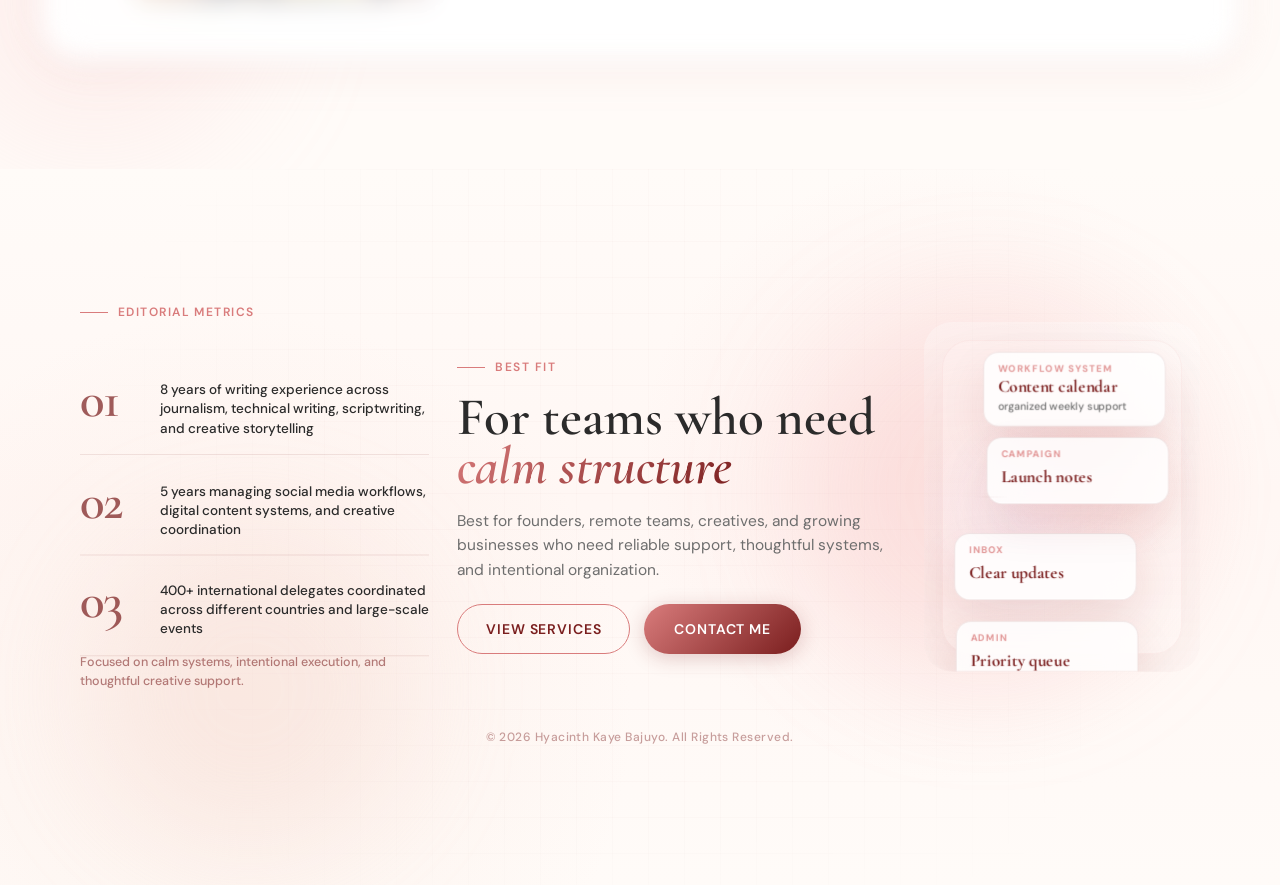
==== commit b78bfc0a: "Restore services animation performance" ====
--- a/index.html
+++ b/index.html
@@ -33,7 +33,7 @@
     visibility: visible;
   }
 </style>
-<link rel="stylesheet" href="styles.css?v=20260513-featured-page-motion">
+<link rel="stylesheet" href="styles.css?v=20260523-snappy-services-2">
 </head>
 <body class="book-intro-active">
 
@@ -1021,6 +1021,6 @@
 <!-- ============================================================
      JAVASCRIPT
      ============================================================ -->
-<script src="scripts.js?v=20260513-featured-page-motion" defer></script>
+<script src="scripts.js?v=20260523-snappy-services-2" defer></script>
 </body>
 </html>
--- a/styles.css
+++ b/styles.css
@@ -134,8 +134,8 @@
   pointer-events: none;
   visibility: visible;
   transition:
-    opacity 1.55s cubic-bezier(.22,.84,.2,1),
-    visibility 0s linear 1.55s;
+    opacity .55s cubic-bezier(.22,.84,.2,1),
+    visibility 0s linear .55s;
 }
 
 .book-intro.is-visible.is-complete {
@@ -162,14 +162,14 @@
 body.book-reveal-home #hero .hero-text > *,
 body.book-reveal-home #hero .hero-visual {
   transition:
-    opacity 1.15s cubic-bezier(.22,.84,.2,1),
-    transform 1.15s cubic-bezier(.22,.84,.2,1);
+    opacity .42s cubic-bezier(.22,.84,.2,1),
+    transform .42s cubic-bezier(.22,.84,.2,1);
 }
 
 body.book-reveal-home #navbar {
-  opacity: 1;
-  transform: translateX(-50%) translateY(0);
-  transition-delay: .05s;
+  opacity: 1 !important;
+  transform: translateX(-50%) translateY(0) !important;
+  transition-delay: 0s;
 }
 
 body.book-reveal-home #hero .hero-text > *,
@@ -185,6 +185,11 @@
 body.book-reveal-home #hero .hero-desc { transition-delay: .72s; }
 body.book-reveal-home #hero .hero-ctas { transition-delay: .86s; }
 body.book-reveal-home #hero .hero-visual { transition-delay: .62s; }
+
+body:not(.book-intro-active) #navbar {
+  opacity: 1;
+  transform: translateX(-50%) translateY(0);
+}
 
 .book-intro__veil {
   position: absolute;
@@ -5512,6 +5517,20 @@
     filter 1s cubic-bezier(.22,.84,.2,1),
     transform 1s cubic-bezier(.22,.84,.2,1),
     box-shadow .65s cubic-bezier(.22,.84,.2,1);
+}
+
+body.services-scroll-story .svc-card.fade-up.visible {
+  opacity: var(--svc-card-opacity, 1);
+  transform: translate3d(0, var(--svc-card-y, 0px), 0) scale(var(--svc-card-scale, 1));
+  filter: blur(var(--svc-card-blur, 0px));
+}
+
+body.services-scroll-story .svc-card.fade-up {
+  transition:
+    opacity .65s cubic-bezier(.22,.84,.2,1),
+    filter .65s cubic-bezier(.22,.84,.2,1),
+    transform .65s cubic-bezier(.22,.84,.2,1),
+    box-shadow .45s cubic-bezier(.22,.84,.2,1);
 }
 
 .fade-up:nth-child(2) { transition-delay: 0.1s; }
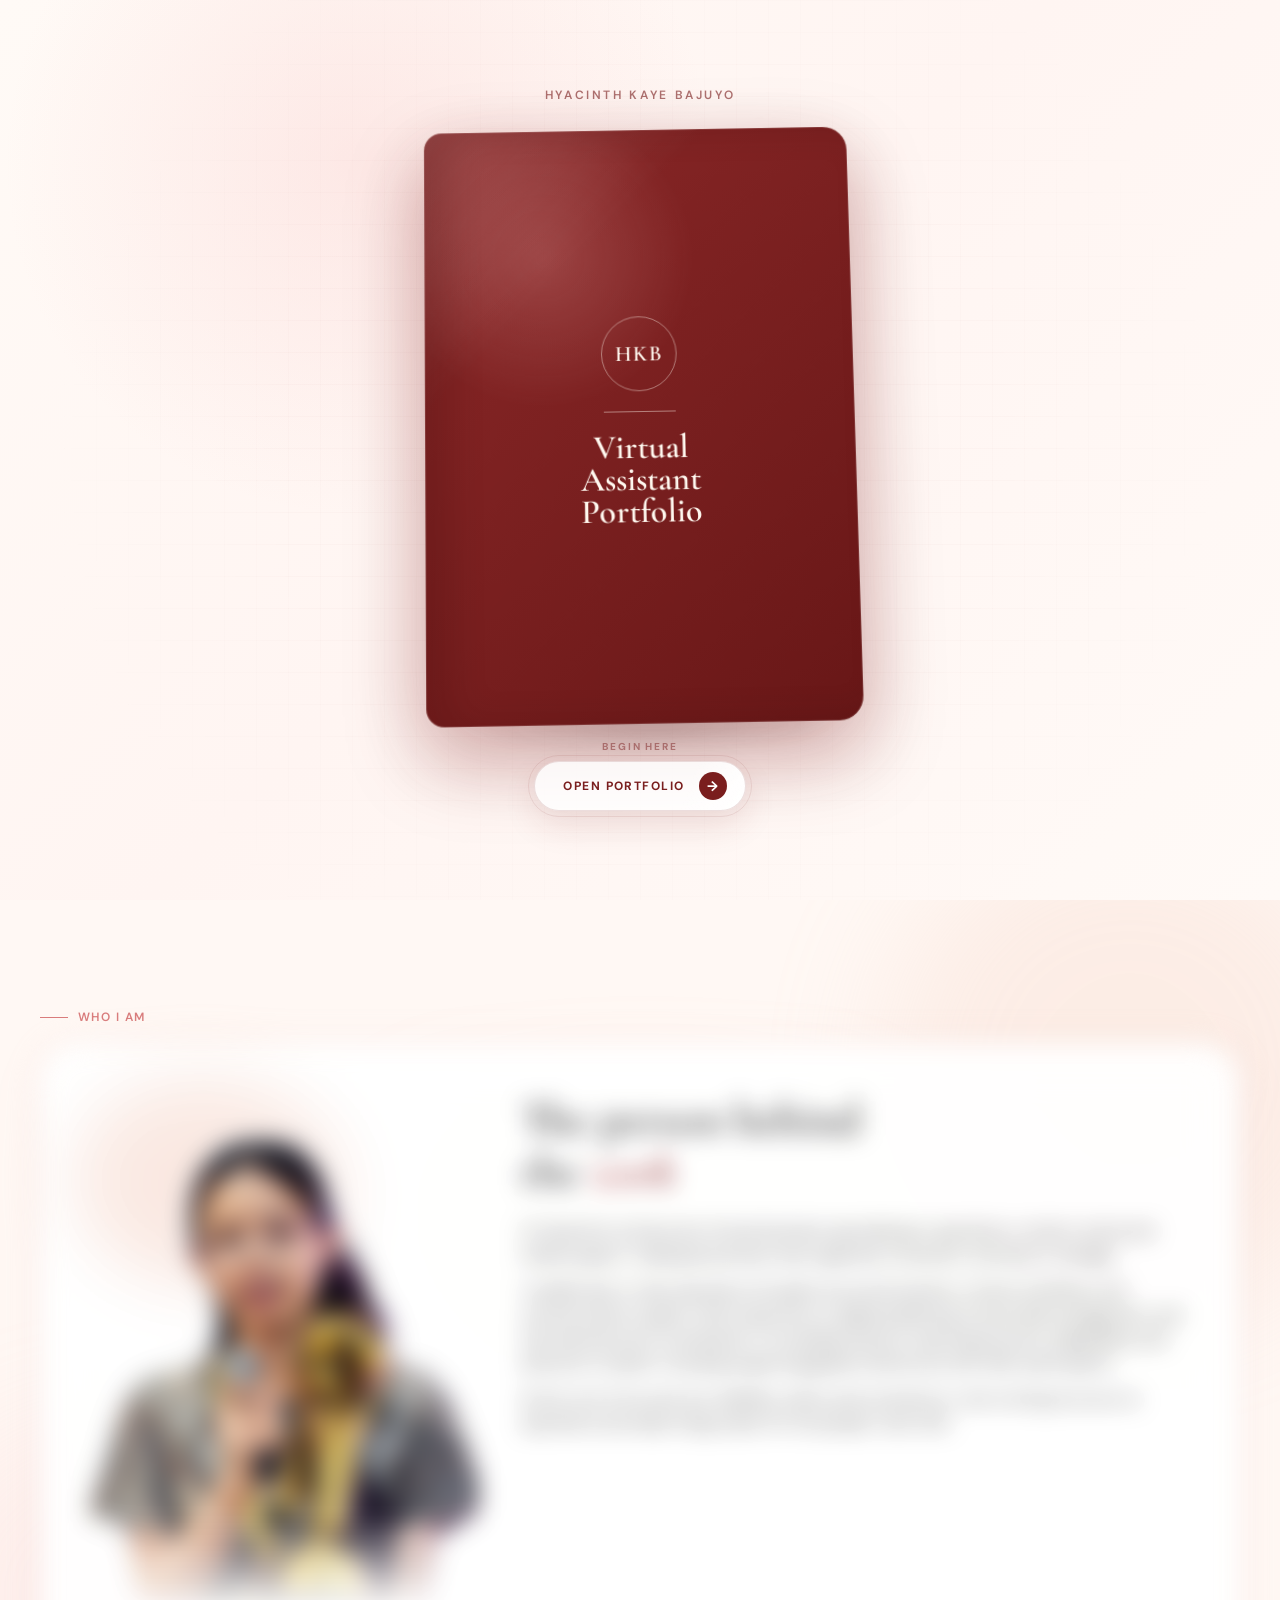
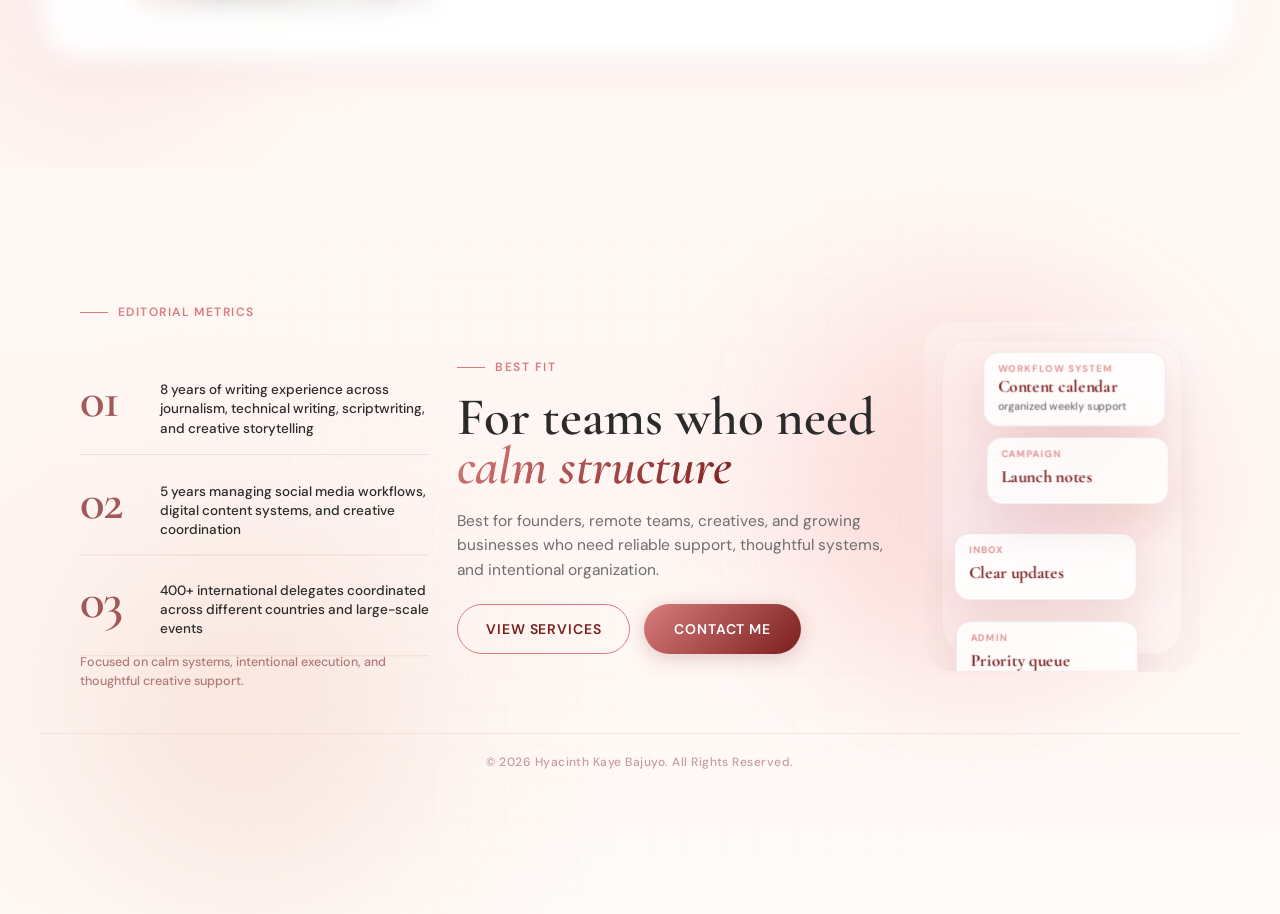
==== commit fd762280: "Restore May 21 portfolio state" ====
--- a/index.html
+++ b/index.html
@@ -33,7 +33,7 @@
     visibility: visible;
   }
 </style>
-<link rel="stylesheet" href="styles.css?v=20260523-snappy-services-2">
+<link rel="stylesheet" href="styles.css?v=20260513-featured-page-motion">
 </head>
 <body class="book-intro-active">
 
@@ -348,64 +348,50 @@
     </div>
     <p class="skills-intro">A versatile skill set honed across writing, administration, and digital operations.</p>
 
-    <div class="skills-marquee-stack">
-      <div class="skill-marquee-lane fade-up">
-        <h3 class="skill-marquee-label">Admin</h3>
-        <div class="skill-marquee-window" role="list" aria-label="Admin and executive skills">
-          <div class="skill-marquee-row skill-marquee-row-one">
-            <span class="skill-capsule" role="listitem">Calendar Management</span>
-            <span class="skill-capsule" role="listitem">Email &amp; Inbox Management</span>
-            <span class="skill-capsule" role="listitem">Digital Operations</span>
-            <span class="skill-capsule" role="listitem">Stakeholder Communication</span>
-            <span class="skill-capsule" role="listitem">Workflow Systems</span>
-            <span class="skill-capsule" role="listitem">Client Onboarding</span>
-            <span class="skill-capsule" role="listitem">Progress Reporting</span>
-            <span class="skill-capsule" role="listitem">Event Planning Support</span>
-            <span class="skill-capsule" role="listitem">Process Documentation</span>
-            <span class="skill-capsule" role="listitem" aria-hidden="true">Calendar Management</span>
-            <span class="skill-capsule" role="listitem" aria-hidden="true">Email &amp; Inbox Management</span>
-            <span class="skill-capsule" role="listitem" aria-hidden="true">Digital Operations</span>
-            <span class="skill-capsule" role="listitem" aria-hidden="true">Stakeholder Communication</span>
-            <span class="skill-capsule" role="listitem" aria-hidden="true">Workflow Systems</span>
-          </div>
-        </div>
-      </div>
-      <div class="skill-marquee-lane fade-up">
-        <h3 class="skill-marquee-label">Writing</h3>
-        <div class="skill-marquee-window" role="list" aria-label="Writing and content skills">
-          <div class="skill-marquee-row skill-marquee-row-two">
-            <span class="skill-capsule" role="listitem">Technical Writing</span>
-            <span class="skill-capsule" role="listitem">Copywriting</span>
-            <span class="skill-capsule" role="listitem">SEO Content Foundations</span>
-            <span class="skill-capsule" role="listitem">AI Workflow Assistance</span>
-            <span class="skill-capsule" role="listitem">Long-Form Content Writing</span>
-            <span class="skill-capsule" role="listitem">Proofreading &amp; Editing</span>
-            <span class="skill-capsule" role="listitem">Brand Voice Adaptation</span>
-            <span class="skill-capsule" role="listitem" aria-hidden="true">Technical Writing</span>
-            <span class="skill-capsule" role="listitem" aria-hidden="true">Copywriting</span>
-            <span class="skill-capsule" role="listitem" aria-hidden="true">SEO Content Foundations</span>
-            <span class="skill-capsule" role="listitem" aria-hidden="true">AI Workflow Assistance</span>
-          </div>
-        </div>
-      </div>
-      <div class="skill-marquee-lane fade-up">
-        <h3 class="skill-marquee-label skill-marquee-label-stack"><span>Social</span><span>Media</span></h3>
-        <div class="skill-marquee-window" role="list" aria-label="Social media and design skills">
-          <div class="skill-marquee-row skill-marquee-row-three">
-            <span class="skill-capsule" role="listitem">Content Calendar Planning</span>
-            <span class="skill-capsule" role="listitem">Social Media Workflow Systems</span>
-            <span class="skill-capsule" role="listitem">Promotional Poster Design</span>
-            <span class="skill-capsule" role="listitem">Email Marketing Layouts</span>
-            <span class="skill-capsule" role="listitem">Brand Identity &amp; Logo Mockups</span>
-            <span class="skill-capsule" role="listitem">Product and Food Poster Design</span>
-            <span class="skill-capsule" role="listitem">Book Cover and Story Visuals</span>
-            <span class="skill-capsule" role="listitem">Social Media Strategy Case Studies</span>
-            <span class="skill-capsule" role="listitem">AI-Assisted Creative Direction</span>
-            <span class="skill-capsule" role="listitem" aria-hidden="true">Content Calendar Planning</span>
-            <span class="skill-capsule" role="listitem" aria-hidden="true">Social Media Workflow Systems</span>
-            <span class="skill-capsule" role="listitem" aria-hidden="true">Promotional Poster Design</span>
-            <span class="skill-capsule" role="listitem" aria-hidden="true">Email Marketing Layouts</span>
-          </div>
+    <div class="skills-grid">
+      <div class="skill-zone fade-up">
+        <h3 class="skill-zone-label">Admin &amp; Executive</h3>
+        <div class="skill-zone-divider"></div>
+        <div class="skill-capsules">
+          <div class="skill-capsule">Calendar Management</div>
+          <div class="skill-capsule">Email &amp; Inbox Management</div>
+          <div class="skill-capsule">Digital Operations</div>
+          <div class="skill-capsule">Stakeholder Communication</div>
+          <div class="skill-capsule">Workflow Systems</div>
+          <div class="skill-capsule">Client Onboarding</div>
+          <div class="skill-capsule">Progress Reporting</div>
+          <div class="skill-capsule">Event Planning Support</div>
+          <div class="skill-capsule">Process Documentation</div>
+        </div>
+      </div>
+      <div class="skill-zone fade-up">
+        <h3 class="skill-zone-label">Writing &amp; Content</h3>
+        <div class="skill-zone-divider"></div>
+        <div class="skill-capsules">
+          <div class="skill-capsule">Technical Writing</div>
+          <div class="skill-capsule">Copywriting</div>
+          <div class="skill-capsule">SEO Content Foundations</div>
+          <div class="skill-capsule">AI Workflow Assistance</div>
+          <div class="skill-capsule">Long-Form Content Writing</div>
+          <div class="skill-capsule">Proofreading &amp; Editing</div>
+          <div class="skill-capsule">Brand Voice Adaptation</div>
+        </div>
+      </div>
+      <div class="skill-zone fade-up">
+        <h3 class="skill-zone-label">Social Media &amp; Design</h3>
+        <div class="skill-zone-divider"></div>
+        <div class="skill-capsules skill-bullets-wrap">
+          <ul class="phase2-bullets skill-bullet-list">
+            <li>Content Calendar Planning</li>
+            <li>Social Media Workflow Systems</li>
+            <li>Promotional Poster Design</li>
+            <li>Email Marketing Layouts</li>
+            <li>Brand Identity &amp; Logo Mockups</li>
+            <li>Product and Food Poster Design</li>
+            <li>Book Cover and Story Visuals</li>
+            <li>Social Media Strategy Case Studies</li>
+            <li>AI-Assisted Creative Direction</li>
+          </ul>
         </div>
       </div>
     </div>
@@ -638,7 +624,18 @@
 
     <div class="endorse-card-wrap">
       <div class="endorse-card fade-up">
-        <div class="endorse-copy">
+        <div>
+          <div class="endorse-window-dots" aria-hidden="true">
+            <span class="dot-r"></span>
+            <span class="dot-y"></span>
+            <span class="dot-g"></span>
+          </div>
+          <div class="endorse-img-frame">
+            <img src="assets/samples/endorsements/endorsement-imun-event-photo.jpg" alt="Hyacinth Kaye Bajuyo receiving certificate at International MUN Vietnam 2025" loading="lazy">
+          </div>
+        </div>
+
+        <div>
           <p class="endorse-org">International MUN Vietnam 2025</p>
           <div class="endorse-org-divider"></div>
           <blockquote class="endorse-quote">"...played a pivotal role in ensuring seamless coordination, smooth logistics, and an inspiring experience for all delegates, guest speakers, and partners. Their ability to handle pressure with grace, communicate effectively across cultures, and maintain professionalism in all circumstances greatly contributed to the overall success..."</blockquote>
@@ -651,16 +648,10 @@
 
         <div class="endorse-signatory">
           <p class="endorse-name">Mohneesh Bhardwaj</p>
-          <p class="endorse-title-text">Executive Chairman - IMUN | www.internationalmun.org</p>
+          <p class="endorse-title-text">Executive Chairman — IMUN · www.internationalmun.org</p>
         </div>
 
         <button class="btn-view-letter" onclick="openLetterPopup()" aria-label="View full credential letter">View Full Credential Letter</button>
-
-        <div class="endorse-photo-stack endorse-photo-single" aria-label="International MUN event photo">
-          <figure class="endorse-photo-card endorse-photo-main">
-            <img src="assets/samples/endorsements/endorsement-imun-registration-photo.jpg" alt="International MUN registration desk moment" decoding="async">
-          </figure>
-        </div>
       </div>
     </div>
   </div>
@@ -1021,6 +1012,6 @@
 <!-- ============================================================
      JAVASCRIPT
      ============================================================ -->
-<script src="scripts.js?v=20260523-snappy-services-2" defer></script>
+<script src="scripts.js?v=20260513-featured-page-motion" defer></script>
 </body>
 </html>
--- a/styles.css
+++ b/styles.css
@@ -24,14 +24,12 @@
   --max-w: 1200px;
   --section-pad: 108px;
   --section-pad-mobile: 72px;
-  --credentials-flow-bg: #FFFBF8;
 }
 
 html {
   scroll-behavior: smooth;
   scroll-padding-top: 88px;
   font-size: 16px;
-  overflow-x: hidden;
 }
 
 body {
@@ -58,9 +56,9 @@
   content: '© 2026 Hyacinth Kaye Bajuyo. All Rights Reserved.';
   display: block;
   width: min(var(--max-w), calc(100vw - 48px));
-  margin: 20px auto 0;
-  padding: 12px 0 24px;
-  border-top: 0;
+  margin: 36px auto 0;
+  padding: 20px 0 28px;
+  border-top: 1px solid rgba(122,30,30,0.08);
   font: 500 12px/1.4 var(--font-sans);
   letter-spacing: 0.04em;
   text-align: center;
@@ -134,8 +132,8 @@
   pointer-events: none;
   visibility: visible;
   transition:
-    opacity .55s cubic-bezier(.22,.84,.2,1),
-    visibility 0s linear .55s;
+    opacity 1.55s cubic-bezier(.22,.84,.2,1),
+    visibility 0s linear 1.55s;
 }
 
 .book-intro.is-visible.is-complete {
@@ -162,14 +160,14 @@
 body.book-reveal-home #hero .hero-text > *,
 body.book-reveal-home #hero .hero-visual {
   transition:
-    opacity .42s cubic-bezier(.22,.84,.2,1),
-    transform .42s cubic-bezier(.22,.84,.2,1);
+    opacity 1.15s cubic-bezier(.22,.84,.2,1),
+    transform 1.15s cubic-bezier(.22,.84,.2,1);
 }
 
 body.book-reveal-home #navbar {
-  opacity: 1 !important;
-  transform: translateX(-50%) translateY(0) !important;
-  transition-delay: 0s;
+  opacity: 1;
+  transform: translateX(-50%) translateY(0);
+  transition-delay: .05s;
 }
 
 body.book-reveal-home #hero .hero-text > *,
@@ -185,11 +183,6 @@
 body.book-reveal-home #hero .hero-desc { transition-delay: .72s; }
 body.book-reveal-home #hero .hero-ctas { transition-delay: .86s; }
 body.book-reveal-home #hero .hero-visual { transition-delay: .62s; }
-
-body:not(.book-intro-active) #navbar {
-  opacity: 1;
-  transform: translateX(-50%) translateY(0);
-}
 
 .book-intro__veil {
   position: absolute;
@@ -1961,10 +1954,8 @@
    ============================================================ */
 #experience {
   position: relative;
-  padding: clamp(64px, 7vw, 104px) 0;
+  padding: var(--section-pad) 0;
   overflow: hidden;
-  background: transparent;
-  isolation: auto;
 }
 
 .exp-bloom-1 { width: 450px; height: 450px; background: var(--peach-2); opacity: 0.20; top: 0; right: -100px; }
@@ -1976,49 +1967,15 @@
   margin: 0 auto;
 }
 
-.experience-inner,
-.skills-inner,
-.accred-inner,
-.endorsement-inner {
-  --credential-section-y: 0px;
-  --credential-section-scale: 1;
-  --credential-section-opacity: 1;
-  --credential-section-blur: 0px;
-}
-
-body.credentials-scroll-story .experience-inner,
-body.credentials-scroll-story .skills-inner,
-body.credentials-scroll-story .accred-inner,
-body.credentials-scroll-story .endorsement-inner {
-  opacity: 1;
-  filter: none;
-  transform: none;
-}
-
 .exp-header { margin-bottom: 56px; }
 
 .exp-grid {
-  --exp-grid-y: 0px;
-  --exp-grid-scale: 1;
-  --exp-grid-opacity: 1;
   display: grid;
   grid-template-columns: repeat(3, 1fr);
   gap: 28px;
-  opacity: var(--exp-grid-opacity);
-  transform: translate3d(0, var(--exp-grid-y), 0) scale(var(--exp-grid-scale));
-  transform-origin: center top;
-  transition:
-    opacity .85s cubic-bezier(.22,.84,.2,1),
-    transform .85s cubic-bezier(.22,.84,.2,1);
-  will-change: transform, opacity;
 }
 
 .exp-card {
-  --exp-card-x: 0px;
-  --exp-card-y: 0px;
-  --exp-card-scale: 1;
-  --exp-card-opacity: 1;
-  --exp-card-blur: 0px;
   background: rgba(255,255,255,0.95);
   border: 1px solid rgba(217,124,124,0.12);
   border-radius: 32px;
@@ -2029,13 +1986,6 @@
   overflow: hidden;
 }
 
-body.credentials-scroll-story .exp-card.fade-up.visible {
-  opacity: var(--exp-card-opacity);
-  filter: blur(var(--exp-card-blur));
-  transform: translate3d(var(--exp-card-x), var(--exp-card-y), 0) scale(var(--exp-card-scale));
-  transform-origin: center top;
-}
-
 .exp-card::before {
   content: '';
   position: absolute;
@@ -2047,7 +1997,7 @@
 }
 
 .exp-card:hover {
-  transform: translate3d(var(--exp-card-x), calc(var(--exp-card-y) - 6px), 0) scale(var(--exp-card-scale));
+  transform: translateY(-6px);
   box-shadow: 0 20px 48px rgba(217,124,124,0.16), 0 4px 16px rgba(122,30,30,0.08);
 }
 
@@ -2518,11 +2468,8 @@
    ============================================================ */
 #skills {
   position: relative;
-  margin-top: -40px;
-  padding: clamp(50px, 5.2vw, 78px) 0;
-  overflow: visible;
-  background: transparent;
-  isolation: auto;
+  padding: var(--section-pad) 0;
+  overflow: hidden;
 }
 
 .skills-bloom-bl { width: 400px; height: 400px; background: var(--peach-1); opacity: 0.22; bottom: -60px; left: -80px; filter: blur(80px); }
@@ -2545,102 +2492,42 @@
   font-style: italic;
 }
 
-.skills-marquee-stack {
+.skills-grid {
   display: grid;
-  gap: 20px;
-}
-
-.skill-marquee-lane {
-  display: grid;
-  grid-template-columns: 126px minmax(0, 1fr);
-  align-items: center;
-  gap: 18px;
-}
-
-.skill-marquee-label {
-  min-height: 48px;
-  display: inline-flex;
-  align-items: center;
-  justify-content: center;
+  grid-template-columns: repeat(3, 1fr);
+  gap: 32px;
+}
+
+.skill-zone { }
+
+.skill-zone-label {
+  font-family: var(--font-serif);
+  font-size: 24px;
+  font-weight: 600;
+  color: var(--text-dark);
+  text-align: center;
+  margin-bottom: 12px;
+}
+
+.skill-zone-divider {
+  width: 36px;
+  height: 2px;
+  background: linear-gradient(90deg, var(--blush-1), var(--peach-1));
   border-radius: 999px;
-  background: rgba(255,255,255,0.86);
-  border: 1px solid rgba(217,124,124,0.18);
-  box-shadow: 0 12px 28px rgba(122,30,30,0.08);
-  font-family: var(--font-sans);
-  font-size: 13px;
-  font-weight: 800;
-  letter-spacing: 0.12em;
-  text-transform: uppercase;
-  color: var(--burgundy);
-}
-
-.skill-marquee-label-stack {
+  margin: 0 auto 28px;
+}
+
+.skill-capsules {
+  display: flex;
   flex-direction: column;
-  gap: 1px;
-  line-height: 1.05;
-}
-
-.skill-marquee-window {
-  position: relative;
-  min-height: 78px;
-  overflow: hidden;
-  overflow-x: clip;
-  border-radius: 0;
-  background: transparent;
-  border: 0;
-  box-shadow: none;
-}
-
-.skill-marquee-window::before,
-.skill-marquee-window::after {
-  content: '';
-  position: absolute;
-  top: 0;
-  bottom: 0;
-  width: 84px;
-  z-index: 2;
-  pointer-events: none;
-}
-
-.skill-marquee-window::before {
-  left: 0;
-  background: linear-gradient(90deg, var(--bg), rgba(255,251,248,0));
-}
-
-.skill-marquee-window::after {
-  right: 0;
-  background: linear-gradient(270deg, var(--bg), rgba(255,251,248,0));
-}
-
-.skill-marquee-row {
-  position: absolute;
-  inset: 15px auto auto 0;
-  display: flex;
-  align-items: center;
-  gap: 14px;
-  width: max-content;
-  min-width: max-content;
-  will-change: transform;
-  animation: skill-marquee-left 34s linear infinite;
-}
-
-.skill-marquee-row-two {
-  animation: skill-marquee-right 36s linear infinite;
-}
-
-.skill-marquee-row-three {
-  animation-duration: 42s;
-}
-
-.skill-marquee-window:hover .skill-marquee-row {
-  animation-play-state: paused;
+  gap: 10px;
 }
 
 .skill-capsule {
   background: rgba(248,198,198,0.22);
   border: 1.5px solid rgba(217,124,124,0.18);
   border-radius: 999px;
-  padding: 12px 22px;
+  padding: 11px 20px;
   font-family: var(--font-sans);
   font-size: 15px;
   font-weight: 500;
@@ -2657,16 +2544,6 @@
   transform: translateY(-2px) scale(1.03);
   border-color: var(--rose);
   box-shadow: 0 4px 16px rgba(217,124,124,0.2), inset 0 0 10px rgba(255,255,255,0.2);
-}
-
-@keyframes skill-marquee-left {
-  0% { transform: translateX(0); }
-  100% { transform: translateX(-50%); }
-}
-
-@keyframes skill-marquee-right {
-  0% { transform: translateX(-50%); }
-  100% { transform: translateX(0); }
 }
 
 /* ============================================================
@@ -2938,11 +2815,8 @@
    ============================================================ */
 #accreditations {
   position: relative;
-  margin-top: -72px;
-  padding: clamp(50px, 5.2vw, 78px) 0;
-  overflow: visible;
-  background: transparent;
-  isolation: auto;
+  padding: var(--section-pad) 0;
+  overflow: hidden;
 }
 
 .accred-bloom { width: 450px; height: 450px; background: var(--peach-2); opacity: 0.22; top: -60px; right: -80px; filter: blur(80px); }
@@ -2957,95 +2831,34 @@
 .accred-header { margin-bottom: 52px; }
 
 .accred-grid {
-  position: relative;
-  width: 100%;
-  overflow: hidden;
-  overflow-x: clip;
-  height: 500px;
-  padding: 18px 0 34px;
-  perspective: 1200px;
-  -webkit-mask-image: linear-gradient(90deg, transparent 0, #000 4%, #000 96%, transparent 100%);
-  mask-image: linear-gradient(90deg, transparent 0, #000 4%, #000 96%, transparent 100%);
-}
-
-.accred-grid::after {
-  content: none;
-}
-
-.accred-carousel-track {
-  position: relative;
-  width: 100%;
-  height: 100%;
-  transform-style: preserve-3d;
-}
-
-.accred-grid:hover .accred-card {
-  animation-play-state: paused;
+  display: flex;
+  justify-content: center;
+  flex-wrap: wrap;
+  gap: 28px;
 }
 
 .accred-card {
-  position: absolute;
-  top: 18px;
-  left: 50%;
-  width: clamp(280px, 27vw, 350px);
-  min-height: 420px;
-  background: rgba(255,255,255,0.92);
-  border: 1px solid rgba(217,124,124,0.16);
-  border-radius: 34px;
-  padding: 18px;
-  box-shadow: inset 0 1px 0 rgba(255,255,255,0.78), 0 18px 48px rgba(122,30,30,0.10);
-  transform-origin: center center;
-  will-change: transform, opacity, filter;
-  animation: accred-merry-go-round 20s cubic-bezier(.45,0,.2,1) infinite;
-  transition:
-    background .45s cubic-bezier(.16,1,.3,1),
-    border-color .45s cubic-bezier(.16,1,.3,1),
-    box-shadow .45s cubic-bezier(.16,1,.3,1);
+  background: rgba(255,255,255,0.96);
+  border: var(--glass-border);
+  border-radius: 36px;
+  padding: 36px 40px;
+  width: min(580px, 100%);
+  box-shadow: var(--glass-inset), var(--card-shadow);
+  transition: all 0.35s cubic-bezier(0.34, 1.56, 0.64, 1);
   display: flex;
   flex-direction: column;
-  gap: 12px;
-}
-
-.accred-card:nth-child(1) { animation-delay: 0s; }
-.accred-card:nth-child(2) { animation-delay: -4s; }
-.accred-card:nth-child(3) { animation-delay: -8s; }
-.accred-card:nth-child(4) { animation-delay: -12s; }
-.accred-card:nth-child(5) { animation-delay: -16s; }
+  gap: 20px;
+}
 
 .accred-card:hover {
-  background: linear-gradient(135deg, rgba(255,255,255,0.98), rgba(248,198,198,0.42));
-  border-color: rgba(217,124,124,0.30);
-  box-shadow: 0 24px 60px rgba(122,30,30,0.13), 0 8px 22px rgba(217,124,124,0.12);
-}
-
-.accred-card[aria-hidden="true"] {
-  pointer-events: none;
+  transform: translateY(-5px);
+  box-shadow: 0 20px 52px rgba(217,124,124,0.14), 0 4px 16px rgba(122,30,30,0.08);
 }
 
 .accred-logo-row {
-  display: none;
+  display: flex;
   align-items: center;
   gap: 12px;
-}
-
-.accred-certificate-frame {
-  aspect-ratio: 1.38 / 1;
-  display: flex;
-  align-items: center;
-  justify-content: center;
-  border-radius: 24px;
-  overflow: hidden;
-  background: #fff;
-  border: 1px solid rgba(217,124,124,0.14);
-  box-shadow: 0 12px 28px rgba(122,30,30,0.07);
-}
-
-.accred-certificate-frame img {
-  width: 100%;
-  height: 100%;
-  object-fit: contain;
-  display: block;
-  background: #fff;
 }
 
 .accred-provider-logo {
@@ -3072,50 +2885,18 @@
 }
 
 .accred-title {
-  font-family: var(--font-sans);
-  font-size: 19px;
-  font-weight: 800;
-  line-height: 1.18;
-  color: var(--burgundy);
-  letter-spacing: 0;
-  margin-top: 4px;
-  display: block;
-  align-self: flex-start;
-  width: fit-content;
-  max-width: 100%;
-}
-
-.accred-title::after {
-  content: "✓";
-  display: inline-grid;
-  place-items: center;
-  width: 19px;
-  height: 19px;
-  margin-left: 8px;
-  border-radius: 50%;
-  background: #2f80ed;
-  color: #fff;
-  font-family: var(--font-sans);
-  font-size: 12px;
-  font-weight: 900;
-  line-height: 1;
-  vertical-align: middle;
-  transform: translateY(-1px);
-  box-shadow: 0 5px 14px rgba(47,128,237,0.22);
-}
-
-.accred-desc {
-  font-family: var(--font-sans);
-  font-size: 14px;
-  line-height: 1.5;
-  color: rgba(33,29,29,0.72);
+  font-family: var(--font-serif);
+  font-size: 23px;
+  font-weight: 600;
+  line-height: 1.2;
+  color: var(--text-dark);
 }
 
 .accred-meta {
   font-family: var(--font-sans);
-  font-size: 12px;
+  font-size: 15px;
   color: var(--text-mid);
-  line-height: 1.45;
+  line-height: 1.55;
 }
 
 .btn-view-credential {
@@ -3139,39 +2920,6 @@
 }
 
 .btn-view-credential:hover { transform: translateY(-2px) scale(1.03); box-shadow: 0 8px 24px rgba(122,30,30,0.30); }
-
-@keyframes accred-merry-go-round {
-  0%, 100% {
-    opacity: 1;
-    z-index: 5;
-    filter: blur(0);
-    transform: translate3d(-50%, 0, 120px) rotateY(0deg) scale(1.04);
-  }
-  20% {
-    opacity: .82;
-    z-index: 4;
-    filter: blur(.2px);
-    transform: translate3d(30%, 26px, 20px) rotateY(-10deg) scale(.88);
-  }
-  40% {
-    opacity: .28;
-    z-index: 2;
-    filter: blur(.8px);
-    transform: translate3d(92%, 44px, -140px) rotateY(-20deg) scale(.68);
-  }
-  60% {
-    opacity: .28;
-    z-index: 1;
-    filter: blur(.8px);
-    transform: translate3d(-192%, 44px, -140px) rotateY(20deg) scale(.68);
-  }
-  80% {
-    opacity: .82;
-    z-index: 3;
-    filter: blur(.2px);
-    transform: translate3d(-130%, 26px, 20px) rotateY(10deg) scale(.88);
-  }
-}
 
 @media (hover: hover) and (pointer: fine) {
   .accred-card {
@@ -3632,12 +3380,8 @@
    ============================================================ */
 #endorsement {
   position: relative;
-  margin-top: -92px;
-  padding: clamp(92px, 8vw, 124px) 0 clamp(62px, 6vw, 92px);
-  scroll-margin-top: 132px;
-  overflow: visible;
-  background: transparent;
-  isolation: auto;
+  padding: var(--section-pad) 0;
+  overflow: hidden;
 }
 
 .endorse-bloom { width: 600px; height: 600px; background: var(--peach-1); opacity: 0.15; top: -100px; left: -100px; filter: blur(80px); }
@@ -3649,7 +3393,7 @@
   margin: 0 auto;
 }
 
-.endorse-header { margin-bottom: clamp(30px, 4vw, 44px); }
+.endorse-header { margin-bottom: 52px; }
 
 .endorse-card-wrap {
   display: flex;
@@ -3659,17 +3403,15 @@
 .endorse-card {
   background: rgba(248,198,198,0.18);
   border: 1px solid rgba(217,124,124,0.22);
-  border-radius: 10px;
-  padding: clamp(18px, 2vw, 24px);
-  max-width: 820px;
+  border-radius: 48px;
+  padding: 44px;
+  max-width: 680px;
   width: 100%;
   backdrop-filter: blur(20px);
   box-shadow: var(--glass-inset), 0 8px 48px rgba(217,124,124,0.18), 0 0 1px rgba(217,124,124,0.3);
-  display: grid;
-  grid-template-columns: minmax(0, 1fr) minmax(280px, .86fr);
-  gap: clamp(18px, 2.2vw, 28px);
-  align-items: start;
-  text-align: left;
+  display: flex;
+  flex-direction: column;
+  gap: 32px;
   animation: endorse-float 6s ease-in-out infinite;
 }
 
@@ -3692,55 +3434,6 @@
   height: 100%;
   object-fit: cover;
   object-position: center 30%;
-}
-
-.endorse-copy,
-.endorse-signatory,
-.endorse-card > .btn-view-letter {
-  grid-column: 1;
-}
-
-.endorse-copy {
-  align-self: end;
-}
-
-.endorse-photo-stack {
-  grid-column: 2;
-  grid-row: 1 / span 2;
-  position: relative;
-  min-height: 0;
-  isolation: isolate;
-  display: flex;
-  align-items: flex-start;
-  padding-top: 54px;
-}
-
-.endorse-photo-card {
-  position: relative;
-  margin: 0;
-  width: 100%;
-  height: auto;
-  aspect-ratio: 16 / 10;
-  overflow: hidden;
-  border-radius: 10px;
-  background: rgba(255,255,255,0.92);
-  border: 1px solid rgba(217,124,124,0.18);
-  box-shadow: 0 22px 58px rgba(122,30,30,0.13);
-}
-
-.endorse-photo-card img {
-  width: 100%;
-  height: 100%;
-  object-fit: cover;
-  display: block;
-}
-
-.endorse-photo-main {
-  aspect-ratio: 16 / 10;
-}
-
-.endorse-photo-main img {
-  object-position: center center;
 }
 
 .endorse-window-dots {
@@ -3779,11 +3472,11 @@
 
 .endorse-quote {
   font-family: var(--font-serif);
-  font-size: 17px;
+  font-size: 18px;
   font-style: italic;
-  line-height: 1.62;
+  line-height: 1.75;
   color: var(--text-dark);
-  margin-bottom: 16px;
+  margin-bottom: 20px;
 }
 
 .endorse-stat {
@@ -3846,16 +3539,10 @@
   cursor: pointer;
   transition: all 0.3s cubic-bezier(0.34, 1.56, 0.64, 1);
   box-shadow: 0 4px 20px rgba(122,30,30,0.24);
-  align-self: start;
-  justify-self: start;
-  width: fit-content;
+  align-self: center;
 }
 
 .btn-view-letter:hover { transform: translateY(-2px) scale(1.03); box-shadow: 0 8px 28px rgba(122,30,30,0.32); }
-
-.btn-view-certificates {
-  display: none !important;
-}
 
 /* ============================================================
    FOOTER (Page 9)
@@ -5156,26 +4843,6 @@
   .home-proof-item:nth-child(2) { border-right: 0; }
   .home-proof-item:nth-child(-n+2) { border-bottom: 1px solid rgba(217,124,124,0.12); }
   .exp-grid { grid-template-columns: 1fr; }
-  .endorse-card {
-    grid-template-columns: 1fr;
-    gap: 24px;
-    border-radius: 10px;
-    max-width: 100%;
-    overflow: hidden;
-  }
-  .endorse-copy,
-  .endorse-signatory,
-  .endorse-card > .btn-view-letter,
-  .endorse-photo-stack {
-    grid-column: 1;
-  }
-  .endorse-photo-stack {
-    grid-row: auto;
-    min-height: 0;
-    width: 100%;
-    overflow: hidden;
-    padding-top: 0;
-  }
   .svc-grid { grid-template-columns: 1fr; }
   .svc-card {
     max-width: 640px;
@@ -5191,19 +4858,6 @@
     left: 0;
   }
   .svc-card .svc-list { grid-template-columns: 1fr; }
-  .skill-marquee-lane {
-    grid-template-columns: 1fr;
-    gap: 10px;
-  }
-  .skill-marquee-label {
-    justify-self: flex-start;
-    min-height: 40px;
-    padding: 0 18px;
-  }
-  .skill-marquee-window {
-    min-height: 74px;
-    border-radius: 28px;
-  }
   .tool-notes {
     grid-template-columns: 1fr;
     gap: 16px;
@@ -5286,41 +4940,6 @@
   .svc-card .svc-list li {
     font-size: 15px;
   }
-  .services-inner,
-  .svc-grid,
-  .svc-card {
-    max-width: 100%;
-    min-width: 0;
-  }
-  .services-inner {
-    width: min(100%, calc(100vw - 28px));
-  }
-  .svc-grid {
-    width: 100%;
-    margin-left: auto;
-    margin-right: auto;
-    gap: 68px;
-  }
-  .svc-card {
-    width: 100%;
-    box-shadow: 0 18px 48px rgba(122,30,30,0.1);
-  }
-  .svc-card::after {
-    display: none;
-  }
-  .svc-card .svc-category,
-  .svc-card .svc-title,
-  .svc-card .svc-desc,
-  .svc-card .svc-list,
-  .svc-card .svc-list li {
-    max-width: 100%;
-    min-width: 0;
-  }
-  .svc-card .svc-title,
-  .svc-card .svc-desc,
-  .svc-card .svc-list li {
-    overflow-wrap: break-word;
-  }
   .tools-header {
     margin-bottom: 26px;
   }
@@ -5336,41 +4955,6 @@
   .tool-note-card p {
     padding-top: 14px;
     font-size: 15px;
-  }
-  .skill-marquee-window::before,
-  .skill-marquee-window::after {
-    width: 40px;
-  }
-  .skill-capsule {
-    padding: 11px 18px;
-    font-size: 14px;
-  }
-  .endorsement-inner {
-    width: min(100%, calc(100vw - 28px));
-  }
-  .endorse-card {
-    padding: 20px;
-  }
-  .endorse-header {
-    margin-bottom: 28px;
-  }
-  .endorse-quote,
-  .endorse-title-text,
-  .endorse-stat-label {
-    overflow-wrap: anywhere;
-  }
-  .endorse-photo-card {
-    width: 100%;
-    height: auto;
-    aspect-ratio: 16 / 10;
-  }
-  .endorse-quote {
-    font-size: 17px;
-    line-height: 1.68;
-  }
-  .endorse-stat {
-    width: 100%;
-    max-width: 310px;
   }
   .home-proof-inner,
   .contact-checklist {
@@ -5414,58 +4998,7 @@
     font-size: 11px;
   }
   .contact-cta-row a { width: 100%; }
-  .accred-grid {
-    width: 100vw;
-    height: 520px;
-    margin-left: calc(50% - 50vw);
-    padding-inline: 24px;
-    -webkit-mask-image: linear-gradient(90deg, transparent 0, #000 9%, #000 91%, transparent 100%);
-    mask-image: linear-gradient(90deg, transparent 0, #000 9%, #000 91%, transparent 100%);
-  }
-  .accred-card {
-    width: min(300px, calc(100vw - 84px));
-    min-height: 430px;
-    border-radius: 30px;
-    padding: 16px;
-    animation-name: accred-merry-go-round-mobile;
-  }
-  #accreditations .section-heading {
-    font-size: clamp(42px, 12vw, 56px);
-    line-height: .98;
-    max-width: 8.2em;
-  }
-  @keyframes accred-merry-go-round-mobile {
-    0%, 100% {
-      opacity: 1;
-      z-index: 5;
-      filter: blur(0);
-      transform: translate3d(-50%, 0, 120px) rotateY(0deg) scale(1.02);
-    }
-    20% {
-      opacity: .2;
-      z-index: 3;
-      filter: blur(.6px);
-      transform: translate3d(46%, 30px, -40px) rotateY(-14deg) scale(.78);
-    }
-    40% {
-      opacity: 0;
-      z-index: 1;
-      filter: blur(1px);
-      transform: translate3d(96%, 44px, -180px) rotateY(-22deg) scale(.58);
-    }
-    60% {
-      opacity: 0;
-      z-index: 1;
-      filter: blur(1px);
-      transform: translate3d(-196%, 44px, -180px) rotateY(22deg) scale(.58);
-    }
-    80% {
-      opacity: .2;
-      z-index: 2;
-      filter: blur(.6px);
-      transform: translate3d(-146%, 30px, -40px) rotateY(14deg) scale(.78);
-    }
-  }
+  .accred-grid { flex-direction: column; }
   .popup-body { padding: 32px 24px 28px; }
   .resume-page-meta { align-items: flex-start; flex-direction: column; }
   .resume-meta-actions { justify-content: flex-start; }
@@ -5517,20 +5050,6 @@
     filter 1s cubic-bezier(.22,.84,.2,1),
     transform 1s cubic-bezier(.22,.84,.2,1),
     box-shadow .65s cubic-bezier(.22,.84,.2,1);
-}
-
-body.services-scroll-story .svc-card.fade-up.visible {
-  opacity: var(--svc-card-opacity, 1);
-  transform: translate3d(0, var(--svc-card-y, 0px), 0) scale(var(--svc-card-scale, 1));
-  filter: blur(var(--svc-card-blur, 0px));
-}
-
-body.services-scroll-story .svc-card.fade-up {
-  transition:
-    opacity .65s cubic-bezier(.22,.84,.2,1),
-    filter .65s cubic-bezier(.22,.84,.2,1),
-    transform .65s cubic-bezier(.22,.84,.2,1),
-    box-shadow .45s cubic-bezier(.22,.84,.2,1);
 }
 
 .fade-up:nth-child(2) { transition-delay: 0.1s; }
